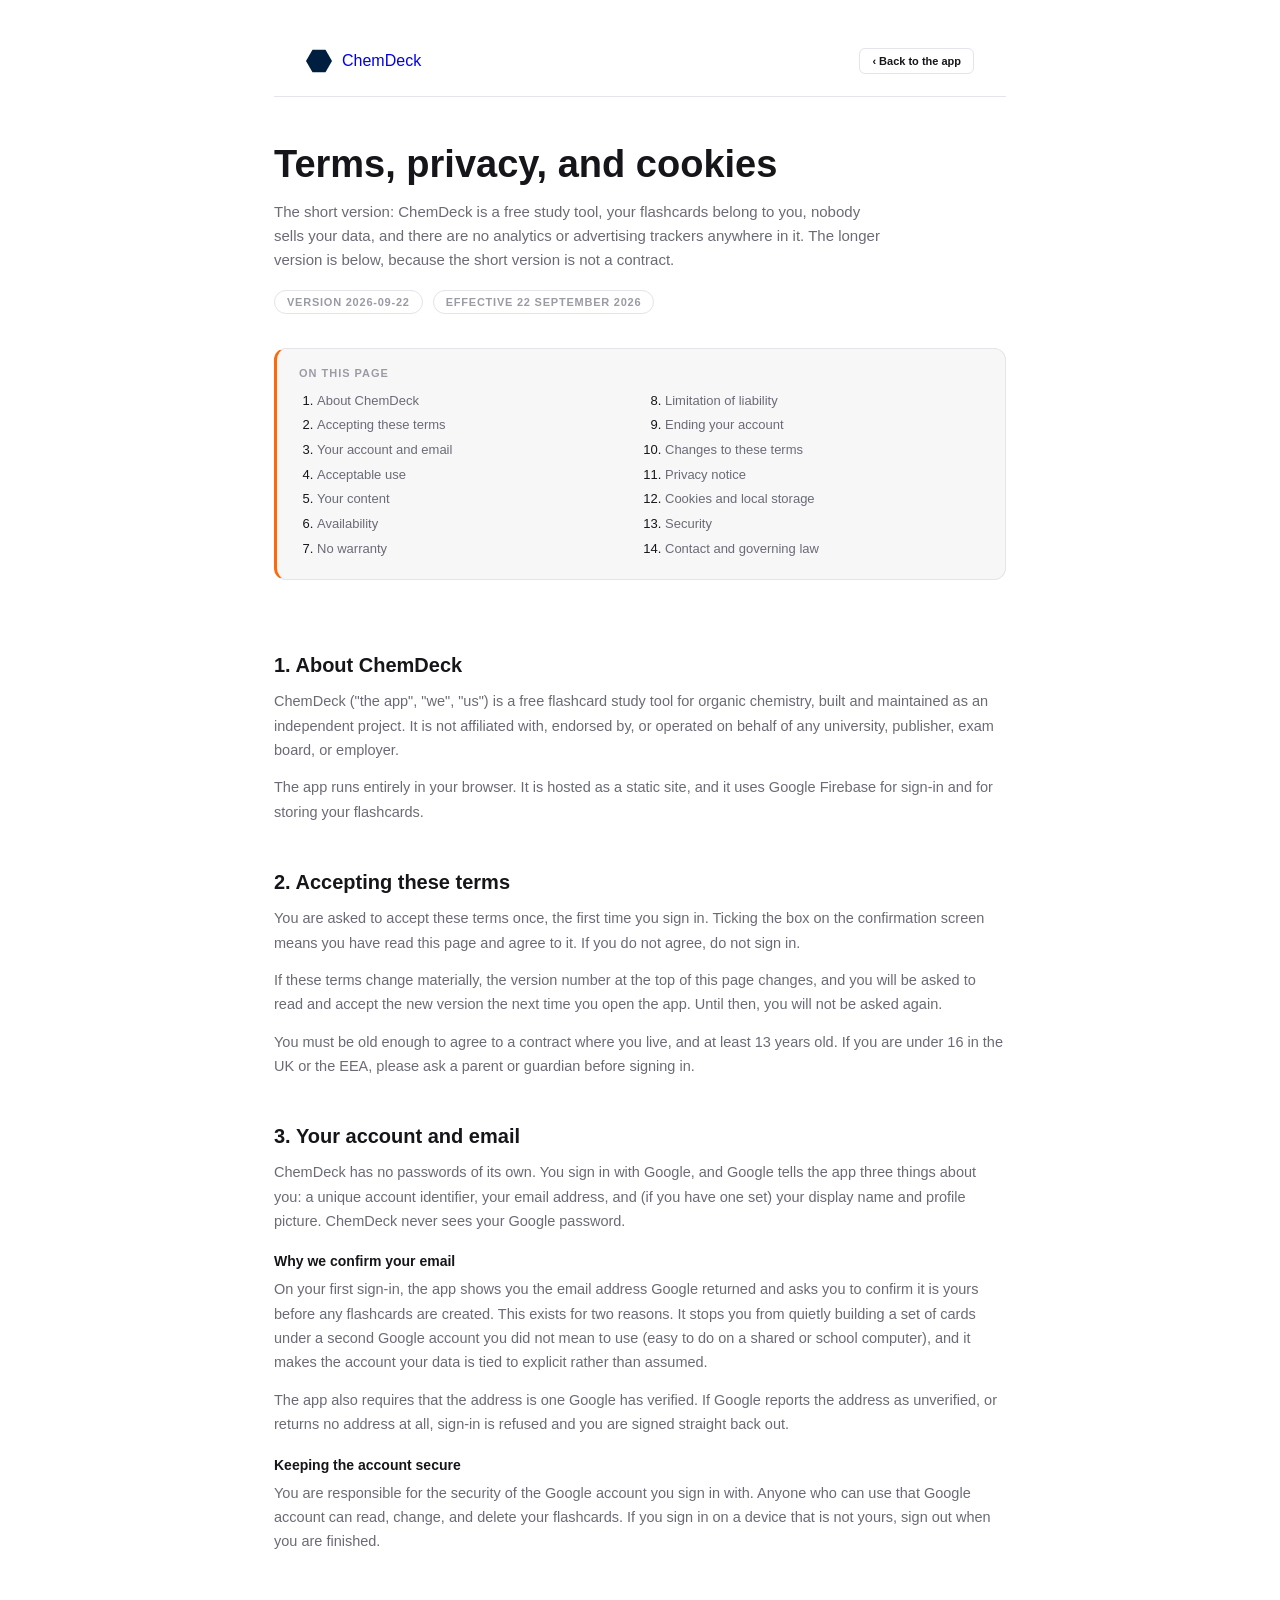
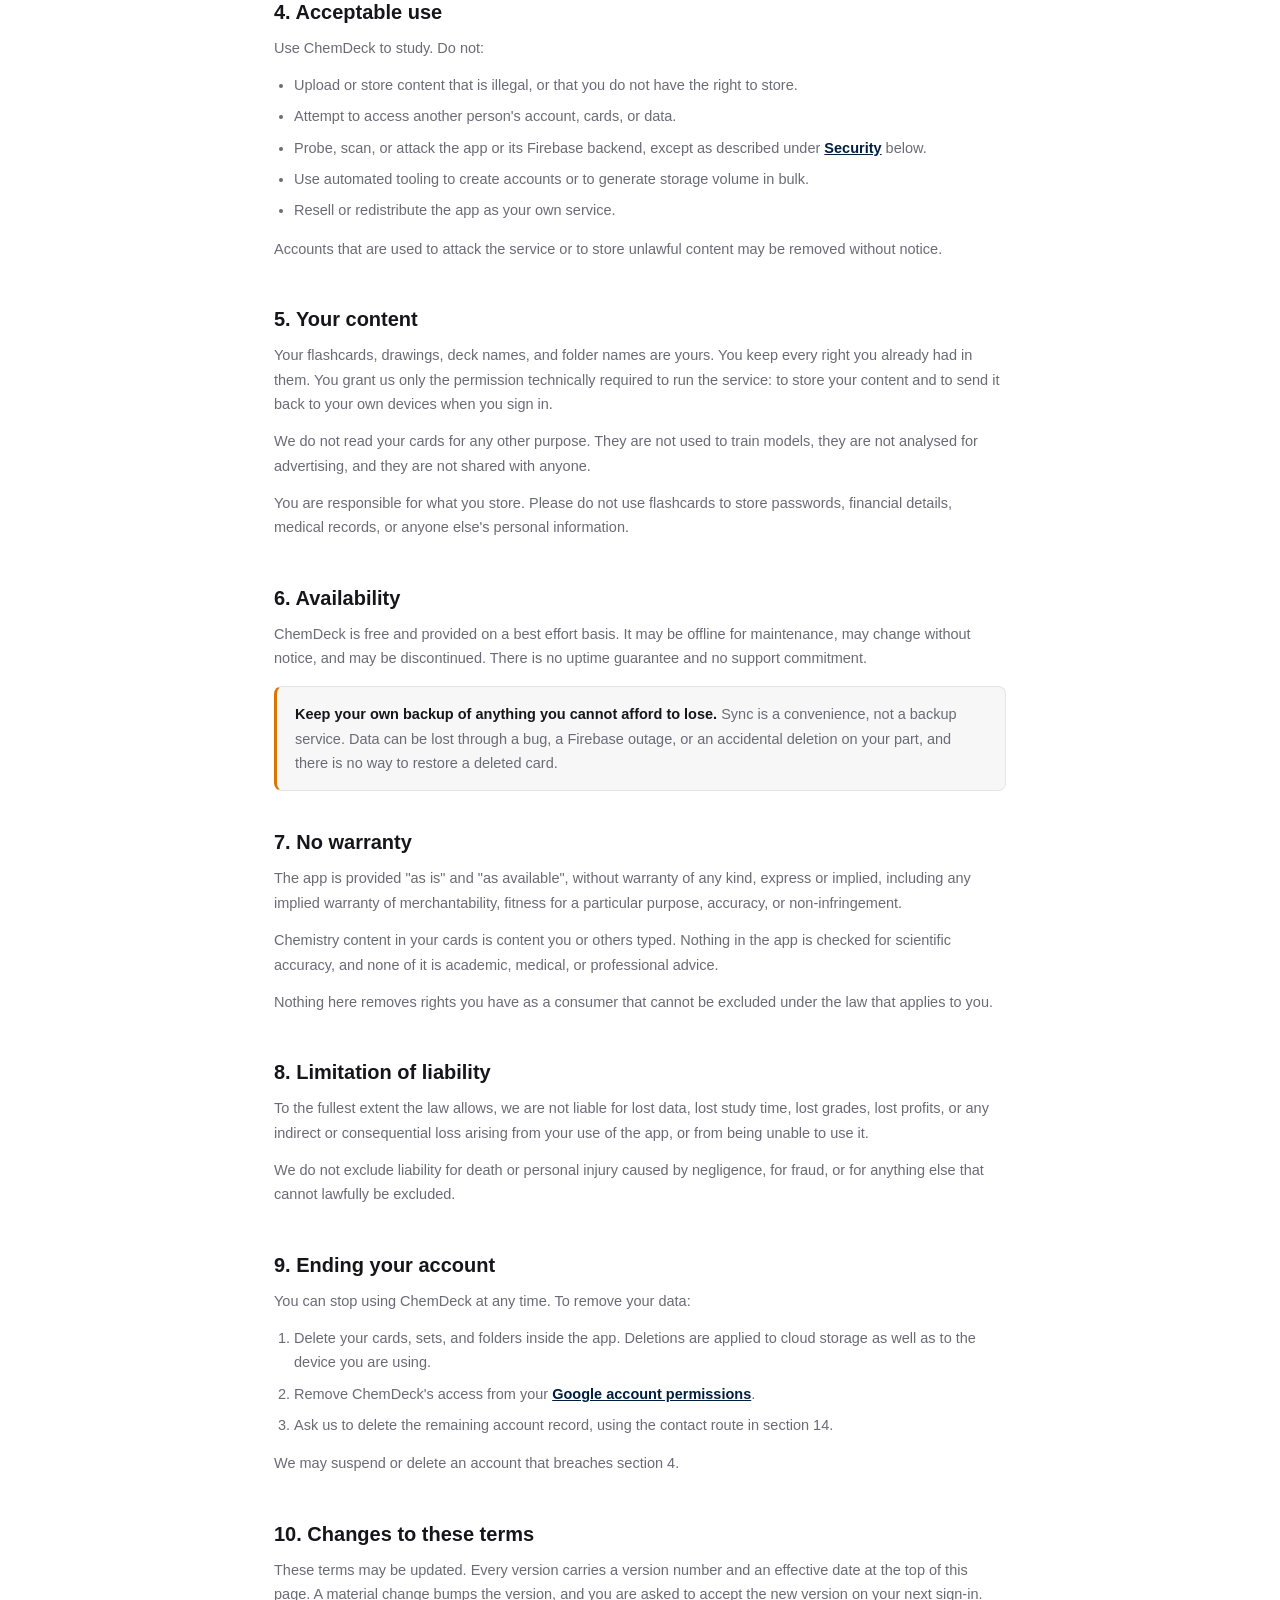
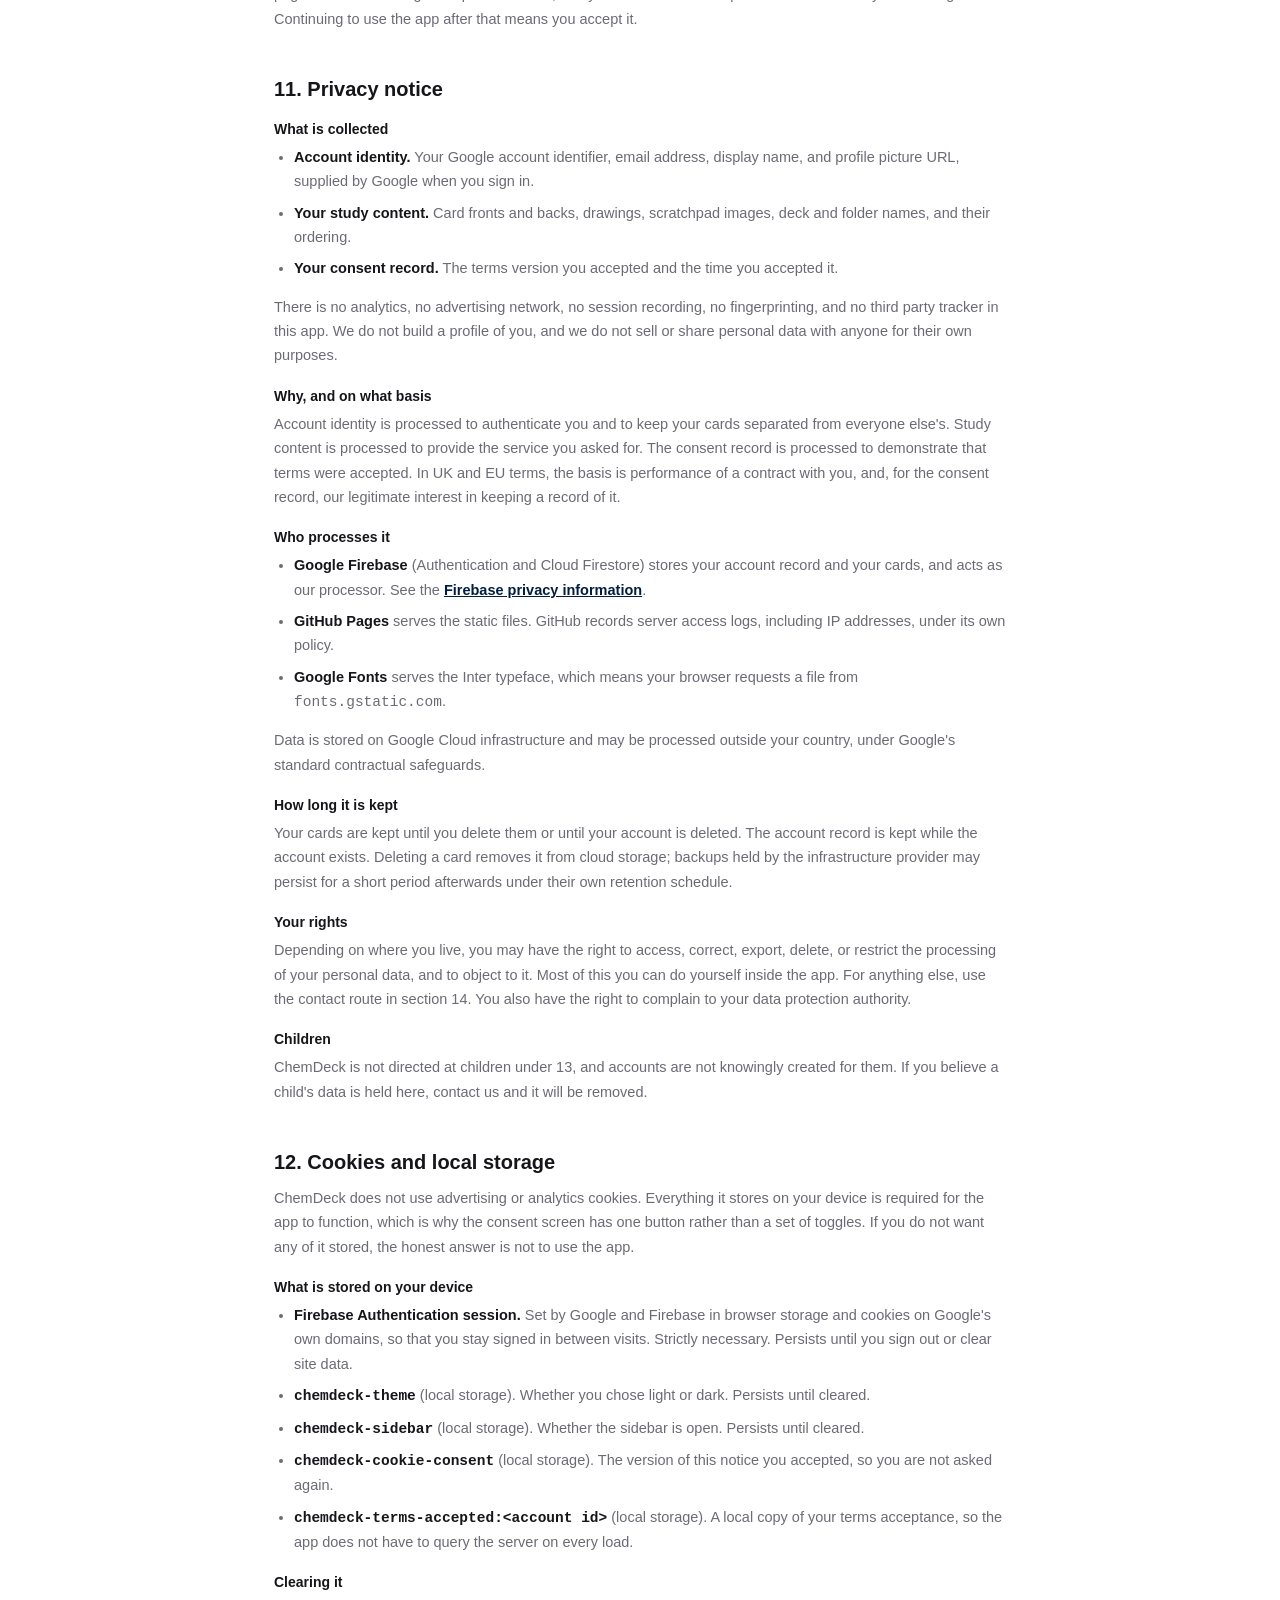
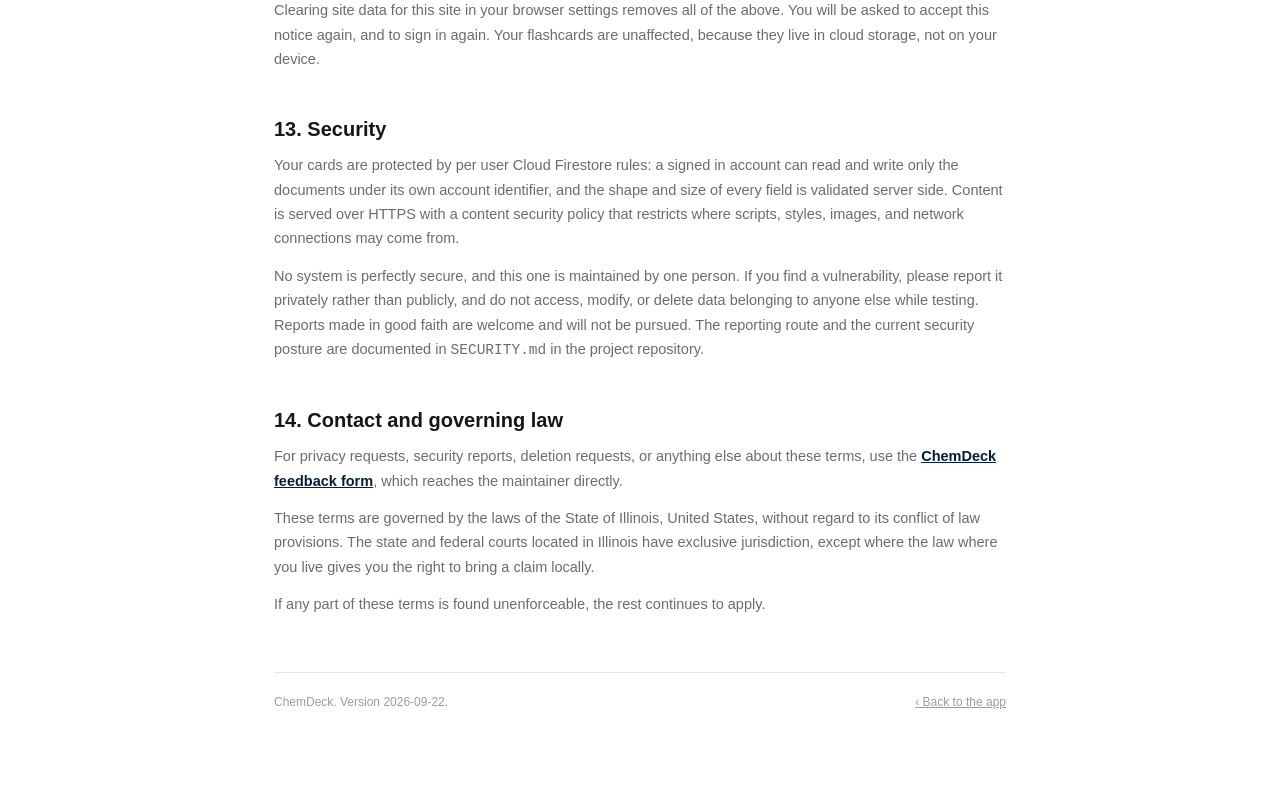
==== terms.html @ baecd073 "Fix security vulnerabilities, add cookie consent, terms page, and account confirmation Security fixe" ====
<!DOCTYPE html>
<html lang="en">

<head>
    <meta charset="UTF-8" />
    <meta name="viewport" content="width=device-width, initial-scale=1.0" />
    <title>Terms and Conditions — ChemDeck</title>
    <meta name="description" content="The terms, privacy notice, and cookie policy for ChemDeck." />
    <meta http-equiv="Content-Security-Policy"
        content="default-src 'none'; script-src 'self'; style-src 'self' 'unsafe-inline' https://fonts.googleapis.com; font-src https://fonts.gstatic.com; img-src 'self' data:; connect-src 'self'; object-src 'none'; base-uri 'none'; form-action 'none'; upgrade-insecure-requests" />
    <meta name="referrer" content="strict-origin-when-cross-origin" />
    <script src="theme-init.js"></script>
    <link rel="preconnect" href="https://fonts.googleapis.com" />
    <link rel="preconnect" href="https://fonts.gstatic.com" crossorigin />
    <link href="https://fonts.googleapis.com/css2?family=Inter:wght@300;400;500;600;700;800&display=swap"
        rel="stylesheet" />
    <link rel="stylesheet" href="style.css" />
</head>

<body>

    <div class="bg-glow">
        <div class="orb"></div>
        <div class="orb"></div>
        <div class="orb"></div>
    </div>

    <div class="legal-page">

        <header class="legal-header">
            <a class="legal-brand" href="index.html">
                <svg class="header-logo" viewBox="0 0 100 100" aria-hidden="true">
                    <polygon points="100,50 75,93.3 25,93.3 0,50 25,6.7 75,6.7" />
                </svg>
                <span class="logo-text">ChemDeck</span>
            </a>
            <a class="btn btn-sm" href="index.html">‹ Back to the app</a>
        </header>

        <div class="legal-hero">
            <h1>Terms, privacy, and cookies</h1>
            <p>The short version: ChemDeck is a free study tool, your flashcards belong to you, nobody sells your data,
                and there are no analytics or advertising trackers anywhere in it. The longer version is below, because
                the short version is not a contract.</p>
            <div class="legal-meta">
                <span>Version 2026-09-22</span>
                <span>Effective 22 September 2026</span>
            </div>
        </div>

        <nav class="legal-toc">
            <h2>On this page</h2>
            <ol>
                <li><a href="#about">About ChemDeck</a></li>
                <li><a href="#acceptance">Accepting these terms</a></li>
                <li><a href="#account">Your account and email</a></li>
                <li><a href="#use">Acceptable use</a></li>
                <li><a href="#content">Your content</a></li>
                <li><a href="#availability">Availability</a></li>
                <li><a href="#warranty">No warranty</a></li>
                <li><a href="#liability">Limitation of liability</a></li>
                <li><a href="#ending">Ending your account</a></li>
                <li><a href="#changes">Changes to these terms</a></li>
                <li><a href="#privacy">Privacy notice</a></li>
                <li><a href="#cookies">Cookies and local storage</a></li>
                <li><a href="#security">Security</a></li>
                <li><a href="#contact">Contact and governing law</a></li>
            </ol>
        </nav>

        <section class="legal-section" id="about">
            <h2>1. About ChemDeck</h2>
            <p>ChemDeck ("the app", "we", "us") is a free flashcard study tool for organic chemistry, built and
                maintained as an independent project. It is not affiliated with, endorsed by, or operated on behalf of
                any university, publisher, exam board, or employer.</p>
            <p>The app runs entirely in your browser. It is hosted as a static site, and it uses Google Firebase for
                sign-in and for storing your flashcards.</p>
        </section>

        <section class="legal-section" id="acceptance">
            <h2>2. Accepting these terms</h2>
            <p>You are asked to accept these terms once, the first time you sign in. Ticking the box on the
                confirmation screen means you have read this page and agree to it. If you do not agree, do not sign
                in.</p>
            <p>If these terms change materially, the version number at the top of this page changes, and you will be
                asked to read and accept the new version the next time you open the app. Until then, you will not be
                asked again.</p>
            <p>You must be old enough to agree to a contract where you live, and at least 13 years old. If you are
                under 16 in the UK or the EEA, please ask a parent or guardian before signing in.</p>
        </section>

        <section class="legal-section" id="account">
            <h2>3. Your account and email</h2>
            <p>ChemDeck has no passwords of its own. You sign in with Google, and Google tells the app three things
                about you: a unique account identifier, your email address, and (if you have one set) your display name
                and profile picture. ChemDeck never sees your Google password.</p>
            <h3>Why we confirm your email</h3>
            <p>On your first sign-in, the app shows you the email address Google returned and asks you to confirm it is
                yours before any flashcards are created. This exists for two reasons. It stops you from quietly building
                a set of cards under a second Google account you did not mean to use (easy to do on a shared or school
                computer), and it makes the account your data is tied to explicit rather than assumed.</p>
            <p>The app also requires that the address is one Google has verified. If Google reports the address as
                unverified, or returns no address at all, sign-in is refused and you are signed straight back out.</p>
            <h3>Keeping the account secure</h3>
            <p>You are responsible for the security of the Google account you sign in with. Anyone who can use that
                Google account can read, change, and delete your flashcards. If you sign in on a device that is not
                yours, sign out when you are finished.</p>
        </section>

        <section class="legal-section" id="use">
            <h2>4. Acceptable use</h2>
            <p>Use ChemDeck to study. Do not:</p>
            <ul>
                <li>Upload or store content that is illegal, or that you do not have the right to store.</li>
                <li>Attempt to access another person's account, cards, or data.</li>
                <li>Probe, scan, or attack the app or its Firebase backend, except as described under
                    <a href="#security">Security</a> below.</li>
                <li>Use automated tooling to create accounts or to generate storage volume in bulk.</li>
                <li>Resell or redistribute the app as your own service.</li>
            </ul>
            <p>Accounts that are used to attack the service or to store unlawful content may be removed without
                notice.</p>
        </section>

        <section class="legal-section" id="content">
            <h2>5. Your content</h2>
            <p>Your flashcards, drawings, deck names, and folder names are yours. You keep every right you already had
                in them. You grant us only the permission technically required to run the service: to store your content
                and to send it back to your own devices when you sign in.</p>
            <p>We do not read your cards for any other purpose. They are not used to train models, they are not analysed
                for advertising, and they are not shared with anyone.</p>
            <p>You are responsible for what you store. Please do not use flashcards to store passwords, financial
                details, medical records, or anyone else's personal information.</p>
        </section>

        <section class="legal-section" id="availability">
            <h2>6. Availability</h2>
            <p>ChemDeck is free and provided on a best effort basis. It may be offline for maintenance, may change
                without notice, and may be discontinued. There is no uptime guarantee and no support commitment.</p>
            <div class="legal-callout">
                <p><strong>Keep your own backup of anything you cannot afford to lose.</strong> Sync is a convenience,
                    not a backup service. Data can be lost through a bug, a Firebase outage, or an accidental
                    deletion on your part, and there is no way to restore a deleted card.</p>
            </div>
        </section>

        <section class="legal-section" id="warranty">
            <h2>7. No warranty</h2>
            <p>The app is provided "as is" and "as available", without warranty of any kind, express or implied,
                including any implied warranty of merchantability, fitness for a particular purpose, accuracy, or
                non-infringement.</p>
            <p>Chemistry content in your cards is content you or others typed. Nothing in the app is checked for
                scientific accuracy, and none of it is academic, medical, or professional advice.</p>
            <p>Nothing here removes rights you have as a consumer that cannot be excluded under the law that applies to
                you.</p>
        </section>

        <section class="legal-section" id="liability">
            <h2>8. Limitation of liability</h2>
            <p>To the fullest extent the law allows, we are not liable for lost data, lost study time, lost grades, lost
                profits, or any indirect or consequential loss arising from your use of the app, or from being unable to
                use it.</p>
            <p>We do not exclude liability for death or personal injury caused by negligence, for fraud, or for anything
                else that cannot lawfully be excluded.</p>
        </section>

        <section class="legal-section" id="ending">
            <h2>9. Ending your account</h2>
            <p>You can stop using ChemDeck at any time. To remove your data:</p>
            <ol>
                <li>Delete your cards, sets, and folders inside the app. Deletions are applied to cloud storage as well
                    as to the device you are using.</li>
                <li>Remove ChemDeck's access from your
                    <a href="https://myaccount.google.com/permissions" target="_blank" rel="noopener noreferrer">Google
                        account permissions</a>.</li>
                <li>Ask us to delete the remaining account record, using the contact route in section 14.</li>
            </ol>
            <p>We may suspend or delete an account that breaches section 4.</p>
        </section>

        <section class="legal-section" id="changes">
            <h2>10. Changes to these terms</h2>
            <p>These terms may be updated. Every version carries a version number and an effective date at the top of
                this page. A material change bumps the version, and you are asked to accept the new version on your
                next sign-in. Continuing to use the app after that means you accept it.</p>
        </section>

        <section class="legal-section" id="privacy">
            <h2>11. Privacy notice</h2>

            <h3>What is collected</h3>
            <ul>
                <li><strong>Account identity.</strong> Your Google account identifier, email address, display name, and
                    profile picture URL, supplied by Google when you sign in.</li>
                <li><strong>Your study content.</strong> Card fronts and backs, drawings, scratchpad images, deck and
                    folder names, and their ordering.</li>
                <li><strong>Your consent record.</strong> The terms version you accepted and the time you accepted it.
                </li>
            </ul>
            <p>There is no analytics, no advertising network, no session recording, no fingerprinting, and no
                third party tracker in this app. We do not build a profile of you, and we do not sell or share personal
                data with anyone for their own purposes.</p>

            <h3>Why, and on what basis</h3>
            <p>Account identity is processed to authenticate you and to keep your cards separated from everyone else's.
                Study content is processed to provide the service you asked for. The consent record is processed to
                demonstrate that terms were accepted. In UK and EU terms, the basis is performance of a contract with
                you, and, for the consent record, our legitimate interest in keeping a record of it.</p>

            <h3>Who processes it</h3>
            <ul>
                <li><strong>Google Firebase</strong> (Authentication and Cloud Firestore) stores your account record and
                    your cards, and acts as our processor. See the
                    <a href="https://firebase.google.com/support/privacy" target="_blank" rel="noopener noreferrer">
                        Firebase privacy information</a>.</li>
                <li><strong>GitHub Pages</strong> serves the static files. GitHub records server access logs, including
                    IP addresses, under its own policy.</li>
                <li><strong>Google Fonts</strong> serves the Inter typeface, which means your browser requests a file
                    from <code>fonts.gstatic.com</code>.</li>
            </ul>
            <p>Data is stored on Google Cloud infrastructure and may be processed outside your country, under Google's
                standard contractual safeguards.</p>

            <h3>How long it is kept</h3>
            <p>Your cards are kept until you delete them or until your account is deleted. The account record is kept
                while the account exists. Deleting a card removes it from cloud storage; backups held by the
                infrastructure provider may persist for a short period afterwards under their own retention schedule.
                </p>

            <h3>Your rights</h3>
            <p>Depending on where you live, you may have the right to access, correct, export, delete, or restrict the
                processing of your personal data, and to object to it. Most of this you can do yourself inside the app.
                For anything else, use the contact route in section 14. You also have the right to complain to your
                data protection authority.</p>

            <h3>Children</h3>
            <p>ChemDeck is not directed at children under 13, and accounts are not knowingly created for them. If you
                believe a child's data is held here, contact us and it will be removed.</p>
        </section>

        <section class="legal-section" id="cookies">
            <h2>12. Cookies and local storage</h2>
            <p>ChemDeck does not use advertising or analytics cookies. Everything it stores on your device is required
                for the app to function, which is why the consent screen has one button rather than a set of toggles.
                If you do not want any of it stored, the honest answer is not to use the app.</p>

            <h3>What is stored on your device</h3>
            <ul>
                <li><strong>Firebase Authentication session.</strong> Set by Google and Firebase in browser storage and
                    cookies on Google's own domains, so that you stay signed in between visits. Strictly necessary.
                    Persists until you sign out or clear site data.</li>
                <li><strong><code>chemdeck-theme</code></strong> (local storage). Whether you chose light or dark.
                    Persists until cleared.</li>
                <li><strong><code>chemdeck-sidebar</code></strong> (local storage). Whether the sidebar is open.
                    Persists until cleared.</li>
                <li><strong><code>chemdeck-cookie-consent</code></strong> (local storage). The version of this notice
                    you accepted, so you are not asked again.</li>
                <li><strong><code>chemdeck-terms-accepted:&lt;account id&gt;</code></strong> (local storage). A local
                    copy of your terms acceptance, so the app does not have to query the server on every load.</li>
            </ul>

            <h3>Clearing it</h3>
            <p>Clearing site data for this site in your browser settings removes all of the above. You will be asked to
                accept this notice again, and to sign in again. Your flashcards are unaffected, because they live in
                cloud storage, not on your device.</p>
        </section>

        <section class="legal-section" id="security">
            <h2>13. Security</h2>
            <p>Your cards are protected by per user Cloud Firestore rules: a signed in account can read and write only
                the documents under its own account identifier, and the shape and size of every field is validated
                server side. Content is served over HTTPS with a content security policy that restricts where scripts,
                styles, images, and network connections may come from.</p>
            <p>No system is perfectly secure, and this one is maintained by one person. If you find a vulnerability,
                please report it privately rather than publicly, and do not access, modify, or delete data belonging to
                anyone else while testing. Reports made in good faith are welcome and will not be pursued. The reporting
                route and the current security posture are documented in <code>SECURITY.md</code> in the project
                repository.</p>
        </section>

        <section class="legal-section" id="contact">
            <h2>14. Contact and governing law</h2>
            <p>For privacy requests, security reports, deletion requests, or anything else about these terms, use the
                <a href="https://docs.google.com/forms/d/e/1FAIpQLScUP8M6NQgWFrLJnILMcgqaDOjJzO_IBMbGm-C5LzXB8sd2Ug/viewform?usp=dialog"
                    target="_blank" rel="noopener noreferrer">ChemDeck feedback form</a>, which reaches the maintainer
                directly.</p>
            <p>These terms are governed by the laws of the State of Illinois, United States, without regard to its
                conflict of law provisions. The state and federal courts located in Illinois have exclusive
                jurisdiction, except where the law where you live gives you the right to bring a claim locally.</p>
            <p>If any part of these terms is found unenforceable, the rest continues to apply.</p>
        </section>

        <footer class="legal-footer">
            <span>ChemDeck. Version 2026-09-22.</span>
            <a href="index.html">‹ Back to the app</a>
        </footer>

    </div>

</body>

</html>
---- style.css ----
*,
        *::before,
        *::after {
            margin: 0;
            padding: 0;
            box-sizing: border-box;
        }

        :root {
            --bg-primary: #ffffff;
            --bg-secondary: #f7f7f8;
            --bg-card: #ffffff;
            --bg-card-hover: #fafafa;
            --glass: #ffffff;
            --glass-border: #e4e4e9;
            --text-primary: #16161a;
            --text-secondary: #6b6b76;
            --text-muted: #9b9ba5;
            --accent: #001e3f;
            --accent-glow: rgba(0, 30, 63, 0.08);
            --accent-light: #143c64;
            --accent-2: #fe6909;
            --accent-2-glow: rgba(254, 105, 9, 0.12);
            --danger: #dc2626;
            --success: #16a34a;
            --warning: #d97706;
            --radius: 12px;
            --radius-sm: 8px;
            --radius-xs: 6px;
            --shadow: 0 1px 2px rgba(16,16,20,0.04), 0 6px 20px rgba(16,16,20,0.06);
            --transition: 0.15s ease;
            color-scheme: light;
        }

        @media (prefers-color-scheme: dark) {
            :root:not([data-theme="light"]) {
                --bg-primary: #0b0f14;
                --bg-secondary: #12171e;
                --bg-card: #12171e;
                --bg-card-hover: #1a212b;
                --glass: #12171e;
                --glass-border: #262d38;
                --text-primary: #f1f3f5;
                --text-secondary: #a3adb8;
                --text-muted: #6b7684;
                --accent: #5b8fd9;
                --accent-glow: rgba(91, 143, 217, 0.15);
                --accent-light: #7fa8e3;
                --accent-2: #ff7a1f;
                --accent-2-glow: rgba(255, 122, 31, 0.18);
                --danger: #ef4444;
                --success: #22c55e;
                --warning: #f59e0b;
                --shadow: 0 1px 2px rgba(0,0,0,0.3), 0 8px 24px rgba(0,0,0,0.5);
                color-scheme: dark;
            }
        }

        :root[data-theme="dark"] {
            --bg-primary: #0b0f14;
            --bg-secondary: #12171e;
            --bg-card: #12171e;
            --bg-card-hover: #1a212b;
            --glass: #12171e;
            --glass-border: #262d38;
            --text-primary: #f1f3f5;
            --text-secondary: #a3adb8;
            --text-muted: #6b7684;
            --accent: #5b8fd9;
            --accent-glow: rgba(91, 143, 217, 0.15);
            --accent-light: #7fa8e3;
            --accent-2: #ff7a1f;
            --accent-2-glow: rgba(255, 122, 31, 0.18);
            --danger: #ef4444;
            --success: #22c55e;
            --warning: #f59e0b;
            --shadow: 0 1px 2px rgba(0,0,0,0.3), 0 8px 24px rgba(0,0,0,0.5);
            color-scheme: dark;
        }

        body {
            font-family: 'Inter', -apple-system, sans-serif;
            background: var(--bg-primary);
            color: var(--text-primary);
            min-height: 100vh;
            overflow-x: hidden;
        }

        /* ── Animated Background ── */
        .bg-glow {
            display: none;
        }

        .bg-glow .orb {
            position: absolute;
            border-radius: 50%;
            filter: blur(120px);
            opacity: 0.3;
            animation: orbFloat 20s ease-in-out infinite alternate;
        }

        .bg-glow .orb:nth-child(1) {
            width: 600px;
            height: 600px;
            background: var(--accent);
            top: -10%;
            left: -10%;
            animation-duration: 25s;
        }

        .bg-glow .orb:nth-child(2) {
            width: 500px;
            height: 500px;
            background: var(--accent-2);
            bottom: -15%;
            right: -10%;
            animation-duration: 30s;
            animation-delay: -5s;
        }

        .bg-glow .orb:nth-child(3) {
            width: 350px;
            height: 350px;
            background: #e879f9;
            top: 50%;
            left: 50%;
            transform: translate(-50%, -50%);
            animation-duration: 22s;
            animation-delay: -10s;
        }

        @keyframes orbFloat {
            0% {
                transform: translate(0, 0) scale(1);
            }

            33% {
                transform: translate(40px, -30px) scale(1.05);
            }

            66% {
                transform: translate(-20px, 40px) scale(0.95);
            }

            100% {
                transform: translate(30px, 20px) scale(1.02);
            }
        }

        /* ── Login Screen ── */
        #login-screen {
            position: fixed;
            inset: 0;
            z-index: 100;
            display: flex;
            align-items: center;
            justify-content: center;
            background: var(--bg-primary);
            transition: opacity 0.4s ease, visibility 0.4s ease;
        }

        #login-screen.hidden {
            opacity: 0;
            visibility: hidden;
            pointer-events: none;
        }

        .login-card {
            background: var(--glass);
            border: 1px solid var(--glass-border);
            border-radius: 16px;
            padding: 48px 40px;
            text-align: center;
            max-width: 420px;
            width: 90%;
            box-shadow: var(--shadow);
            animation: fadeInUp 0.6s ease-out;
        }

        .login-logo {
            width: 220px;
            max-width: 100%;
            height: auto;
            display: block;
            margin: 0 auto 20px;
        }

        .login-card p {
            color: var(--text-secondary);
            font-size: 14px;
            margin-bottom: 32px;
            line-height: 1.5;
        }

        .btn-google {
            display: inline-flex;
            align-items: center;
            gap: 12px;
            background: #fff;
            color: #333;
            border: none;
            padding: 14px 32px;
            border-radius: 12px;
            font-size: 15px;
            font-weight: 600;
            font-family: inherit;
            cursor: pointer;
            transition: var(--transition);
            box-shadow: 0 4px 16px rgba(0, 0, 0, 0.2);
        }

        .btn-google:hover {
            transform: translateY(-2px);
            box-shadow: 0 8px 24px rgba(0, 0, 0, 0.3);
        }

        .btn-google:active {
            transform: translateY(0);
        }

        .btn-google svg {
            width: 20px;
            height: 20px;
            flex-shrink: 0;
        }

        .btn-google:disabled {
            opacity: 0.6;
            cursor: wait;
        }

        .theme-toggle-login {
            position: absolute;
            top: 20px;
            right: 20px;
            width: 36px;
            height: 36px;
            border-radius: 50%;
            border: 1px solid var(--glass-border);
            background: var(--glass);
            color: var(--text-primary);
            font-size: 15px;
            cursor: pointer;
            display: flex;
            align-items: center;
            justify-content: center;
            transition: var(--transition);
        }

        .theme-toggle-login:hover {
            background: var(--bg-card-hover);
        }

        .feedback-link {
            display: inline-block;
            margin-top: 18px;
            font-size: 12px;
            color: var(--text-muted);
            text-decoration: underline;
        }

        .feedback-link:hover {
            color: var(--accent);
        }

        /* ── Maintenance Screen ── */
        .maintenance-screen {
            display: none;
            position: fixed;
            inset: 0;
            z-index: 1000;
            flex-direction: column;
            background: var(--bg-primary);
            overflow: hidden;
            padding: 28px 40px 64px;
        }

        .maintenance-screen.visible {
            display: flex;
        }

        .maintenance-watermark {
            position: absolute;
            width: 620px;
            height: 620px;
            right: -140px;
            bottom: -160px;
            color: var(--accent);
            opacity: 0.06;
            pointer-events: none;
        }

        .maintenance-watermark polygon {
            fill: currentColor;
        }

        .maintenance-header {
            display: flex;
            align-items: center;
            gap: 10px;
            position: relative;
            z-index: 1;
        }

        .maintenance-content {
            position: relative;
            z-index: 1;
            max-width: 480px;
            margin-top: auto;
            animation: fadeInUp 0.6s ease-out;
        }

        .maintenance-content h1 {
            font-size: 40px;
            font-weight: 800;
            line-height: 1.15;
            color: var(--text-primary);
            margin-bottom: 16px;
        }

        .maintenance-content p {
            color: var(--text-secondary);
            font-size: 15px;
            line-height: 1.6;
            margin-bottom: 28px;
        }

        /* ── App Shell ── */
        #app {
            display: none;
            position: relative;
            z-index: 1;
        }

        #app.visible {
            display: block;
            animation: fadeInUp 0.5s ease-out;
        }

        @keyframes fadeInUp {
            from {
                opacity: 0;
                transform: translateY(20px);
            }

            to {
                opacity: 1;
                transform: translateY(0);
            }
        }

        /* ── Header ── */
        header {
            display: flex;
            align-items: center;
            justify-content: space-between;
            padding: 20px 32px;
            background: var(--bg-primary);
            border-bottom: 1px solid var(--glass-border);
            position: sticky;
            top: 0;
            z-index: 95;
        }

        .header-left {
            display: flex;
            align-items: center;
            gap: 10px;
        }

        .header-logo {
            height: 26px;
            width: 26px;
            display: block;
            color: var(--accent);
            flex-shrink: 0;
        }

        .header-logo polygon {
            fill: currentColor;
        }

        .header-left .logo-text {
            font-size: 20px;
            font-weight: 800;
            color: var(--accent);
        }

        .header-right {
            display: flex;
            align-items: center;
            gap: 10px;
        }

        .user-avatar {
            width: 32px;
            height: 32px;
            border-radius: 50%;
            border: 2px solid var(--accent);
            object-fit: cover;
        }

        .user-name {
            font-size: 13px;
            font-weight: 500;
            color: var(--text-secondary);
            max-width: 120px;
            overflow: hidden;
            text-overflow: ellipsis;
            white-space: nowrap;
        }

        /* ── Buttons ── */
        .btn {
            display: inline-flex;
            align-items: center;
            gap: 6px;
            padding: 10px 16px;
            border-radius: var(--radius-sm);
            font-size: 12px;
            font-weight: 600;
            font-family: inherit;
            border: 1px solid var(--glass-border);
            background: var(--glass);
            color: var(--text-primary);
            cursor: pointer;
            transition: var(--transition);
            white-space: nowrap;
            user-select: none;
            flex-shrink: 0;
            text-decoration: none;
        }

        .btn:hover {
            background: var(--bg-card-hover);
            border-color: rgba(255, 255, 255, 0.18);
            transform: translateY(-1px);
        }

        .btn:active {
            transform: translateY(0);
        }

        .btn-accent {
            background: var(--accent);
            border-color: transparent;
            color: #fff;
        }

        .btn-accent:hover {
            background: var(--accent-light);
            border-color: transparent;
        }

        .btn-danger {
            border-color: rgba(244, 63, 94, 0.3);
            color: var(--danger);
        }

        .btn-danger:hover {
            background: rgba(244, 63, 94, 0.1);
            border-color: rgba(244, 63, 94, 0.4);
        }

        .btn-sm {
            padding: 6px 12px;
            font-size: 11px;
            border-radius: var(--radius-xs);
        }

        .btn-active {
            border-color: var(--accent) !important;
            background: var(--accent-glow) !important;
            color: var(--accent) !important;
        }

        /* ── Toolbar — FIX: wrap nicely, all buttons same row, scroll on overflow ── */
        .toolbar {
            display: flex;
            align-items: center;
            gap: 8px;
            padding: 14px 32px;
            flex-wrap: nowrap;
            overflow-x: auto;
            scrollbar-width: none;
            border-bottom: 1px solid var(--glass-border);
            background: var(--bg-primary);
        }

        .toolbar::-webkit-scrollbar {
            display: none;
        }

        .toolbar .spacer {
            flex: 1;
            min-width: 8px;
        }

        .card-counter {
            font-size: 12px;
            color: var(--text-secondary);
            font-weight: 500;
            background: var(--glass);
            padding: 5px 12px;
            border-radius: 20px;
            border: 1px solid var(--glass-border);
            white-space: nowrap;
            flex-shrink: 0;
        }

        /* ── Card Stage ── */
        .card-stage {
            display: flex;
            align-items: center;
            justify-content: center;
            padding: 32px 40px 52px;
            min-height: 480px;
            perspective: 1200px;
            background: var(--bg-primary);
        }

        .card-nav-btn {
            width: 44px;
            height: 44px;
            border-radius: 50%;
            border: 1px solid var(--glass-border);
            background: var(--glass);
            color: var(--text-primary);
            display: flex;
            align-items: center;
            justify-content: center;
            cursor: pointer;
            transition: var(--transition);
            flex-shrink: 0;
            font-size: 20px;
        }

        .card-nav-btn:hover {
            background: var(--bg-card-hover);
            transform: scale(1.08);
        }

        .card-nav-btn:disabled {
            opacity: 0.3;
            cursor: not-allowed;
            transform: none;
        }

        /* ── Mobile Controls ── */
        .mobile-controls {
            display: none;
            width: 100%;
            max-width: 400px;
            margin: 16px auto 0;
            gap: 12px;
            justify-content: center;
            align-items: center;
        }

        .mobile-btn {
            background: var(--glass);
            border: 1px solid var(--glass-border);
            color: var(--text-primary);
            border-radius: 8px;
            padding: 12px 18px;
            font-size: 14px;
            font-weight: 600;
            display: flex;
            align-items: center;
            justify-content: center;
            gap: 6px;
            cursor: pointer;
            transition: var(--transition);
        }

        .mobile-btn:hover {
            background: var(--bg-card-hover);
            transform: translateY(-2px);
        }

        .mobile-btn:active {
            transform: translateY(0);
        }

        .mobile-btn:disabled {
            opacity: 0.3;
            cursor: not-allowed;
            transform: none;
        }

        .mobile-btn.flip-btn {
            flex: 1;
            background: var(--accent-glow);
            border-color: var(--accent);
            color: var(--text-primary);
        }

        .mobile-btn.flip-btn:hover {
            background: rgba(0, 30, 63, 0.16);
        }

        /* ── Flashcard ── */
        .card-container {
            width: 580px;
            max-width: calc(100vw - 160px);
            height: 360px;
            margin: 0 20px;
            position: relative;
            /* FIX: disable long-press text selection */
            -webkit-user-select: none;
            user-select: none;
            -webkit-touch-callout: none;
        }

        .card-inner {
            width: 100%;
            height: 100%;
            position: relative;
            transform-style: preserve-3d;
            transition: transform 0.7s cubic-bezier(0.4, 0, 0.2, 1);
        }

        .card-container.flipped .card-inner {
            transform: rotateY(180deg);
        }

        .card-face {
            position: absolute;
            inset: 0;
            backface-visibility: hidden;
            border-radius: 16px;
            border: 1px solid var(--glass-border);
            background: var(--bg-card);
            box-shadow: var(--shadow);
            display: flex;
            flex-direction: column;
            overflow: hidden;
        }

        .card-face.back {
            transform: rotateY(180deg);
            pointer-events: none;
        }

        /* Let the draw toolbar be dragged past the card's own edge */
        body.draw-mode .card-face {
            overflow: visible;
        }

        .card-container.flipped .card-face.front {
            pointer-events: none;
        }

        .card-container.flipped .card-face.back {
            pointer-events: auto;
        }

        .card-face-label {
            font-size: 10px;
            font-weight: 700;
            text-transform: uppercase;
            letter-spacing: 2px;
            color: var(--text-muted);
            padding: 14px 20px 0;
            display: flex;
            align-items: center;
            justify-content: space-between;
            flex-shrink: 0;
            /* FIX: no text selection on labels */
            -webkit-user-select: none;
            user-select: none;
        }

        .card-face-label .side-badge {
            background: var(--accent);
            color: #fff;
            padding: 3px 10px;
            border-radius: 20px;
            font-size: 9px;
            letter-spacing: 1.5px;
        }

        .card-face.back .card-face-label .side-badge {
            background: var(--accent-2);
        }

        .card-text {
            flex: 1;
            padding: 12px 24px 16px;
            font-size: 18px;
            line-height: 1.6;
            font-weight: 400;
            color: var(--text-primary);
            overflow-y: auto;
            outline: none;
            display: flex;
            align-items: center;
            justify-content: center;
            text-align: center;
            word-break: break-word;
            cursor: text;
            position: relative;
            z-index: 2;
            /* Allow text selection only when contenteditable */
            -webkit-user-select: text;
            user-select: text;
        }

        .card-text:empty::before {
            content: attr(data-placeholder);
            color: var(--text-muted);
            font-style: italic;
            pointer-events: none;
        }

        body.draw-mode .card-text:empty::before,
        .card-text.has-drawing:empty:not(:focus)::before {
            display: none;
        }

        body.draw-mode .card-flip-hint {
            opacity: 0.3;
        }

        body.draw-mode .card-face-label {
            opacity: 0.3;
        }

        .card-text:focus {
            background: var(--accent-glow);
            border-radius: 8px;
        }

        .card-flip-hint {
            font-size: 10px;
            color: var(--text-muted);
            text-align: center;
            padding: 0 20px 10px;
            flex-shrink: 0;
            letter-spacing: 0.5px;
            /* FIX: no selection */
            -webkit-user-select: none;
            user-select: none;
            pointer-events: none;
        }

        .flip-zone {
            position: absolute;
            inset: 0;
            z-index: 1;
            cursor: pointer;
            /* FIX: prevent long-press callout */
            -webkit-user-select: none;
            user-select: none;
            -webkit-touch-callout: none;
        }

        /* ── Drawing Canvas ── */
        .canvas-layer {
            position: absolute;
            inset: 0;
            border-radius: 20px;
            z-index: 10;
            pointer-events: none;
            cursor: crosshair;
            touch-action: none;
            /* FIX: overflow visible for zoom */
            transform-origin: 0 0;
        }

        .canvas-layer.active {
            pointer-events: auto;
        }

        /* ── Draw Toolbar — FIX: compact, draggable, small ── */
        .draw-toolbar {
            position: absolute;
            z-index: 20;
            display: none;
            background: var(--bg-card);
            border: 1px solid var(--glass-border);
            border-radius: 12px;
            padding: 6px 10px;
            gap: 6px;
            align-items: center;
            flex-wrap: nowrap;
            overflow-x: auto;
            scrollbar-width: none;
            max-width: calc(100% - 16px);
            box-shadow: var(--shadow);
            /* Start at top-right so it doesn't block the card center */
            bottom: auto;
            top: 12px;
            left: 50%;
            transform: translateX(-50%);
            cursor: grab;
            /* Compact height */
            min-height: 36px;
        }

        .draw-toolbar::-webkit-scrollbar {
            display: none;
        }

        /* Reflows to a vertical strip when dragged somewhere too narrow
           to fit the toolbar horizontally, or when manually locked. */
        .draw-toolbar.vertical {
            flex-direction: column;
            flex-wrap: nowrap;
            width: auto;
            max-width: none;
            max-height: calc(100vh - 24px);
            overflow-x: visible;
            overflow-y: auto;
        }

        .draw-toolbar.vertical .drag-handle {
            padding: 0 0 4px 0;
        }

        .draw-toolbar.vertical .sep {
            width: 14px;
            height: 1px;
            margin: 2px 0;
        }

        .draw-toolbar .orient-lock-btn {
            font-size: 12px;
        }

        .draw-toolbar.dragging {
            cursor: grabbing;
        }

        .draw-toolbar.active {
            display: flex;
        }

        .draw-toolbar .drag-handle {
            font-size: 11px;
            color: var(--text-muted);
            cursor: grab;
            padding: 0 4px 0 0;
            flex-shrink: 0;
            letter-spacing: 1px;
        }

        .color-swatch {
            width: 18px;
            height: 18px;
            border-radius: 50%;
            border: 2px solid transparent;
            cursor: pointer;
            transition: var(--transition);
            flex-shrink: 0;
        }

        .color-swatch:hover,
        .color-swatch.active {
            border-color: #fff;
            transform: scale(1.15);
        }

        .eraser-btn {
            display: flex;
            align-items: center;
            gap: 3px;
            padding: 3px 6px;
            border-radius: 6px;
            border: 2px solid transparent;
            background: rgba(255, 255, 255, 0.08);
            color: var(--text-secondary);
            cursor: pointer;
            transition: var(--transition);
            font-size: 10px;
            font-weight: 600;
            font-family: inherit;
            flex-shrink: 0;
            white-space: nowrap;
        }

        .eraser-btn:hover {
            background: rgba(255, 255, 255, 0.14);
            color: var(--text-primary);
        }

        .eraser-btn.active {
            border-color: var(--danger);
            background: rgba(244, 63, 94, 0.15);
            color: #fff;
        }

        .eraser-btn svg {
            width: 11px;
            height: 11px;
            fill: currentColor;
        }

        .draw-size {
            width: 40px;
            accent-color: var(--accent);
        }

        .draw-toolbar .sep {
            width: 1px;
            height: 14px;
            background: var(--glass-border);
            margin: 0 2px;
            flex-shrink: 0;
        }

        .undo-redo-btn {
            display: flex;
            align-items: center;
            justify-content: center;
            width: 22px;
            height: 22px;
            border-radius: 5px;
            border: 1px solid rgba(255, 255, 255, 0.12);
            background: rgba(255, 255, 255, 0.06);
            color: var(--text-secondary);
            cursor: pointer;
            transition: var(--transition);
            font-size: 11px;
            flex-shrink: 0;
            padding: 0;
            font-family: inherit;
        }

        .undo-redo-btn:hover:not(:disabled) {
            background: rgba(255, 255, 255, 0.14);
            color: var(--text-primary);
        }

        .undo-redo-btn:disabled {
            opacity: 0.25;
            cursor: not-allowed;
        }

        /* ── Highlighter button ── */
        .highlighter-btn {
            display: flex;
            align-items: center;
            gap: 3px;
            padding: 3px 6px;
            border-radius: 6px;
            border: 2px solid transparent;
            background: rgba(255, 255, 255, 0.08);
            color: var(--text-secondary);
            cursor: pointer;
            transition: var(--transition);
            font-size: 10px;
            font-weight: 600;
            font-family: inherit;
            flex-shrink: 0;
            white-space: nowrap;
        }

        .highlighter-btn:hover {
            background: rgba(255, 255, 255, 0.14);
            color: var(--text-primary);
        }

        .highlighter-btn.active {
            border-color: var(--warning);
            background: rgba(245, 158, 11, 0.15);
            color: #fff;
        }

        .highlighter-btn svg {
            width: 12px;
            height: 12px;
            fill: currentColor;
        }

        /* ── Scratchpad ── */
        .scratchpad-container {
            display: none;
            flex-direction: column;
            width: 340px;
            height: 380px;
            background: var(--bg-card);
            border: 1px solid var(--glass-border);
            border-radius: 16px;
            box-shadow: var(--shadow);
            position: relative;
            flex-shrink: 0;
            margin-left: 24px;
        }

        body.scratchpad-open .scratchpad-container {
            display: flex;
            animation: fadeInRight 0.3s ease-out;
        }

        @keyframes fadeInRight {
            from {
                opacity: 0;
                transform: translateX(20px);
            }

            to {
                opacity: 1;
                transform: translateX(0);
            }
        }

        .scratchpad-header {
            display: flex;
            align-items: center;
            justify-content: space-between;
            padding: 14px 18px;
            border-bottom: 1px solid var(--glass-border);
            background: var(--bg-secondary);
            border-radius: 16px 16px 0 0;
        }

        .scratchpad-header span {
            font-size: 13px;
            font-weight: 700;
            color: var(--text-secondary);
            text-transform: uppercase;
            letter-spacing: 1px;
            display: flex;
            align-items: center;
            gap: 6px;
        }

        .scratchpad-body {
            flex: 1;
            position: relative;
            border-radius: 0 0 16px 16px;
            overflow: hidden;
            background: var(--bg-primary);
        }

        /* Let the scratchpad's draw toolbar be dragged past its own edge */
        body.scratchpad-open .scratchpad-body {
            overflow: visible;
        }

        .scratchpad-canvas {
            position: absolute;
            inset: 0;
            width: 100%;
            height: 100%;
            border-radius: 0 0 16px 16px;
            cursor: crosshair;
            touch-action: none;
            z-index: 10;
        }

        /* ── Card Grid ── */
        .card-grid-section {
            padding: 0 32px 60px;
            background: var(--bg-primary);
        }

        .section-header {
            font-size: 13px;
            font-weight: 700;
            color: var(--text-secondary);
            text-transform: uppercase;
            letter-spacing: 1.5px;
            margin-bottom: 14px;
            padding-left: 4px;
        }

        .card-grid {
            display: grid;
            grid-template-columns: repeat(auto-fill, minmax(200px, 1fr));
            gap: 16px;
        }

        .grid-card {
            background: var(--bg-card);
            border: 1px solid var(--glass-border);
            border-radius: var(--radius-sm);
            padding: 20px;
            cursor: pointer;
            transition: var(--transition);
            position: relative;
            min-height: 110px;
            display: flex;
            flex-direction: column;
            justify-content: center;
        }

        .grid-card:hover {
            background: var(--bg-card-hover);
            box-shadow: var(--shadow);
            border-color: var(--accent);
        }

        .grid-card.active {
            border-color: var(--accent);
            background: var(--accent-glow);
        }

        .grid-card-drawing-preview {
            width: 100%;
            height: auto;
            max-height: 60px;
            object-fit: contain;
            margin-bottom: 8px;
            border-radius: 6px;
            pointer-events: none;
            background: var(--bg-secondary);
        }

        .grid-card .gc-front {
            font-size: 13px;
            font-weight: 600;
            color: var(--text-primary);
            margin-bottom: 4px;
            overflow: hidden;
            text-overflow: ellipsis;
            display: -webkit-box;
            -webkit-line-clamp: 2;
            line-clamp: 2;
            -webkit-box-orient: vertical;
        }

        .grid-card .gc-back {
            font-size: 11px;
            color: var(--text-muted);
            overflow: hidden;
            text-overflow: ellipsis;
            display: -webkit-box;
            -webkit-line-clamp: 1;
            line-clamp: 1;
            -webkit-box-orient: vertical;
        }

        .grid-card .gc-num {
            position: absolute;
            top: 8px;
            right: 10px;
            font-size: 10px;
            font-weight: 700;
            color: var(--text-muted);
        }

        .grid-card .gc-delete {
            position: absolute;
            bottom: 8px;
            right: 8px;
            width: 24px;
            height: 24px;
            border-radius: 6px;
            border: none;
            background: transparent;
            color: var(--text-muted);
            cursor: pointer;
            display: flex;
            align-items: center;
            justify-content: center;
            font-size: 14px;
            transition: var(--transition);
            opacity: 0;
        }

        .grid-card:hover .gc-delete {
            opacity: 1;
        }

        .grid-card .gc-delete:hover {
            color: var(--danger);
            background: rgba(244, 63, 94, 0.1);
        }

        .grid-card.add-card {
            border-style: dashed;
            border-color: var(--glass-border);
            align-items: center;
            color: var(--text-secondary);
            font-size: 13px;
            font-weight: 600;
            gap: 4px;
            flex-direction: column;
            background: var(--bg-primary);
        }

        .grid-card.add-card:hover {
            border-color: var(--accent);
            color: var(--accent);
            background: var(--accent-glow);
        }

        .grid-card.add-card .plus {
            font-size: 28px;
            line-height: 1;
        }

        /* ── Empty State ── */
        .empty-state {
            display: flex;
            flex-direction: column;
            align-items: center;
            justify-content: center;
            padding: 60px 20px;
            text-align: center;
            animation: fadeInUp 0.6s ease-out;
        }

        .empty-state h2 {
            font-size: 22px;
            font-weight: 700;
            margin-bottom: 8px;
        }

        .empty-state p {
            color: var(--text-secondary);
            font-size: 14px;
            margin-bottom: 24px;
            max-width: 360px;
            line-height: 1.5;
        }

        /* ── Confirm Modal ── */
        .modal-overlay {
            position: fixed;
            inset: 0;
            z-index: 200;
            background: rgba(0, 0, 0, 0.4);
            display: flex;
            align-items: center;
            justify-content: center;
            animation: modalFadeIn 0.2s ease;
        }

        .modal-box {
            background: var(--bg-card);
            border: 1px solid var(--glass-border);
            border-radius: var(--radius);
            padding: 32px 36px;
            max-width: 400px;
            width: 90%;
            box-shadow: var(--shadow);
            animation: fadeInUp 0.25s ease-out;
        }

        .modal-box h3 {
            font-size: 16px;
            font-weight: 700;
            margin-bottom: 8px;
        }

        .modal-box p {
            font-size: 13px;
            color: var(--text-secondary);
            margin-bottom: 20px;
            line-height: 1.5;
        }

        .modal-actions {
            display: flex;
            gap: 10px;
            justify-content: flex-end;
        }

        @keyframes modalFadeIn {
            from {
                opacity: 0;
            }

            to {
                opacity: 1;
            }
        }

        /* ── Toast ── */
        .toast-container {
            position: fixed;
            bottom: 28px;
            right: 28px;
            z-index: 9999;
            display: flex;
            flex-direction: column;
            gap: 10px;
        }

        .toast {
            background: var(--bg-secondary);
            border: 1px solid var(--glass-border);
            border-radius: var(--radius-sm);
            padding: 14px 22px;
            font-size: 13px;
            font-weight: 500;
            color: var(--text-primary);
            box-shadow: var(--shadow);
            animation: toastIn 0.3s ease-out;
            display: flex;
            align-items: center;
            gap: 10px;
        }

        .toast.success {
            border-left: 3px solid var(--success);
        }

        .toast.error {
            border-left: 3px solid var(--danger);
        }

        .toast.info {
            border-left: 3px solid var(--accent-2);
        }

        @keyframes toastIn {
            from {
                opacity: 0;
                transform: translateX(40px);
            }

            to {
                opacity: 1;
                transform: translateX(0);
            }
        }

        /* ── Sync indicator ── */
        .sync-indicator {
            display: flex;
            align-items: center;
            gap: 6px;
            font-size: 11px;
            color: var(--text-muted);
        }

        .sync-dot {
            width: 6px;
            height: 6px;
            border-radius: 50%;
            background: var(--success);
            flex-shrink: 0;
        }

        .sync-dot.syncing {
            background: var(--warning);
            animation: pulse 1s ease infinite;
        }

        @keyframes pulse {

            0%,
            100% {
                opacity: 1;
            }

            50% {
                opacity: 0.4;
            }
        }

        /* ── Loading spinner ── */
        .spinner {
            width: 18px;
            height: 18px;
            border: 2px solid rgba(255, 255, 255, 0.2);
            border-top-color: #fff;
            border-radius: 50%;
            animation: spin 0.6s linear infinite;
            display: inline-block;
        }

        @keyframes spin {
            to {
                transform: rotate(360deg);
            }
        }

        /* ── Deck Bar ── */
        /* ── Sidebar toggle (header) ── */
        .sidebar-toggle-btn {
            display: flex;
            align-items: center;
            justify-content: center;
            padding: 7px 8px;
        }

        .sidebar-toggle-btn svg {
            width: 16px;
            height: 16px;
            fill: none;
            stroke: currentColor;
            stroke-width: 1.8;
            stroke-linecap: round;
        }

        /* ── App body / Sidebar ── */
        .app-body {
            display: flex;
            align-items: stretch;
        }

        .sidebar {
            width: 260px;
            flex-shrink: 0;
            display: flex;
            flex-direction: column;
            background: var(--bg-secondary);
            border-right: 1px solid var(--glass-border);
            overflow: hidden;
            transition: width 0.2s ease, opacity 0.2s ease;
        }

        body:not(.sidebar-open) .sidebar {
            width: 0;
            opacity: 0;
            border-right-color: transparent;
        }

        .main-content {
            flex: 1;
            min-width: 0;
            display: flex;
            flex-direction: column;
        }

        .sidebar-header {
            padding: 18px 18px 8px;
            font-size: 11px;
            font-weight: 700;
            text-transform: uppercase;
            letter-spacing: 1.5px;
            color: var(--text-muted);
            flex-shrink: 0;
            white-space: nowrap;
        }

        .sidebar-actions {
            display: flex;
            flex-direction: column;
            gap: 6px;
            padding: 4px 12px 12px;
            flex-shrink: 0;
        }

        .sidebar-action-btn {
            display: flex;
            align-items: center;
            gap: 8px;
            padding: 8px 10px;
            border-radius: 8px;
            border: 1px dashed var(--glass-border);
            background: var(--bg-primary);
            color: var(--text-secondary);
            font-size: 13px;
            font-weight: 600;
            font-family: inherit;
            cursor: pointer;
            transition: var(--transition);
            white-space: nowrap;
        }

        .sidebar-action-btn:hover {
            border-color: var(--accent);
            color: var(--accent);
            background: var(--accent-glow);
        }

        .sidebar-list {
            flex: 1;
            overflow-y: auto;
            padding: 4px 10px 16px;
        }

        .sidebar-row {
            display: flex;
            align-items: center;
            gap: 7px;
            padding: 7px 8px;
            border-radius: 8px;
            cursor: pointer;
            color: var(--text-secondary);
            font-size: 13px;
            font-weight: 600;
            white-space: nowrap;
            transition: var(--transition);
        }

        .sidebar-row:hover {
            background: var(--bg-card-hover);
        }

        .sidebar-row.active {
            background: var(--accent-glow);
            color: var(--accent);
        }

        .sidebar-row.nested {
            padding-left: 28px;
        }

        .sidebar-row.dragging {
            opacity: 0.4;
        }

        .sidebar-row.drop-target {
            background: var(--accent-2-glow);
            outline: 1.5px dashed var(--accent-2);
            outline-offset: -1.5px;
        }

        .node-icon {
            width: 15px;
            height: 15px;
            flex-shrink: 0;
            fill: none;
            stroke: currentColor;
            stroke-width: 1.6;
            stroke-linejoin: round;
            color: var(--text-muted);
        }

        .sidebar-row.active .node-icon {
            color: var(--accent);
        }

        .node-name {
            flex: 1;
            overflow: hidden;
            text-overflow: ellipsis;
        }

        .node-actions {
            display: none;
            gap: 2px;
            flex-shrink: 0;
        }

        .sidebar-row:hover .node-actions {
            display: flex;
        }

        .node-action-btn {
            background: none;
            border: none;
            color: inherit;
            cursor: pointer;
            font-size: 11px;
            padding: 2px 3px;
            opacity: 0.6;
            border-radius: 4px;
            font-family: inherit;
        }

        .node-action-btn:hover {
            opacity: 1;
            background: rgba(255, 255, 255, 0.08);
        }

        .folder-caret {
            width: 10px;
            flex-shrink: 0;
            font-size: 11px;
            color: var(--text-muted);
            display: inline-block;
            transition: transform 0.15s ease;
        }

        .sidebar-folder.expanded .folder-caret {
            transform: rotate(90deg);
        }

        .sidebar-folder-decks {
            display: none;
        }

        .sidebar-folder.expanded .sidebar-folder-decks {
            display: block;
        }

        .sidebar-top-decks {
            margin-top: 4px;
        }

        /* ── Deck Modal ── */
        .deck-modal-overlay {
            position: fixed;
            inset: 0;
            z-index: 200;
            background: rgba(0, 0, 0, 0.4);
            display: flex;
            align-items: center;
            justify-content: center;
            animation: modalFadeIn 0.2s ease;
        }

        .deck-modal {
            background: var(--bg-card);
            border: 1px solid var(--glass-border);
            border-radius: var(--radius);
            padding: 32px 36px;
            max-width: 420px;
            width: 90%;
            box-shadow: var(--shadow);
            animation: fadeInUp 0.25s ease-out;
        }

        .deck-modal h3 {
            font-size: 16px;
            font-weight: 700;
            margin-bottom: 16px;
        }

        .deck-modal input {
            width: 100%;
            padding: 10px 14px;
            border-radius: var(--radius-xs);
            border: 1px solid var(--glass-border);
            background: var(--bg-primary);
            color: var(--text-primary);
            font-size: 14px;
            font-family: inherit;
            outline: none;
            margin-bottom: 16px;
        }

        .deck-modal input:focus {
            border-color: var(--accent);
        }

        .deck-modal .modal-actions {
            display: flex;
            gap: 10px;
            justify-content: flex-end;
        }

        /* ── Responsive ── */
        @media (max-width: 768px) {
            .maintenance-screen {
                padding: 20px 24px 48px;
            }

            .maintenance-watermark {
                width: 420px;
                height: 420px;
                right: -110px;
                bottom: -110px;
            }

            .maintenance-content h1 {
                font-size: 30px;
            }

            header {
                padding: 14px 20px;
            }

            .toolbar {
                padding: 10px 16px;
                gap: 6px;
            }

            .card-stage {
                padding: 24px 12px 40px;
                min-height: 400px;
                flex-wrap: wrap;
                gap: 16px;
            }

            .card-container {
                width: 100%;
                max-width: calc(100vw - 32px);
                height: 320px;
                margin: 0;
            }

            .card-nav-btn {
                display: none;
            }

            .mobile-controls {
                display: flex;
            }

            .scratchpad-container {
                margin-left: 0;
                width: 100%;
                max-width: calc(100vw - 100px);
            }

            .card-text {
                font-size: 16px;
                padding: 10px 18px 14px;
            }

            .card-grid-section {
                padding: 0 20px 44px;
            }

            .card-grid {
                grid-template-columns: repeat(auto-fill, minmax(170px, 1fr));
                gap: 12px;
            }

            .user-name {
                display: none;
            }

            .app-body {
                position: relative;
            }

            .sidebar {
                position: fixed;
                top: 0;
                left: 0;
                height: 100vh;
                padding-top: 60px;
                z-index: 90;
                width: 260px !important;
                opacity: 1 !important;
                border-right-color: var(--glass-border) !important;
                box-shadow: var(--shadow);
                transform: translateX(-100%);
                transition: transform 0.25s ease;
            }

            body.sidebar-open .sidebar {
                transform: translateX(0);
            }

            .login-card {
                padding: 36px 28px;
            }
        }

        @media (max-width: 480px) {
            header {
                padding: 12px 14px;
                gap: 8px;
            }

            .header-left .logo-text {
                font-size: 18px;
            }

            .header-logo {
                height: 22px;
                width: 22px;
            }

            .header-right {
                gap: 6px;
            }

            .sync-indicator {
                display: none;
            }

            .user-avatar {
                width: 32px;
                height: 32px;
            }

            .toolbar {
                padding: 8px 12px;
                gap: 5px;
            }

            .btn {
                padding: 8px 12px;
                font-size: 12px;
                gap: 4px;
                border-radius: 8px;
            }

            .card-counter {
                font-size: 12px;
                padding: 6px 12px;
            }

            .card-stage {
                padding: 16px 8px 32px;
                min-height: 340px;
            }

            .card-container {
                height: 260px;
                margin: 0;
                max-width: calc(100vw - 24px);
            }

            .card-face-label {
                padding: 10px 14px 0;
                font-size: 9px;
            }

            .card-face-label .side-badge {
                font-size: 8px;
                padding: 2px 8px;
            }

            .card-text {
                font-size: 14px;
                padding: 8px 14px 10px;
                line-height: 1.5;
            }

            .card-flip-hint {
                font-size: 9px;
                padding: 0 14px 6px;
            }

            .card-face {
                border-radius: 14px;
            }

            .canvas-layer {
                border-radius: 14px;
            }

            .card-grid-section {
                padding: 0 14px 40px;
            }

            .section-header {
                font-size: 12px;
                margin-bottom: 12px;
            }

            .card-grid {
                grid-template-columns: repeat(auto-fill, minmax(140px, 1fr));
                gap: 10px;
            }

            .grid-card {
                padding: 14px;
                min-height: 90px;
                border-radius: 8px;
            }

            .grid-card .gc-front {
                font-size: 12px;
            }

            .grid-card .gc-back {
                font-size: 10px;
            }

            .login-card {
                padding: 36px 28px;
                border-radius: 14px;
            }

            .login-logo {
                width: 180px;
            }

            .login-card p {
                font-size: 14px;
                margin-bottom: 28px;
            }

            .btn-google {
                padding: 12px 28px;
                font-size: 14px;
            }

            .toast-container {
                bottom: 14px;
                right: 14px;
                left: 14px;
            }

            .toast {
                font-size: 13px;
                padding: 12px 16px;
            }

            .empty-state {
                padding: 48px 18px;
            }

            .empty-state h2 {
                font-size: 20px;
            }

            .empty-state p {
                font-size: 14px;
            }

            .modal-box {
                padding: 26px 28px;
            }

            .bg-glow .orb {
                opacity: 0.15;
            }
        }

        @media (pointer: coarse) {
            .card-nav-btn {
                width: 44px;
                height: 44px;
            }

            .btn {
                min-height: 38px;
            }

            .gc-delete {
                width: 32px;
                height: 32px;
                opacity: 1 !important;
            }

            .color-swatch {
                width: 24px;
                height: 24px;
            }

            .eraser-btn {
                min-height: 26px;
            }
        }

        ::-webkit-scrollbar {
            width: 8px;
        }

        ::-webkit-scrollbar-track {
            background: transparent;
        }

        ::-webkit-scrollbar-thumb {
            background: rgba(107, 107, 118, 0.2);
            border-radius: 4px;
        }

        ::-webkit-scrollbar-thumb:hover {
            background: rgba(107, 107, 118, 0.35);
        }

        ::selection {
            background: var(--accent-glow);
            color: var(--text-primary);
        }

        /* ── Consent screens (cookies, terms, account confirmation) ── */
        .consent-overlay {
            display: none;
            position: fixed;
            inset: 0;
            z-index: 900;
            background: var(--bg-primary);
            padding: 32px 24px;
            overflow-y: auto;
            align-items: center;
        }

        .consent-overlay.visible {
            display: flex;
        }

        .consent-card {
            background: var(--glass);
            border: 1px solid var(--glass-border);
            border-left: 3px solid var(--accent-2);
            border-radius: 16px;
            box-shadow: var(--shadow);
            padding: 36px 36px 32px;
            width: 100%;
            max-width: 520px;
            margin: auto auto auto 8vw;
            animation: fadeInUp 0.45s ease-out;
        }

        .consent-eyebrow {
            display: block;
            font-size: 11px;
            font-weight: 700;
            letter-spacing: 0.09em;
            text-transform: uppercase;
            color: var(--accent-2);
            margin-bottom: 10px;
        }

        .consent-card h2 {
            font-size: 27px;
            font-weight: 800;
            line-height: 1.2;
            color: var(--text-primary);
            margin-bottom: 14px;
        }

        .consent-card p {
            color: var(--text-secondary);
            font-size: 14px;
            line-height: 1.6;
            margin-bottom: 18px;
        }

        .consent-card a {
            color: var(--accent);
            font-weight: 600;
        }

        .consent-list {
            list-style: none;
            margin: 0 0 20px;
            padding: 0;
            border-top: 1px solid var(--glass-border);
        }

        .consent-list li {
            position: relative;
            padding: 11px 0 11px 22px;
            border-bottom: 1px solid var(--glass-border);
            font-size: 13px;
            line-height: 1.55;
            color: var(--text-secondary);
        }

        .consent-list li::before {
            content: '›';
            position: absolute;
            left: 2px;
            top: 10px;
            color: var(--accent-2);
            font-weight: 700;
        }

        .consent-list strong {
            color: var(--text-primary);
            font-weight: 600;
        }

        .consent-fineprint {
            font-size: 12.5px;
            color: var(--text-muted);
        }

        .consent-actions {
            display: flex;
            flex-wrap: wrap;
            gap: 10px;
            align-items: center;
            margin-top: 4px;
        }

        .consent-actions .btn {
            padding: 12px 20px;
            font-size: 13px;
        }

        .consent-actions .btn:disabled {
            opacity: 0.45;
            cursor: not-allowed;
            transform: none;
        }

        /* Account confirmation */
        .gate-identity {
            display: flex;
            align-items: center;
            gap: 14px;
            padding: 16px 18px;
            margin-bottom: 20px;
            background: var(--bg-secondary);
            border: 1px solid var(--glass-border);
            border-radius: var(--radius);
        }

        .gate-avatar {
            width: 44px;
            height: 44px;
            border-radius: 50%;
            flex-shrink: 0;
            object-fit: cover;
            border: 1px solid var(--glass-border);
        }

        .gate-identity-text {
            display: flex;
            flex-direction: column;
            gap: 3px;
            min-width: 0;
        }

        .gate-name {
            font-size: 13px;
            font-weight: 600;
            color: var(--text-secondary);
        }

        .gate-email {
            font-size: 16px;
            font-weight: 700;
            color: var(--text-primary);
            word-break: break-all;
            line-height: 1.3;
        }

        .gate-terms {
            margin-bottom: 22px;
        }

        .gate-terms-label {
            display: flex;
            align-items: flex-start;
            gap: 11px;
            font-size: 13px;
            line-height: 1.55;
            color: var(--text-secondary);
            cursor: pointer;
        }

        .gate-terms-label input[type="checkbox"] {
            margin-top: 2px;
            width: 17px;
            height: 17px;
            flex-shrink: 0;
            accent-color: var(--accent);
            cursor: pointer;
        }

        .login-legal {
            font-size: 11.5px;
            color: var(--text-muted);
            line-height: 1.5;
            margin: 14px 0 0;
        }

        .login-legal a {
            color: var(--text-muted);
            text-decoration: underline;
        }

        .login-legal a:hover {
            color: var(--accent);
        }

        @media (max-width: 720px) {
            .consent-card {
                margin: auto;
                padding: 28px 22px 26px;
            }

            .consent-card h2 {
                font-size: 22px;
            }

            .consent-actions .btn {
                width: 100%;
                justify-content: center;
            }
        }

        /* ── Terms and Conditions page ── */
        .legal-page {
            position: relative;
            z-index: 1;
            max-width: 780px;
            margin: 0 auto;
            padding: 28px 24px 90px;
        }

        .legal-header {
            display: flex;
            align-items: center;
            justify-content: space-between;
            gap: 16px;
            flex-wrap: wrap;
            padding-bottom: 22px;
            border-bottom: 1px solid var(--glass-border);
        }

        .legal-brand {
            display: flex;
            align-items: center;
            gap: 10px;
            text-decoration: none;
        }

        .legal-hero {
            padding: 46px 0 34px;
            max-width: 620px;
        }

        .legal-hero h1 {
            font-size: 38px;
            font-weight: 800;
            line-height: 1.12;
            color: var(--text-primary);
            margin-bottom: 14px;
        }

        .legal-hero p {
            color: var(--text-secondary);
            font-size: 15px;
            line-height: 1.6;
        }

        .legal-meta {
            display: flex;
            gap: 10px;
            flex-wrap: wrap;
            margin-top: 18px;
            font-size: 11px;
            font-weight: 700;
            letter-spacing: 0.07em;
            text-transform: uppercase;
            color: var(--text-muted);
        }

        .legal-meta span {
            border: 1px solid var(--glass-border);
            border-radius: 999px;
            padding: 5px 12px;
        }

        .legal-toc {
            border: 1px solid var(--glass-border);
            border-left: 3px solid var(--accent-2);
            border-radius: var(--radius);
            background: var(--bg-secondary);
            padding: 18px 22px;
            margin-bottom: 40px;
        }

        .legal-toc h2 {
            font-size: 11px;
            font-weight: 700;
            letter-spacing: 0.09em;
            text-transform: uppercase;
            color: var(--text-muted);
            margin-bottom: 10px;
        }

        .legal-toc ol {
            columns: 2;
            column-gap: 30px;
            margin: 0;
            padding-left: 18px;
        }

        .legal-toc li {
            font-size: 13px;
            line-height: 1.9;
            break-inside: avoid;
        }

        .legal-toc a {
            color: var(--text-secondary);
            text-decoration: none;
        }

        .legal-toc a:hover {
            color: var(--accent);
            text-decoration: underline;
        }

        .legal-section {
            padding-top: 34px;
            scroll-margin-top: 20px;
        }

        .legal-section h2 {
            font-size: 20px;
            font-weight: 700;
            color: var(--text-primary);
            margin-bottom: 12px;
        }

        .legal-section h3 {
            font-size: 14px;
            font-weight: 700;
            color: var(--text-primary);
            margin: 20px 0 8px;
        }

        .legal-section p,
        .legal-section li {
            color: var(--text-secondary);
            font-size: 14.5px;
            line-height: 1.68;
        }

        .legal-section p {
            margin-bottom: 13px;
        }

        .legal-section ul,
        .legal-section ol {
            margin: 0 0 14px;
            padding-left: 20px;
        }

        .legal-section li {
            margin-bottom: 7px;
        }

        .legal-section a {
            color: var(--accent);
            font-weight: 600;
        }

        .legal-section strong {
            color: var(--text-primary);
            font-weight: 600;
        }

        .legal-callout {
            border: 1px solid var(--glass-border);
            border-left: 3px solid var(--warning);
            border-radius: var(--radius-sm);
            background: var(--bg-secondary);
            padding: 15px 18px;
            margin: 16px 0 6px;
        }

        .legal-callout p:last-child {
            margin-bottom: 0;
        }

        .legal-footer {
            margin-top: 56px;
            padding-top: 22px;
            border-top: 1px solid var(--glass-border);
            display: flex;
            justify-content: space-between;
            align-items: center;
            gap: 16px;
            flex-wrap: wrap;
            font-size: 12px;
            color: var(--text-muted);
        }

        .legal-footer a {
            color: var(--text-muted);
            text-decoration: underline;
        }

        .legal-footer a:hover {
            color: var(--accent);
        }

        @media (max-width: 720px) {
            .legal-hero h1 {
                font-size: 28px;
            }

            .legal-toc ol {
                columns: 1;
            }

            .legal-page {
                padding: 22px 18px 70px;
            }
        }
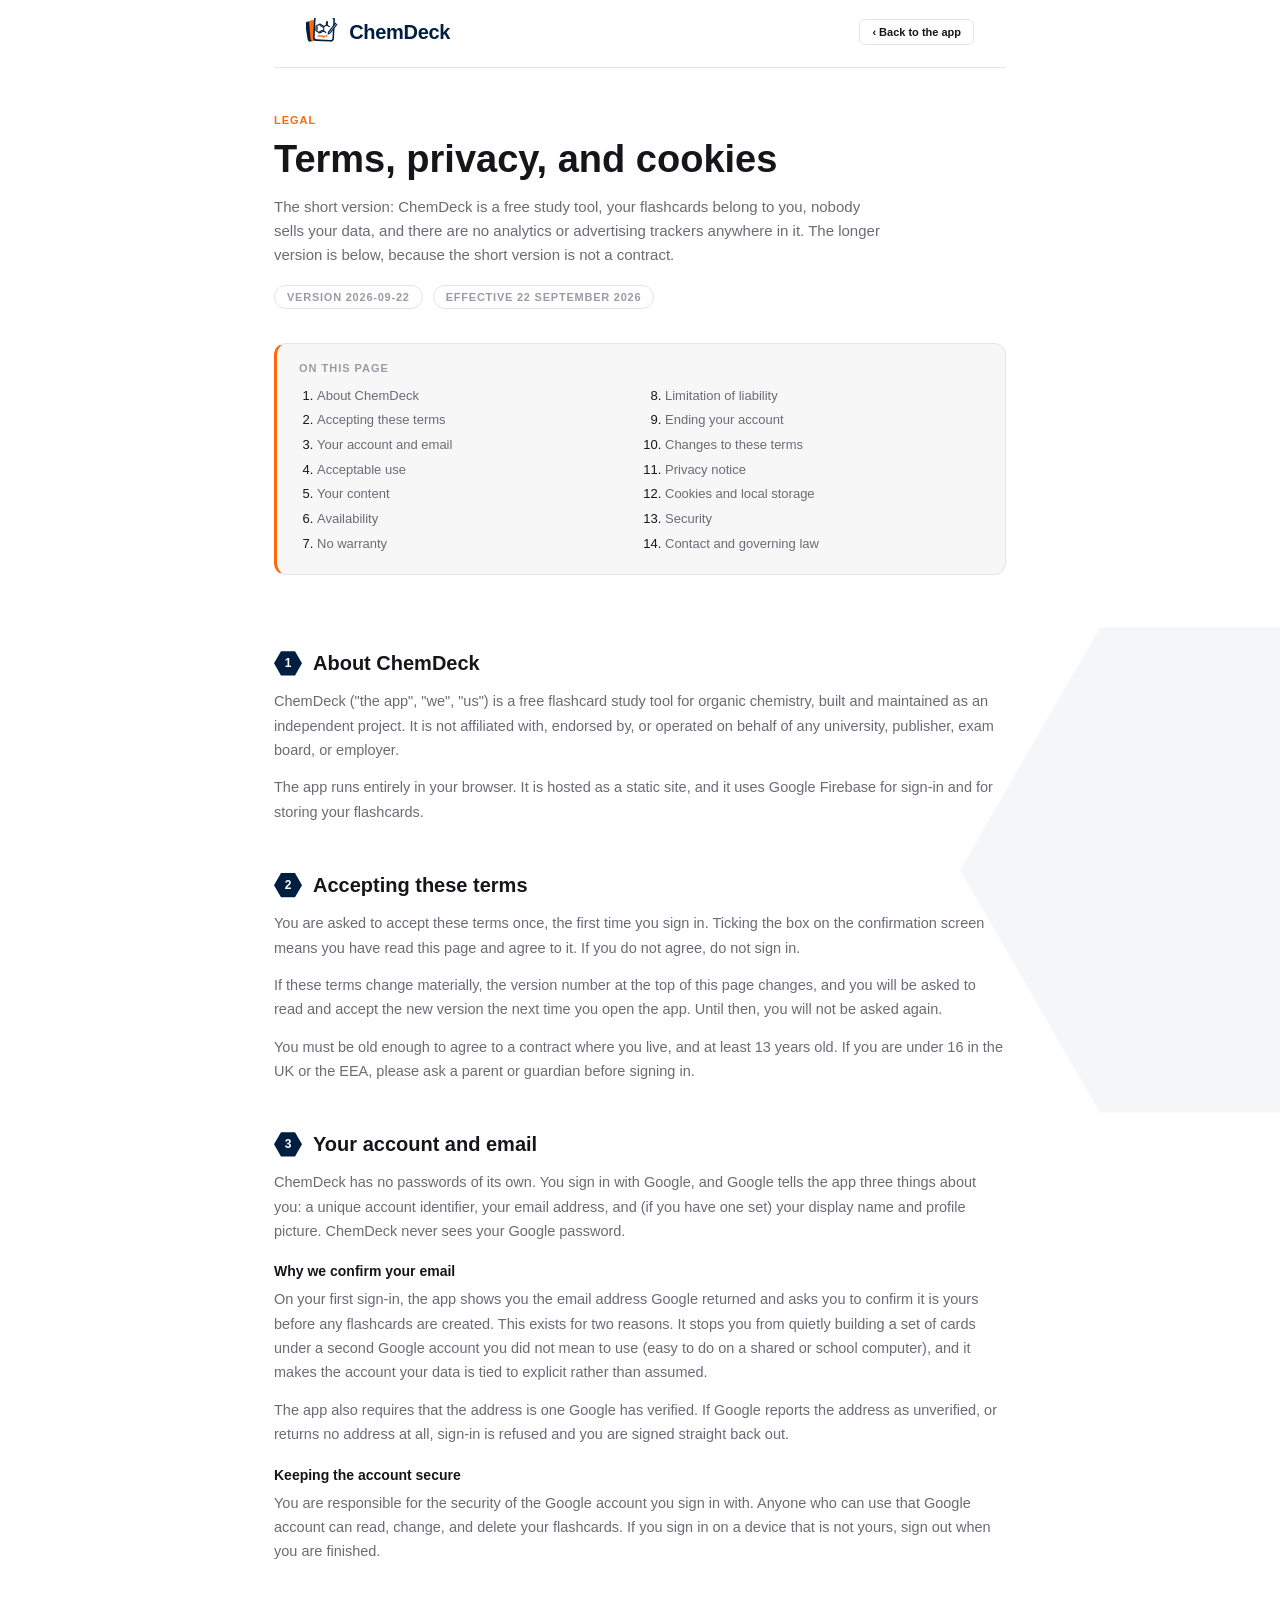
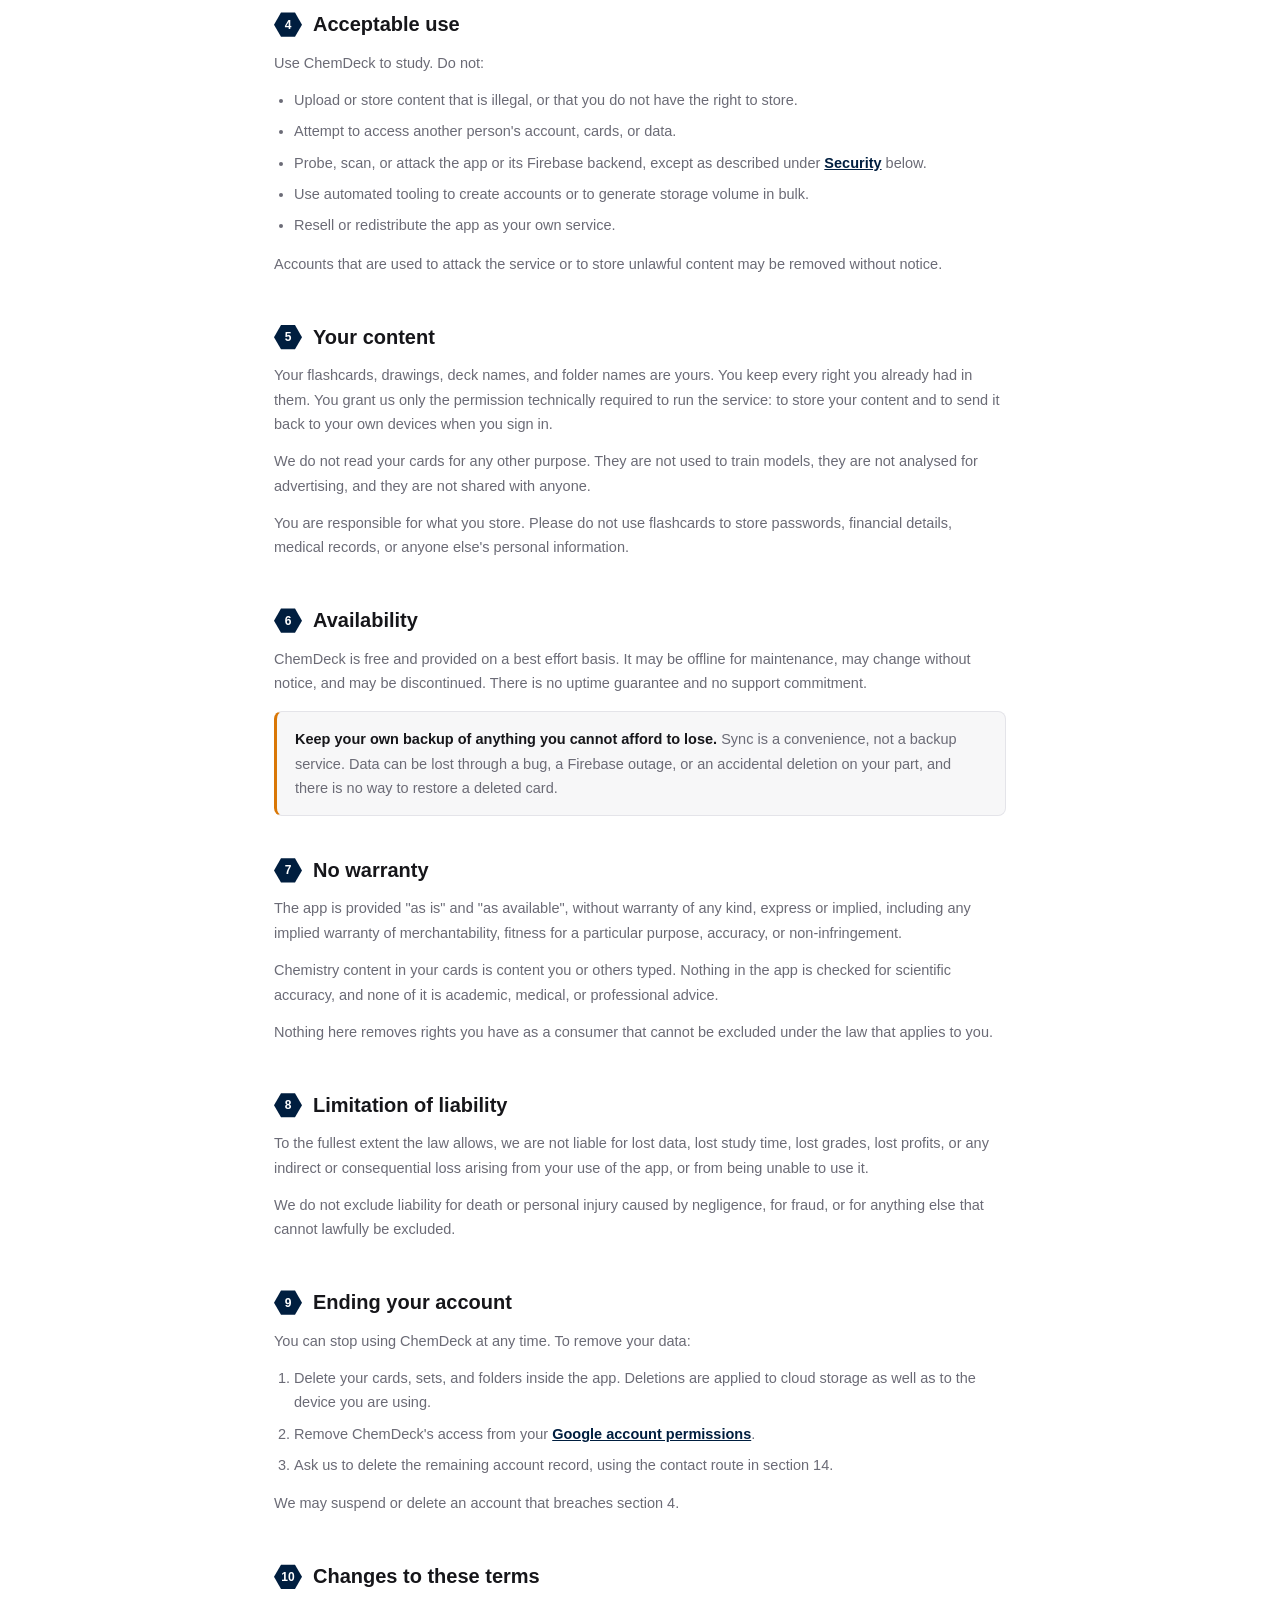
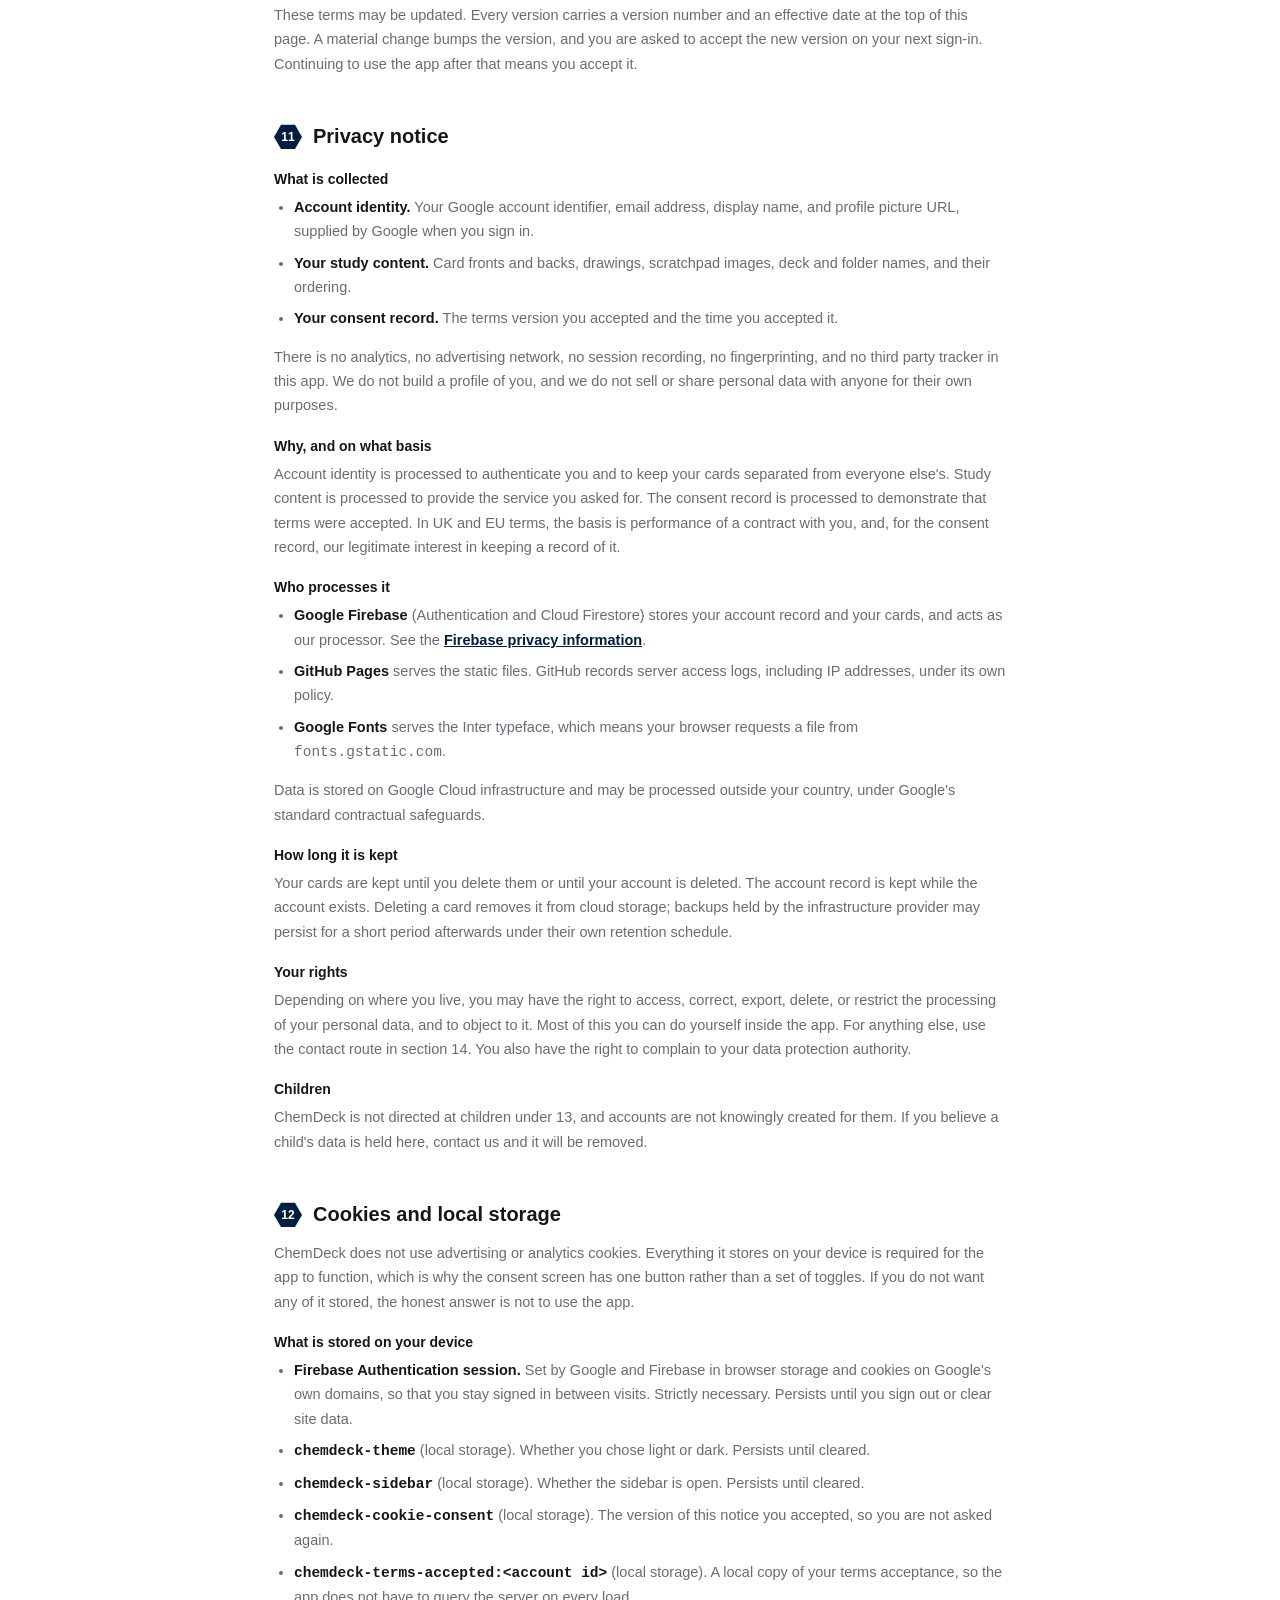
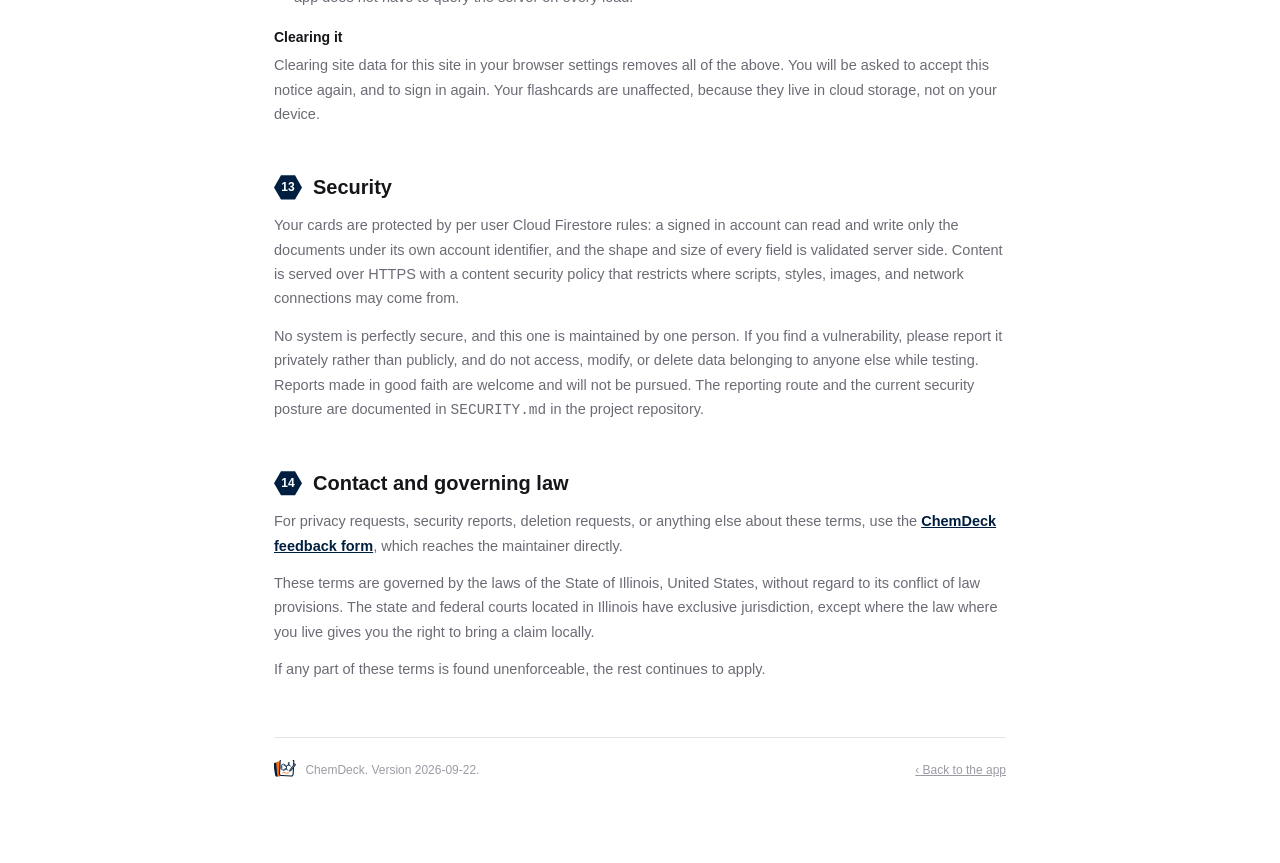
==== commit 098db71f: "Replace hexagon mark with the ChemDeck card-stack logo The wordmark was styled as `.header-left .log" ====
--- a/terms.html
+++ b/terms.html
@@ -9,6 +9,9 @@
     <meta http-equiv="Content-Security-Policy"
         content="default-src 'none'; script-src 'self'; style-src 'self' 'unsafe-inline' https://fonts.googleapis.com; font-src https://fonts.gstatic.com; img-src 'self' data:; connect-src 'self'; object-src 'none'; base-uri 'none'; form-action 'none'; upgrade-insecure-requests" />
     <meta name="referrer" content="strict-origin-when-cross-origin" />
+    <link rel="icon" href="data:image/svg+xml,%3Csvg%20xmlns%3D%22http%3A%2F%2Fwww.w3.org%2F2000%2Fsvg%22%20viewBox%3D%224%207.5%2096%2078%22%3E%3Crect%20x%3D%229%22%20y%3D%2223%22%20width%3D%2247%22%20height%3D%2258%22%20rx%3D%227%22%20fill%3D%22%23001e3f%22%20transform%3D%22rotate%28-9%2032%2052%29%22%2F%3E%3Crect%20x%3D%2219%22%20y%3D%2220%22%20width%3D%2249%22%20height%3D%2260%22%20rx%3D%227%22%20fill%3D%22%23fe6909%22%20transform%3D%22rotate%28-4.5%2044%2050%29%22%2F%3E%3Cg%20transform%3D%22rotate%283%2060%2046%29%22%3E%3Crect%20x%3D%2232%22%20y%3D%2212%22%20width%3D%2256%22%20height%3D%2268%22%20rx%3D%228%22%20fill%3D%22%23ffffff%22%20stroke%3D%22%23001e3f%22%20stroke-width%3D%224.5%22%2F%3E%3Cg%20fill%3D%22none%22%20stroke%3D%22%23001e3f%22%20stroke-width%3D%223.1%22%20stroke-linecap%3D%22round%22%20stroke-linejoin%3D%22round%22%3E%3Cpolygon%20points%3D%2248%2C33%2059.26%2C39.5%2059.26%2C52.5%2048%2C59%2036.74%2C52.5%2036.74%2C39.5%22%2F%3E%3Cpath%20d%3D%22M40.14%2041.5V50.5%22%2F%3E%3Cpath%20d%3D%22M47.86%2036.84%2056%2041.54%22%2F%3E%3Cpath%20d%3D%22M56%2050.46%2047.86%2055.16%22%2F%3E%3Cpath%20d%3D%22M59.26%2052.5%2066%2056.4%22%2F%3E%3Cpath%20d%3D%22M59.26%2039.5%2067.5%2034.7%22%2F%3E%3Cpath%20d%3D%22M66.1%2034.7V25.5%22%2F%3E%3Cpath%20d%3D%22M68.9%2033.7V24.5%22%2F%3E%3Cpath%20d%3D%22M67.5%2034.7%2075.5%2039.3%22%2F%3E%3C%2Fg%3E%3Cpath%20d%3D%22M44%2069c4-6%207%202%2011-3l5%205c2-4%206-5%2010-4%22%20fill%3D%22none%22%20stroke%3D%22%23fe6909%22%20stroke-width%3D%223.4%22%20stroke-linecap%3D%22round%22%20stroke-linejoin%3D%22round%22%2F%3E%3Cpolygon%20points%3D%2271%2C63%2079.03%2C58.92%2098.43%2C31.42%2091.57%2C26.58%2072.17%2C54.08%22%20fill%3D%22%23001e3f%22%2F%3E%3Cpath%20d%3D%22M75.8%2056.6%2094.5%2030.1%22%20fill%3D%22none%22%20stroke%3D%22%23ffffff%22%20stroke-width%3D%221.8%22%20stroke-linecap%3D%22round%22%2F%3E%3C%2Fg%3E%3C%2Fsvg%3E" />
+    <link rel="icon" href="data:image/svg+xml,%3Csvg%20xmlns%3D%22http%3A%2F%2Fwww.w3.org%2F2000%2Fsvg%22%20viewBox%3D%224%207.5%2096%2078%22%3E%3Crect%20x%3D%229%22%20y%3D%2223%22%20width%3D%2247%22%20height%3D%2258%22%20rx%3D%227%22%20fill%3D%22%232a3f5c%22%20transform%3D%22rotate%28-9%2032%2052%29%22%2F%3E%3Crect%20x%3D%2219%22%20y%3D%2220%22%20width%3D%2249%22%20height%3D%2260%22%20rx%3D%227%22%20fill%3D%22%23ff7a1f%22%20transform%3D%22rotate%28-4.5%2044%2050%29%22%2F%3E%3Cg%20transform%3D%22rotate%283%2060%2046%29%22%3E%3Crect%20x%3D%2232%22%20y%3D%2212%22%20width%3D%2256%22%20height%3D%2268%22%20rx%3D%228%22%20fill%3D%22%2312171e%22%20stroke%3D%22%23e8eef6%22%20stroke-width%3D%224.5%22%2F%3E%3Cg%20fill%3D%22none%22%20stroke%3D%22%23e8eef6%22%20stroke-width%3D%223.1%22%20stroke-linecap%3D%22round%22%20stroke-linejoin%3D%22round%22%3E%3Cpolygon%20points%3D%2248%2C33%2059.26%2C39.5%2059.26%2C52.5%2048%2C59%2036.74%2C52.5%2036.74%2C39.5%22%2F%3E%3Cpath%20d%3D%22M40.14%2041.5V50.5%22%2F%3E%3Cpath%20d%3D%22M47.86%2036.84%2056%2041.54%22%2F%3E%3Cpath%20d%3D%22M56%2050.46%2047.86%2055.16%22%2F%3E%3Cpath%20d%3D%22M59.26%2052.5%2066%2056.4%22%2F%3E%3Cpath%20d%3D%22M59.26%2039.5%2067.5%2034.7%22%2F%3E%3Cpath%20d%3D%22M66.1%2034.7V25.5%22%2F%3E%3Cpath%20d%3D%22M68.9%2033.7V24.5%22%2F%3E%3Cpath%20d%3D%22M67.5%2034.7%2075.5%2039.3%22%2F%3E%3C%2Fg%3E%3Cpath%20d%3D%22M44%2069c4-6%207%202%2011-3l5%205c2-4%206-5%2010-4%22%20fill%3D%22none%22%20stroke%3D%22%23ff7a1f%22%20stroke-width%3D%223.4%22%20stroke-linecap%3D%22round%22%20stroke-linejoin%3D%22round%22%2F%3E%3Cpolygon%20points%3D%2271%2C63%2079.03%2C58.92%2098.43%2C31.42%2091.57%2C26.58%2072.17%2C54.08%22%20fill%3D%22%23e8eef6%22%2F%3E%3Cpath%20d%3D%22M75.8%2056.6%2094.5%2030.1%22%20fill%3D%22none%22%20stroke%3D%22%2312171e%22%20stroke-width%3D%221.8%22%20stroke-linecap%3D%22round%22%2F%3E%3C%2Fg%3E%3C%2Fsvg%3E" media="(prefers-color-scheme: dark)" />
+    <link rel="apple-touch-icon" href="data:image/svg+xml,%3Csvg%20xmlns%3D%22http%3A%2F%2Fwww.w3.org%2F2000%2Fsvg%22%20viewBox%3D%224%207.5%2096%2078%22%3E%3Crect%20x%3D%229%22%20y%3D%2223%22%20width%3D%2247%22%20height%3D%2258%22%20rx%3D%227%22%20fill%3D%22%23001e3f%22%20transform%3D%22rotate%28-9%2032%2052%29%22%2F%3E%3Crect%20x%3D%2219%22%20y%3D%2220%22%20width%3D%2249%22%20height%3D%2260%22%20rx%3D%227%22%20fill%3D%22%23fe6909%22%20transform%3D%22rotate%28-4.5%2044%2050%29%22%2F%3E%3Cg%20transform%3D%22rotate%283%2060%2046%29%22%3E%3Crect%20x%3D%2232%22%20y%3D%2212%22%20width%3D%2256%22%20height%3D%2268%22%20rx%3D%228%22%20fill%3D%22%23ffffff%22%20stroke%3D%22%23001e3f%22%20stroke-width%3D%224.5%22%2F%3E%3Cg%20fill%3D%22none%22%20stroke%3D%22%23001e3f%22%20stroke-width%3D%223.1%22%20stroke-linecap%3D%22round%22%20stroke-linejoin%3D%22round%22%3E%3Cpolygon%20points%3D%2248%2C33%2059.26%2C39.5%2059.26%2C52.5%2048%2C59%2036.74%2C52.5%2036.74%2C39.5%22%2F%3E%3Cpath%20d%3D%22M40.14%2041.5V50.5%22%2F%3E%3Cpath%20d%3D%22M47.86%2036.84%2056%2041.54%22%2F%3E%3Cpath%20d%3D%22M56%2050.46%2047.86%2055.16%22%2F%3E%3Cpath%20d%3D%22M59.26%2052.5%2066%2056.4%22%2F%3E%3Cpath%20d%3D%22M59.26%2039.5%2067.5%2034.7%22%2F%3E%3Cpath%20d%3D%22M66.1%2034.7V25.5%22%2F%3E%3Cpath%20d%3D%22M68.9%2033.7V24.5%22%2F%3E%3Cpath%20d%3D%22M67.5%2034.7%2075.5%2039.3%22%2F%3E%3C%2Fg%3E%3Cpath%20d%3D%22M44%2069c4-6%207%202%2011-3l5%205c2-4%206-5%2010-4%22%20fill%3D%22none%22%20stroke%3D%22%23fe6909%22%20stroke-width%3D%223.4%22%20stroke-linecap%3D%22round%22%20stroke-linejoin%3D%22round%22%2F%3E%3Cpolygon%20points%3D%2271%2C63%2079.03%2C58.92%2098.43%2C31.42%2091.57%2C26.58%2072.17%2C54.08%22%20fill%3D%22%23001e3f%22%2F%3E%3Cpath%20d%3D%22M75.8%2056.6%2094.5%2030.1%22%20fill%3D%22none%22%20stroke%3D%22%23ffffff%22%20stroke-width%3D%221.8%22%20stroke-linecap%3D%22round%22%2F%3E%3C%2Fg%3E%3C%2Fsvg%3E" />
     <script src="theme-init.js"></script>
     <link rel="preconnect" href="https://fonts.googleapis.com" />
     <link rel="preconnect" href="https://fonts.gstatic.com" crossorigin />
@@ -19,25 +22,32 @@
 
 <body>
 
+    <svg class="brand-sprite" width="0" height="0" aria-hidden="true" focusable="false">
+        <symbol id="cd-mark" viewBox="4 7.5 96 78"><rect x="9" y="23" width="47" height="58" rx="7" fill="var(--mark-back)" transform="rotate(-9 32 52)"/><rect x="19" y="20" width="49" height="60" rx="7" fill="var(--accent-2)" transform="rotate(-4.5 44 50)"/><g transform="rotate(3 60 46)"><rect x="32" y="12" width="56" height="68" rx="8" fill="var(--mark-card)" stroke="var(--mark-ink)" stroke-width="4.5"/><g fill="none" stroke="var(--mark-ink)" stroke-width="3.1" stroke-linecap="round" stroke-linejoin="round"><polygon points="48,33 59.26,39.5 59.26,52.5 48,59 36.74,52.5 36.74,39.5"/><path d="M40.14 41.5V50.5"/><path d="M47.86 36.84 56 41.54"/><path d="M56 50.46 47.86 55.16"/><path d="M59.26 52.5 66 56.4"/><path d="M59.26 39.5 67.5 34.7"/><path d="M66.1 34.7V25.5"/><path d="M68.9 33.7V24.5"/><path d="M67.5 34.7 75.5 39.3"/></g><path d="M44 69c4-6 7 2 11-3l5 5c2-4 6-5 10-4" fill="none" stroke="var(--accent-2)" stroke-width="3.4" stroke-linecap="round" stroke-linejoin="round"/><polygon points="71,63 79.03,58.92 98.43,31.42 91.57,26.58 72.17,54.08" fill="var(--mark-ink)"/><path d="M75.8 56.6 94.5 30.1" fill="none" stroke="var(--mark-card)" stroke-width="1.8" stroke-linecap="round"/></g></symbol>
+    </svg>
+
     <div class="bg-glow">
         <div class="orb"></div>
         <div class="orb"></div>
         <div class="orb"></div>
     </div>
 
+    <svg class="legal-watermark" viewBox="0 0 100 100" aria-hidden="true">
+        <polygon points="100,50 75,93.3 25,93.3 0,50 25,6.7 75,6.7" />
+    </svg>
+
     <div class="legal-page">
 
         <header class="legal-header">
-            <a class="legal-brand" href="index.html">
-                <svg class="header-logo" viewBox="0 0 100 100" aria-hidden="true">
-                    <polygon points="100,50 75,93.3 25,93.3 0,50 25,6.7 75,6.7" />
-                </svg>
+            <a class="brand-lockup legal-brand" href="index.html">
+                <svg class="header-logo" viewBox="4 7.5 96 78" aria-hidden="true"><use href="#cd-mark" /></svg>
                 <span class="logo-text">ChemDeck</span>
             </a>
             <a class="btn btn-sm" href="index.html">‹ Back to the app</a>
         </header>
 
         <div class="legal-hero">
+            <span class="legal-eyebrow">Legal</span>
             <h1>Terms, privacy, and cookies</h1>
             <p>The short version: ChemDeck is a free study tool, your flashcards belong to you, nobody sells your data,
                 and there are no analytics or advertising trackers anywhere in it. The longer version is below, because
@@ -69,7 +79,7 @@
         </nav>
 
         <section class="legal-section" id="about">
-            <h2>1. About ChemDeck</h2>
+            <h2><span class="legal-num">1</span>About ChemDeck</h2>
             <p>ChemDeck ("the app", "we", "us") is a free flashcard study tool for organic chemistry, built and
                 maintained as an independent project. It is not affiliated with, endorsed by, or operated on behalf of
                 any university, publisher, exam board, or employer.</p>
@@ -78,7 +88,7 @@
         </section>
 
         <section class="legal-section" id="acceptance">
-            <h2>2. Accepting these terms</h2>
+            <h2><span class="legal-num">2</span>Accepting these terms</h2>
             <p>You are asked to accept these terms once, the first time you sign in. Ticking the box on the
                 confirmation screen means you have read this page and agree to it. If you do not agree, do not sign
                 in.</p>
@@ -90,7 +100,7 @@
         </section>
 
         <section class="legal-section" id="account">
-            <h2>3. Your account and email</h2>
+            <h2><span class="legal-num">3</span>Your account and email</h2>
             <p>ChemDeck has no passwords of its own. You sign in with Google, and Google tells the app three things
                 about you: a unique account identifier, your email address, and (if you have one set) your display name
                 and profile picture. ChemDeck never sees your Google password.</p>
@@ -108,7 +118,7 @@
         </section>
 
         <section class="legal-section" id="use">
-            <h2>4. Acceptable use</h2>
+            <h2><span class="legal-num">4</span>Acceptable use</h2>
             <p>Use ChemDeck to study. Do not:</p>
             <ul>
                 <li>Upload or store content that is illegal, or that you do not have the right to store.</li>
@@ -123,7 +133,7 @@
         </section>
 
         <section class="legal-section" id="content">
-            <h2>5. Your content</h2>
+            <h2><span class="legal-num">5</span>Your content</h2>
             <p>Your flashcards, drawings, deck names, and folder names are yours. You keep every right you already had
                 in them. You grant us only the permission technically required to run the service: to store your content
                 and to send it back to your own devices when you sign in.</p>
@@ -134,7 +144,7 @@
         </section>
 
         <section class="legal-section" id="availability">
-            <h2>6. Availability</h2>
+            <h2><span class="legal-num">6</span>Availability</h2>
             <p>ChemDeck is free and provided on a best effort basis. It may be offline for maintenance, may change
                 without notice, and may be discontinued. There is no uptime guarantee and no support commitment.</p>
             <div class="legal-callout">
@@ -145,7 +155,7 @@
         </section>
 
         <section class="legal-section" id="warranty">
-            <h2>7. No warranty</h2>
+            <h2><span class="legal-num">7</span>No warranty</h2>
             <p>The app is provided "as is" and "as available", without warranty of any kind, express or implied,
                 including any implied warranty of merchantability, fitness for a particular purpose, accuracy, or
                 non-infringement.</p>
@@ -156,7 +166,7 @@
         </section>
 
         <section class="legal-section" id="liability">
-            <h2>8. Limitation of liability</h2>
+            <h2><span class="legal-num">8</span>Limitation of liability</h2>
             <p>To the fullest extent the law allows, we are not liable for lost data, lost study time, lost grades, lost
                 profits, or any indirect or consequential loss arising from your use of the app, or from being unable to
                 use it.</p>
@@ -165,7 +175,7 @@
         </section>
 
         <section class="legal-section" id="ending">
-            <h2>9. Ending your account</h2>
+            <h2><span class="legal-num">9</span>Ending your account</h2>
             <p>You can stop using ChemDeck at any time. To remove your data:</p>
             <ol>
                 <li>Delete your cards, sets, and folders inside the app. Deletions are applied to cloud storage as well
@@ -179,14 +189,14 @@
         </section>
 
         <section class="legal-section" id="changes">
-            <h2>10. Changes to these terms</h2>
+            <h2><span class="legal-num">10</span>Changes to these terms</h2>
             <p>These terms may be updated. Every version carries a version number and an effective date at the top of
                 this page. A material change bumps the version, and you are asked to accept the new version on your
                 next sign-in. Continuing to use the app after that means you accept it.</p>
         </section>
 
         <section class="legal-section" id="privacy">
-            <h2>11. Privacy notice</h2>
+            <h2><span class="legal-num">11</span>Privacy notice</h2>
 
             <h3>What is collected</h3>
             <ul>
@@ -239,7 +249,7 @@
         </section>
 
         <section class="legal-section" id="cookies">
-            <h2>12. Cookies and local storage</h2>
+            <h2><span class="legal-num">12</span>Cookies and local storage</h2>
             <p>ChemDeck does not use advertising or analytics cookies. Everything it stores on your device is required
                 for the app to function, which is why the consent screen has one button rather than a set of toggles.
                 If you do not want any of it stored, the honest answer is not to use the app.</p>
@@ -266,7 +276,7 @@
         </section>
 
         <section class="legal-section" id="security">
-            <h2>13. Security</h2>
+            <h2><span class="legal-num">13</span>Security</h2>
             <p>Your cards are protected by per user Cloud Firestore rules: a signed in account can read and write only
                 the documents under its own account identifier, and the shape and size of every field is validated
                 server side. Content is served over HTTPS with a content security policy that restricts where scripts,
@@ -279,7 +289,7 @@
         </section>
 
         <section class="legal-section" id="contact">
-            <h2>14. Contact and governing law</h2>
+            <h2><span class="legal-num">14</span>Contact and governing law</h2>
             <p>For privacy requests, security reports, deletion requests, or anything else about these terms, use the
                 <a href="https://docs.google.com/forms/d/e/1FAIpQLScUP8M6NQgWFrLJnILMcgqaDOjJzO_IBMbGm-C5LzXB8sd2Ug/viewform?usp=dialog"
                     target="_blank" rel="noopener noreferrer">ChemDeck feedback form</a>, which reaches the maintainer
@@ -291,7 +301,10 @@
         </section>
 
         <footer class="legal-footer">
-            <span>ChemDeck. Version 2026-09-22.</span>
+            <span class="legal-footer-brand">
+                <svg class="header-logo" viewBox="4 7.5 96 78" aria-hidden="true"><use href="#cd-mark" /></svg>
+                ChemDeck. Version 2026-09-22.
+            </span>
             <a href="index.html">‹ Back to the app</a>
         </footer>
 
--- a/style.css
+++ b/style.css
@@ -24,6 +24,9 @@
             --danger: #dc2626;
             --success: #16a34a;
             --warning: #d97706;
+            --mark-ink: #001e3f;
+            --mark-back: #001e3f;
+            --mark-card: #ffffff;
             --radius: 12px;
             --radius-sm: 8px;
             --radius-xs: 6px;
@@ -51,6 +54,9 @@
                 --danger: #ef4444;
                 --success: #22c55e;
                 --warning: #f59e0b;
+                --mark-ink: #e8eef6;
+                --mark-back: #2a3f5c;
+                --mark-card: #12171e;
                 --shadow: 0 1px 2px rgba(0,0,0,0.3), 0 8px 24px rgba(0,0,0,0.5);
                 color-scheme: dark;
             }
@@ -74,6 +80,9 @@
             --danger: #ef4444;
             --success: #22c55e;
             --warning: #f59e0b;
+            --mark-ink: #e8eef6;
+            --mark-back: #2a3f5c;
+            --mark-card: #12171e;
             --shadow: 0 1px 2px rgba(0,0,0,0.3), 0 8px 24px rgba(0,0,0,0.5);
             color-scheme: dark;
         }
@@ -177,12 +186,29 @@
             animation: fadeInUp 0.6s ease-out;
         }
 
-        .login-logo {
-            width: 220px;
-            max-width: 100%;
-            height: auto;
-            display: block;
-            margin: 0 auto 20px;
+        .login-brand {
+            justify-content: center;
+            gap: 14px;
+            margin-bottom: 14px;
+        }
+
+        .login-brand .header-logo {
+            height: 46px;
+            width: auto;
+        }
+
+        .login-brand .logo-text {
+            font-size: 36px;
+        }
+
+        .login-card .login-tagline {
+            font-size: 11px;
+            font-weight: 700;
+            letter-spacing: 0.13em;
+            line-height: 1.5;
+            text-transform: uppercase;
+            color: var(--accent-2);
+            margin-bottom: 22px;
         }
 
         .login-card p {
@@ -369,20 +395,33 @@
         }
 
         .header-logo {
-            height: 26px;
-            width: 26px;
+            height: 27px;
+            width: auto;
             display: block;
             color: var(--accent);
             flex-shrink: 0;
         }
 
-        .header-logo polygon {
-            fill: currentColor;
-        }
-
-        .header-left .logo-text {
+        .brand-sprite {
+            position: absolute;
+            width: 0;
+            height: 0;
+            overflow: hidden;
+        }
+
+        /* -- Brand lockup (hexagon mark + wordmark) -- */
+        .brand-lockup {
+            display: inline-flex;
+            align-items: center;
+            gap: 10px;
+            text-decoration: none;
+        }
+
+        .logo-text {
             font-size: 20px;
             font-weight: 800;
+            letter-spacing: -0.015em;
+            line-height: 1;
             color: var(--accent);
         }
 
@@ -1734,13 +1773,13 @@
                 gap: 8px;
             }
 
-            .header-left .logo-text {
+            header .logo-text {
                 font-size: 18px;
             }
 
             .header-logo {
-                height: 22px;
-                width: 22px;
+                height: 23px;
+                width: auto;
             }
 
             .header-right {
@@ -1846,8 +1885,13 @@
                 border-radius: 14px;
             }
 
-            .login-logo {
-                width: 180px;
+            .login-brand .header-logo {
+                height: 37px;
+                width: auto;
+            }
+
+            .login-brand .logo-text {
+                font-size: 29px;
             }
 
             .login-card p {
@@ -1969,6 +2013,19 @@
             animation: fadeInUp 0.45s ease-out;
         }
 
+        .consent-brand {
+            margin-bottom: 22px;
+        }
+
+        .consent-brand .header-logo {
+            height: 24px;
+            width: auto;
+        }
+
+        .consent-brand .logo-text {
+            font-size: 17px;
+        }
+
         .consent-eyebrow {
             display: block;
             font-size: 11px;
@@ -2160,6 +2217,12 @@
         }
 
         .legal-header {
+            position: sticky;
+            top: 0;
+            z-index: 5;
+            background: var(--bg-primary);
+            padding-top: 18px;
+            margin-top: -28px;
             display: flex;
             align-items: center;
             justify-content: space-between;
@@ -2169,11 +2232,40 @@
             border-bottom: 1px solid var(--glass-border);
         }
 
-        .legal-brand {
-            display: flex;
-            align-items: center;
-            gap: 10px;
-            text-decoration: none;
+        .legal-watermark {
+            position: fixed;
+            width: 560px;
+            height: 560px;
+            right: -240px;
+            bottom: -250px;
+            color: var(--accent);
+            opacity: 0.04;
+            pointer-events: none;
+            z-index: 0;
+        }
+
+        .legal-watermark polygon {
+            fill: currentColor;
+        }
+
+        .legal-brand .header-logo,
+        .legal-brand .logo-text {
+            transition: color var(--transition);
+        }
+
+        .legal-brand:hover .header-logo,
+        .legal-brand:hover .logo-text {
+            color: var(--accent-2);
+        }
+
+        .legal-eyebrow {
+            display: block;
+            font-size: 11px;
+            font-weight: 700;
+            letter-spacing: 0.09em;
+            text-transform: uppercase;
+            color: var(--accent-2);
+            margin-bottom: 12px;
         }
 
         .legal-hero {
@@ -2259,7 +2351,24 @@
             scroll-margin-top: 20px;
         }
 
+        .legal-num {
+            display: inline-flex;
+            align-items: center;
+            justify-content: center;
+            width: 28px;
+            height: 28px;
+            margin-right: 11px;
+            flex-shrink: 0;
+            font-size: 12px;
+            font-weight: 800;
+            color: var(--bg-primary);
+            background: var(--accent);
+            clip-path: polygon(100% 50%, 75% 93.3%, 25% 93.3%, 0 50%, 25% 6.7%, 75% 6.7%);
+        }
+
         .legal-section h2 {
+            display: flex;
+            align-items: center;
             font-size: 20px;
             font-weight: 700;
             color: var(--text-primary);
@@ -2317,6 +2426,18 @@
             margin-bottom: 0;
         }
 
+        .legal-footer .header-logo {
+            height: 19px;
+            width: auto;
+            color: var(--text-muted);
+            margin-right: 8px;
+        }
+
+        .legal-footer-brand {
+            display: flex;
+            align-items: center;
+        }
+
         .legal-footer {
             margin-top: 56px;
             padding-top: 22px;
@@ -2351,4 +2472,15 @@
             .legal-page {
                 padding: 22px 18px 70px;
             }
-        }
+
+            .legal-header {
+                margin-top: -22px;
+            }
+
+            .legal-watermark {
+                width: 360px;
+                height: 360px;
+                right: -120px;
+                bottom: -130px;
+            }
+        }
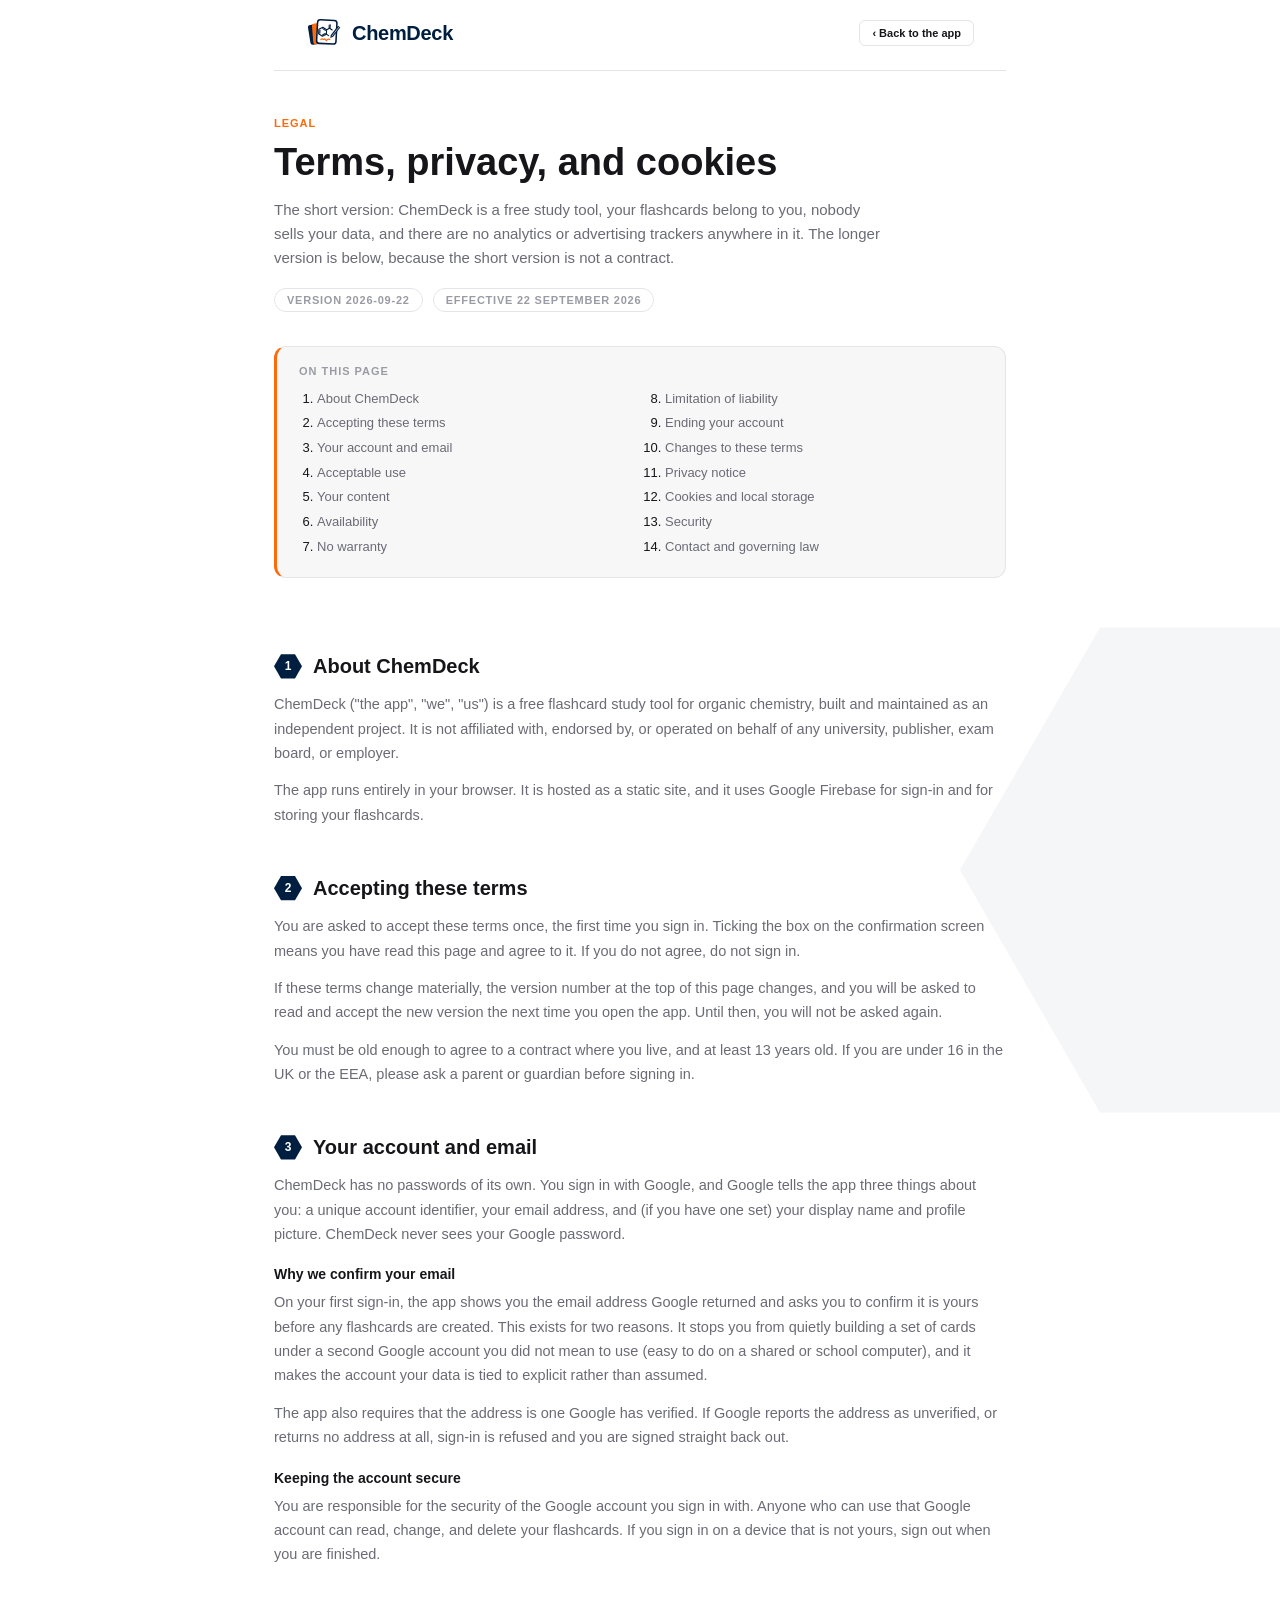
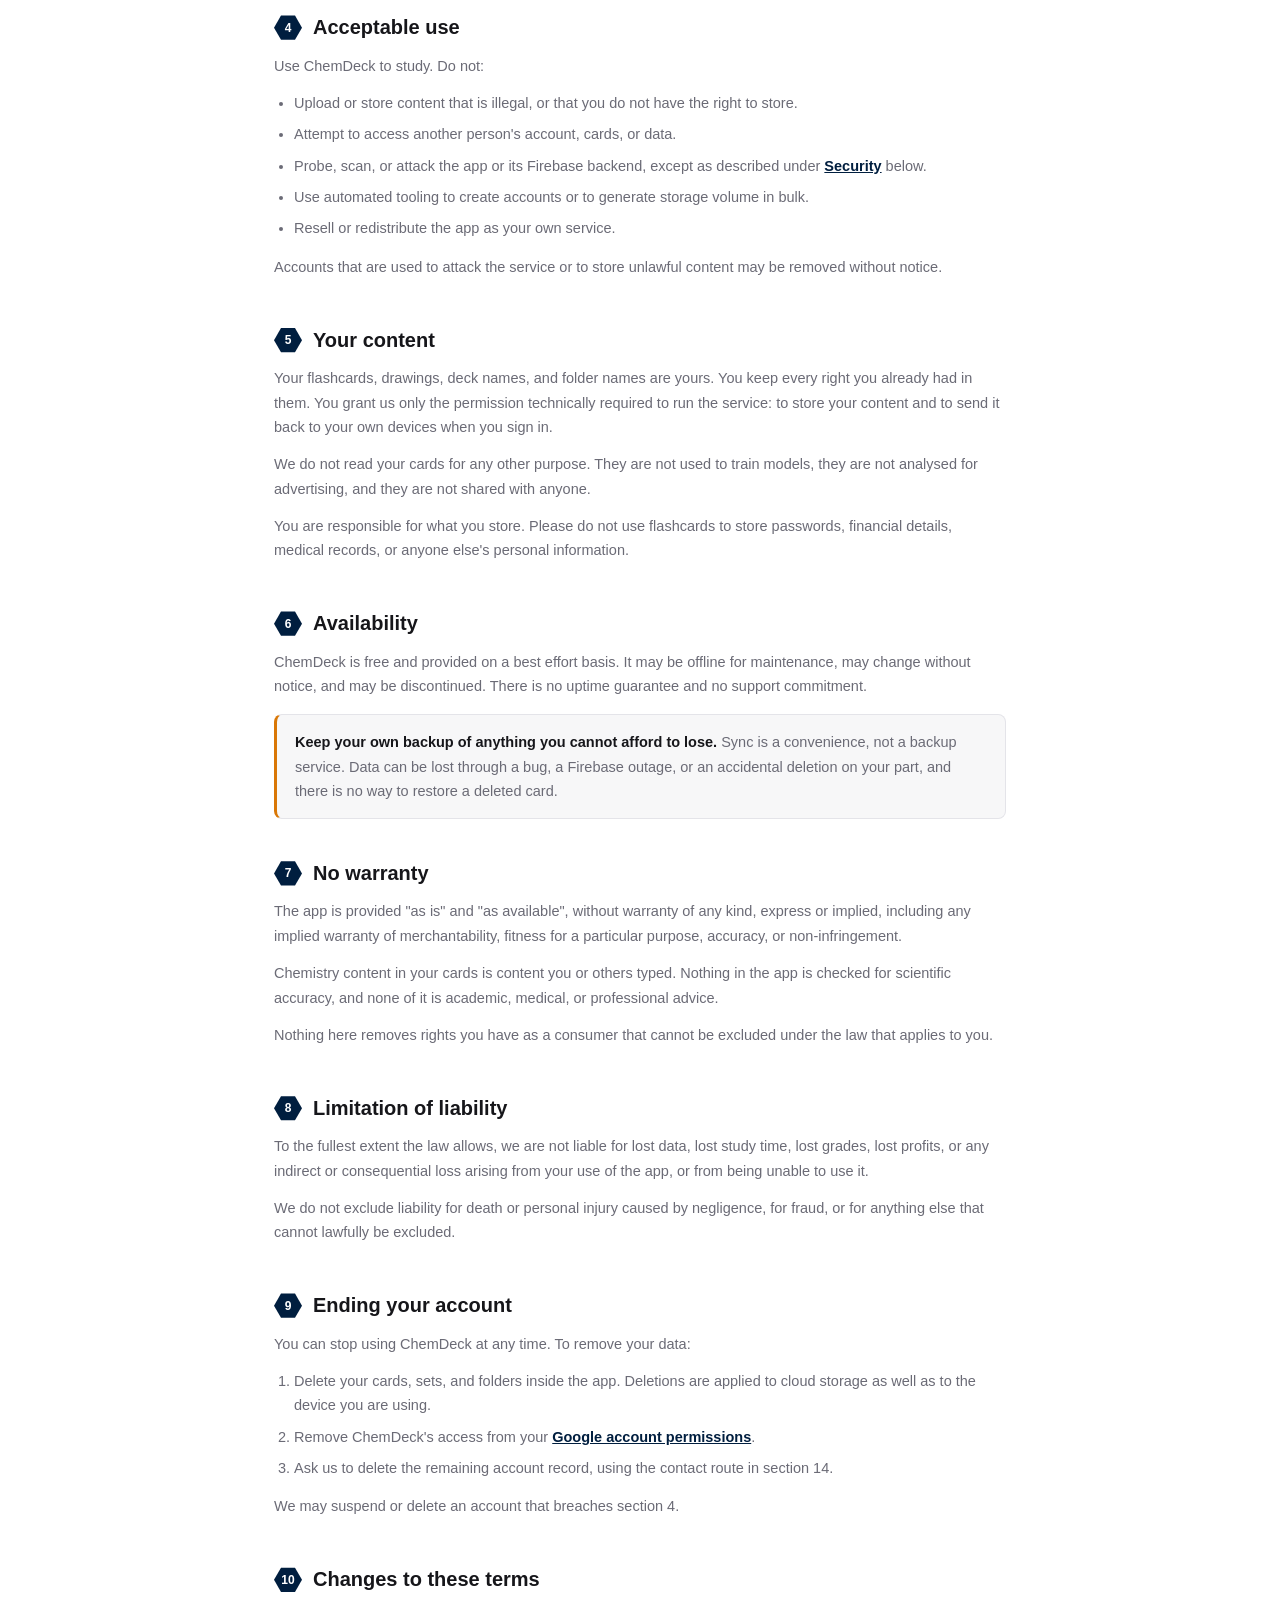
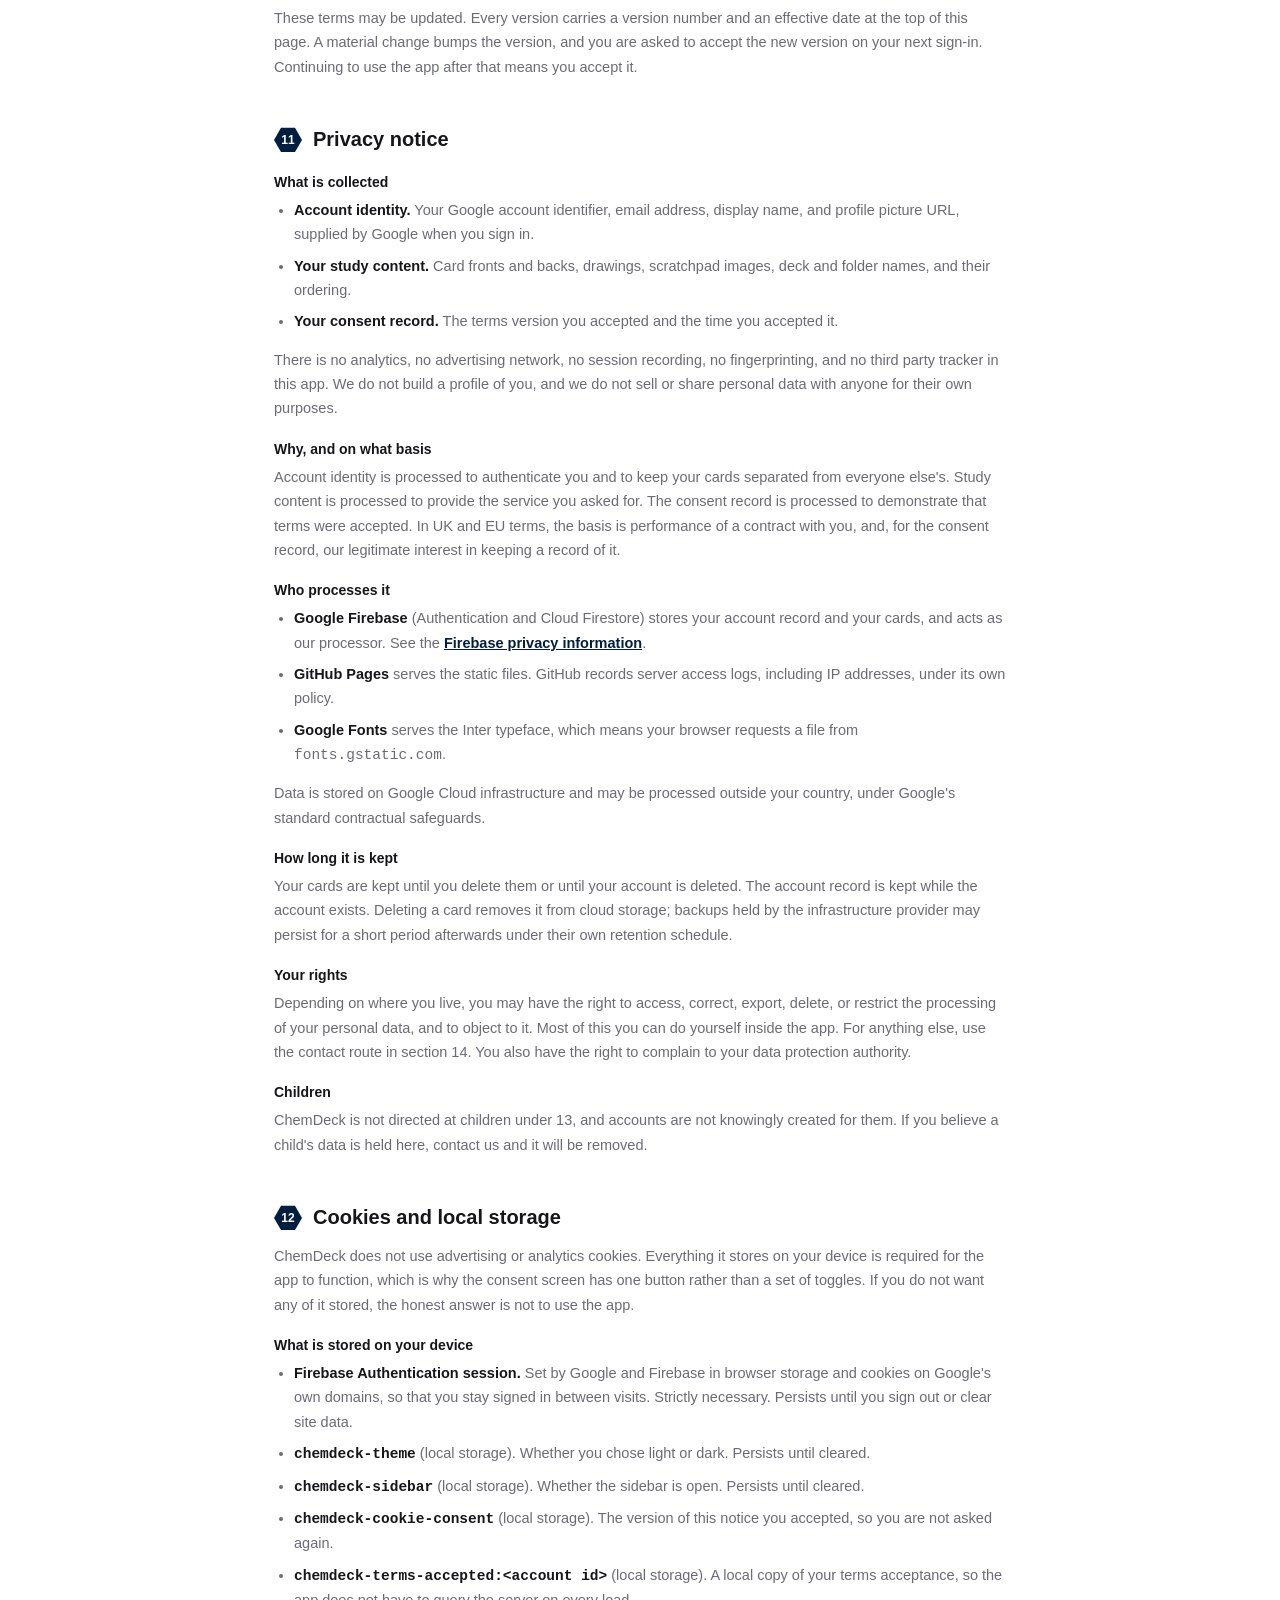
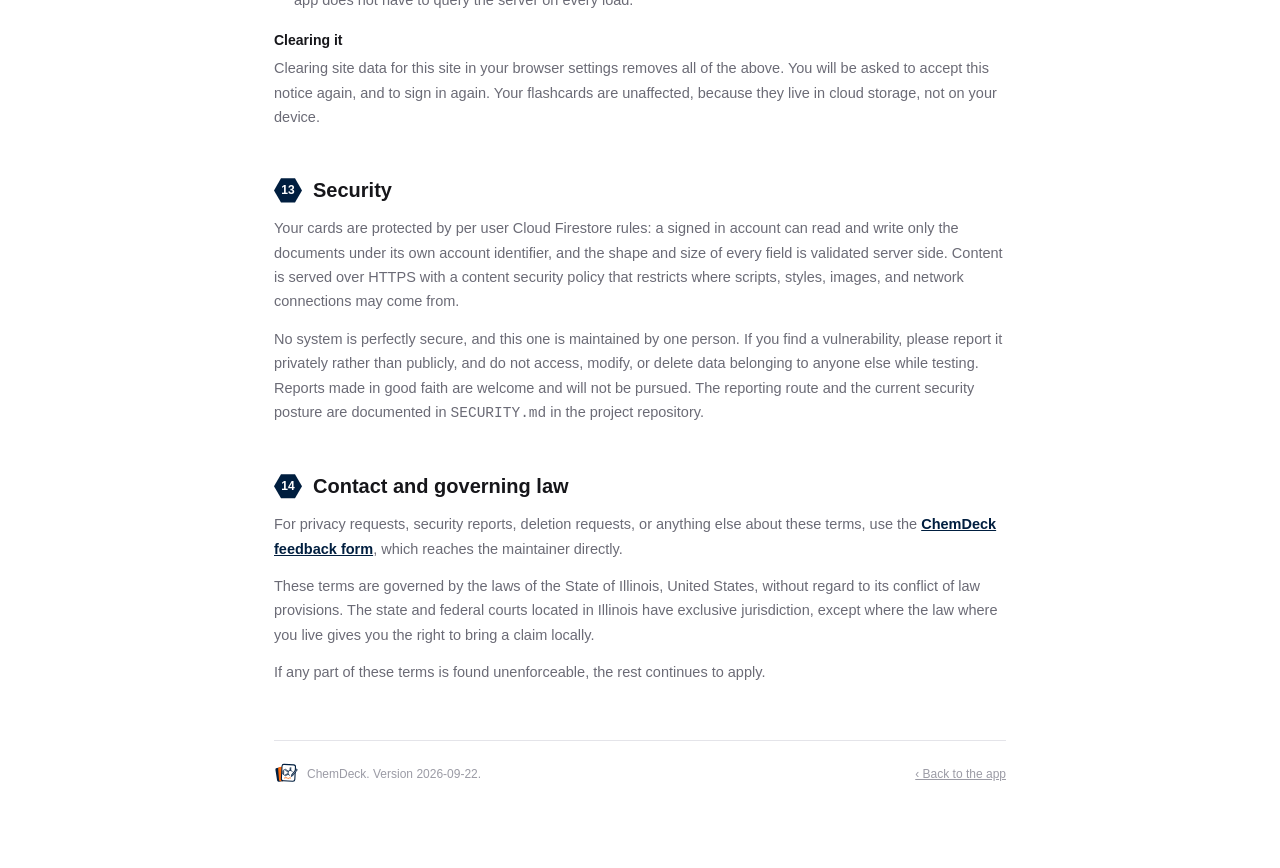
==== commit 288800a1: "Stop the logo mark reading as cut off Two problems. The viewBox was cropped to within 0.9 units of t" ====
--- a/terms.html
+++ b/terms.html
@@ -9,9 +9,9 @@
     <meta http-equiv="Content-Security-Policy"
         content="default-src 'none'; script-src 'self'; style-src 'self' 'unsafe-inline' https://fonts.googleapis.com; font-src https://fonts.gstatic.com; img-src 'self' data:; connect-src 'self'; object-src 'none'; base-uri 'none'; form-action 'none'; upgrade-insecure-requests" />
     <meta name="referrer" content="strict-origin-when-cross-origin" />
-    <link rel="icon" href="data:image/svg+xml,%3Csvg%20xmlns%3D%22http%3A%2F%2Fwww.w3.org%2F2000%2Fsvg%22%20viewBox%3D%224%207.5%2096%2078%22%3E%3Crect%20x%3D%229%22%20y%3D%2223%22%20width%3D%2247%22%20height%3D%2258%22%20rx%3D%227%22%20fill%3D%22%23001e3f%22%20transform%3D%22rotate%28-9%2032%2052%29%22%2F%3E%3Crect%20x%3D%2219%22%20y%3D%2220%22%20width%3D%2249%22%20height%3D%2260%22%20rx%3D%227%22%20fill%3D%22%23fe6909%22%20transform%3D%22rotate%28-4.5%2044%2050%29%22%2F%3E%3Cg%20transform%3D%22rotate%283%2060%2046%29%22%3E%3Crect%20x%3D%2232%22%20y%3D%2212%22%20width%3D%2256%22%20height%3D%2268%22%20rx%3D%228%22%20fill%3D%22%23ffffff%22%20stroke%3D%22%23001e3f%22%20stroke-width%3D%224.5%22%2F%3E%3Cg%20fill%3D%22none%22%20stroke%3D%22%23001e3f%22%20stroke-width%3D%223.1%22%20stroke-linecap%3D%22round%22%20stroke-linejoin%3D%22round%22%3E%3Cpolygon%20points%3D%2248%2C33%2059.26%2C39.5%2059.26%2C52.5%2048%2C59%2036.74%2C52.5%2036.74%2C39.5%22%2F%3E%3Cpath%20d%3D%22M40.14%2041.5V50.5%22%2F%3E%3Cpath%20d%3D%22M47.86%2036.84%2056%2041.54%22%2F%3E%3Cpath%20d%3D%22M56%2050.46%2047.86%2055.16%22%2F%3E%3Cpath%20d%3D%22M59.26%2052.5%2066%2056.4%22%2F%3E%3Cpath%20d%3D%22M59.26%2039.5%2067.5%2034.7%22%2F%3E%3Cpath%20d%3D%22M66.1%2034.7V25.5%22%2F%3E%3Cpath%20d%3D%22M68.9%2033.7V24.5%22%2F%3E%3Cpath%20d%3D%22M67.5%2034.7%2075.5%2039.3%22%2F%3E%3C%2Fg%3E%3Cpath%20d%3D%22M44%2069c4-6%207%202%2011-3l5%205c2-4%206-5%2010-4%22%20fill%3D%22none%22%20stroke%3D%22%23fe6909%22%20stroke-width%3D%223.4%22%20stroke-linecap%3D%22round%22%20stroke-linejoin%3D%22round%22%2F%3E%3Cpolygon%20points%3D%2271%2C63%2079.03%2C58.92%2098.43%2C31.42%2091.57%2C26.58%2072.17%2C54.08%22%20fill%3D%22%23001e3f%22%2F%3E%3Cpath%20d%3D%22M75.8%2056.6%2094.5%2030.1%22%20fill%3D%22none%22%20stroke%3D%22%23ffffff%22%20stroke-width%3D%221.8%22%20stroke-linecap%3D%22round%22%2F%3E%3C%2Fg%3E%3C%2Fsvg%3E" />
-    <link rel="icon" href="data:image/svg+xml,%3Csvg%20xmlns%3D%22http%3A%2F%2Fwww.w3.org%2F2000%2Fsvg%22%20viewBox%3D%224%207.5%2096%2078%22%3E%3Crect%20x%3D%229%22%20y%3D%2223%22%20width%3D%2247%22%20height%3D%2258%22%20rx%3D%227%22%20fill%3D%22%232a3f5c%22%20transform%3D%22rotate%28-9%2032%2052%29%22%2F%3E%3Crect%20x%3D%2219%22%20y%3D%2220%22%20width%3D%2249%22%20height%3D%2260%22%20rx%3D%227%22%20fill%3D%22%23ff7a1f%22%20transform%3D%22rotate%28-4.5%2044%2050%29%22%2F%3E%3Cg%20transform%3D%22rotate%283%2060%2046%29%22%3E%3Crect%20x%3D%2232%22%20y%3D%2212%22%20width%3D%2256%22%20height%3D%2268%22%20rx%3D%228%22%20fill%3D%22%2312171e%22%20stroke%3D%22%23e8eef6%22%20stroke-width%3D%224.5%22%2F%3E%3Cg%20fill%3D%22none%22%20stroke%3D%22%23e8eef6%22%20stroke-width%3D%223.1%22%20stroke-linecap%3D%22round%22%20stroke-linejoin%3D%22round%22%3E%3Cpolygon%20points%3D%2248%2C33%2059.26%2C39.5%2059.26%2C52.5%2048%2C59%2036.74%2C52.5%2036.74%2C39.5%22%2F%3E%3Cpath%20d%3D%22M40.14%2041.5V50.5%22%2F%3E%3Cpath%20d%3D%22M47.86%2036.84%2056%2041.54%22%2F%3E%3Cpath%20d%3D%22M56%2050.46%2047.86%2055.16%22%2F%3E%3Cpath%20d%3D%22M59.26%2052.5%2066%2056.4%22%2F%3E%3Cpath%20d%3D%22M59.26%2039.5%2067.5%2034.7%22%2F%3E%3Cpath%20d%3D%22M66.1%2034.7V25.5%22%2F%3E%3Cpath%20d%3D%22M68.9%2033.7V24.5%22%2F%3E%3Cpath%20d%3D%22M67.5%2034.7%2075.5%2039.3%22%2F%3E%3C%2Fg%3E%3Cpath%20d%3D%22M44%2069c4-6%207%202%2011-3l5%205c2-4%206-5%2010-4%22%20fill%3D%22none%22%20stroke%3D%22%23ff7a1f%22%20stroke-width%3D%223.4%22%20stroke-linecap%3D%22round%22%20stroke-linejoin%3D%22round%22%2F%3E%3Cpolygon%20points%3D%2271%2C63%2079.03%2C58.92%2098.43%2C31.42%2091.57%2C26.58%2072.17%2C54.08%22%20fill%3D%22%23e8eef6%22%2F%3E%3Cpath%20d%3D%22M75.8%2056.6%2094.5%2030.1%22%20fill%3D%22none%22%20stroke%3D%22%2312171e%22%20stroke-width%3D%221.8%22%20stroke-linecap%3D%22round%22%2F%3E%3C%2Fg%3E%3C%2Fsvg%3E" media="(prefers-color-scheme: dark)" />
-    <link rel="apple-touch-icon" href="data:image/svg+xml,%3Csvg%20xmlns%3D%22http%3A%2F%2Fwww.w3.org%2F2000%2Fsvg%22%20viewBox%3D%224%207.5%2096%2078%22%3E%3Crect%20x%3D%229%22%20y%3D%2223%22%20width%3D%2247%22%20height%3D%2258%22%20rx%3D%227%22%20fill%3D%22%23001e3f%22%20transform%3D%22rotate%28-9%2032%2052%29%22%2F%3E%3Crect%20x%3D%2219%22%20y%3D%2220%22%20width%3D%2249%22%20height%3D%2260%22%20rx%3D%227%22%20fill%3D%22%23fe6909%22%20transform%3D%22rotate%28-4.5%2044%2050%29%22%2F%3E%3Cg%20transform%3D%22rotate%283%2060%2046%29%22%3E%3Crect%20x%3D%2232%22%20y%3D%2212%22%20width%3D%2256%22%20height%3D%2268%22%20rx%3D%228%22%20fill%3D%22%23ffffff%22%20stroke%3D%22%23001e3f%22%20stroke-width%3D%224.5%22%2F%3E%3Cg%20fill%3D%22none%22%20stroke%3D%22%23001e3f%22%20stroke-width%3D%223.1%22%20stroke-linecap%3D%22round%22%20stroke-linejoin%3D%22round%22%3E%3Cpolygon%20points%3D%2248%2C33%2059.26%2C39.5%2059.26%2C52.5%2048%2C59%2036.74%2C52.5%2036.74%2C39.5%22%2F%3E%3Cpath%20d%3D%22M40.14%2041.5V50.5%22%2F%3E%3Cpath%20d%3D%22M47.86%2036.84%2056%2041.54%22%2F%3E%3Cpath%20d%3D%22M56%2050.46%2047.86%2055.16%22%2F%3E%3Cpath%20d%3D%22M59.26%2052.5%2066%2056.4%22%2F%3E%3Cpath%20d%3D%22M59.26%2039.5%2067.5%2034.7%22%2F%3E%3Cpath%20d%3D%22M66.1%2034.7V25.5%22%2F%3E%3Cpath%20d%3D%22M68.9%2033.7V24.5%22%2F%3E%3Cpath%20d%3D%22M67.5%2034.7%2075.5%2039.3%22%2F%3E%3C%2Fg%3E%3Cpath%20d%3D%22M44%2069c4-6%207%202%2011-3l5%205c2-4%206-5%2010-4%22%20fill%3D%22none%22%20stroke%3D%22%23fe6909%22%20stroke-width%3D%223.4%22%20stroke-linecap%3D%22round%22%20stroke-linejoin%3D%22round%22%2F%3E%3Cpolygon%20points%3D%2271%2C63%2079.03%2C58.92%2098.43%2C31.42%2091.57%2C26.58%2072.17%2C54.08%22%20fill%3D%22%23001e3f%22%2F%3E%3Cpath%20d%3D%22M75.8%2056.6%2094.5%2030.1%22%20fill%3D%22none%22%20stroke%3D%22%23ffffff%22%20stroke-width%3D%221.8%22%20stroke-linecap%3D%22round%22%2F%3E%3C%2Fg%3E%3C%2Fsvg%3E" />
+    <link rel="icon" href="data:image/svg+xml,%3Csvg%20xmlns%3D%22http%3A%2F%2Fwww.w3.org%2F2000%2Fsvg%22%20viewBox%3D%220%203%20104%2086%22%3E%3Crect%20x%3D%229%22%20y%3D%2223%22%20width%3D%2247%22%20height%3D%2258%22%20rx%3D%227%22%20fill%3D%22%23001e3f%22%20transform%3D%22rotate%28-9%2032%2052%29%22%2F%3E%3Crect%20x%3D%2219%22%20y%3D%2220%22%20width%3D%2249%22%20height%3D%2260%22%20rx%3D%227%22%20fill%3D%22%23fe6909%22%20transform%3D%22rotate%28-4.5%2044%2050%29%22%2F%3E%3Cg%20transform%3D%22rotate%283%2060%2046%29%22%3E%3Crect%20x%3D%2232%22%20y%3D%2212%22%20width%3D%2256%22%20height%3D%2268%22%20rx%3D%228%22%20fill%3D%22%23ffffff%22%20stroke%3D%22%23001e3f%22%20stroke-width%3D%224.5%22%2F%3E%3Cg%20fill%3D%22none%22%20stroke%3D%22%23001e3f%22%20stroke-width%3D%223.1%22%20stroke-linecap%3D%22round%22%20stroke-linejoin%3D%22round%22%3E%3Cpolygon%20points%3D%2248%2C33%2059.26%2C39.5%2059.26%2C52.5%2048%2C59%2036.74%2C52.5%2036.74%2C39.5%22%2F%3E%3Cpath%20d%3D%22M40.14%2041.5V50.5%22%2F%3E%3Cpath%20d%3D%22M47.86%2036.84%2056%2041.54%22%2F%3E%3Cpath%20d%3D%22M56%2050.46%2047.86%2055.16%22%2F%3E%3Cpath%20d%3D%22M59.26%2052.5%2066%2056.4%22%2F%3E%3Cpath%20d%3D%22M59.26%2039.5%2067.5%2034.7%22%2F%3E%3Cpath%20d%3D%22M66.1%2034.7V25.5%22%2F%3E%3Cpath%20d%3D%22M68.9%2033.7V24.5%22%2F%3E%3Cpath%20d%3D%22M67.5%2034.7%2075.5%2039.3%22%2F%3E%3C%2Fg%3E%3Cpath%20d%3D%22M44%2069c4-6%207%202%2011-3l5%205c2-4%206-5%2010-4%22%20fill%3D%22none%22%20stroke%3D%22%23fe6909%22%20stroke-width%3D%223.4%22%20stroke-linecap%3D%22round%22%20stroke-linejoin%3D%22round%22%2F%3E%3Cpolygon%20points%3D%2271%2C63%2079.03%2C58.92%2098.43%2C31.42%2091.57%2C26.58%2072.17%2C54.08%22%20fill%3D%22%23001e3f%22%2F%3E%3Cpath%20d%3D%22M75.8%2056.6%2094.5%2030.1%22%20fill%3D%22none%22%20stroke%3D%22%23ffffff%22%20stroke-width%3D%221.8%22%20stroke-linecap%3D%22round%22%2F%3E%3C%2Fg%3E%3C%2Fsvg%3E" />
+    <link rel="icon" href="data:image/svg+xml,%3Csvg%20xmlns%3D%22http%3A%2F%2Fwww.w3.org%2F2000%2Fsvg%22%20viewBox%3D%220%203%20104%2086%22%3E%3Crect%20x%3D%229%22%20y%3D%2223%22%20width%3D%2247%22%20height%3D%2258%22%20rx%3D%227%22%20fill%3D%22%232a3f5c%22%20transform%3D%22rotate%28-9%2032%2052%29%22%2F%3E%3Crect%20x%3D%2219%22%20y%3D%2220%22%20width%3D%2249%22%20height%3D%2260%22%20rx%3D%227%22%20fill%3D%22%23ff7a1f%22%20transform%3D%22rotate%28-4.5%2044%2050%29%22%2F%3E%3Cg%20transform%3D%22rotate%283%2060%2046%29%22%3E%3Crect%20x%3D%2232%22%20y%3D%2212%22%20width%3D%2256%22%20height%3D%2268%22%20rx%3D%228%22%20fill%3D%22%2312171e%22%20stroke%3D%22%23e8eef6%22%20stroke-width%3D%224.5%22%2F%3E%3Cg%20fill%3D%22none%22%20stroke%3D%22%23e8eef6%22%20stroke-width%3D%223.1%22%20stroke-linecap%3D%22round%22%20stroke-linejoin%3D%22round%22%3E%3Cpolygon%20points%3D%2248%2C33%2059.26%2C39.5%2059.26%2C52.5%2048%2C59%2036.74%2C52.5%2036.74%2C39.5%22%2F%3E%3Cpath%20d%3D%22M40.14%2041.5V50.5%22%2F%3E%3Cpath%20d%3D%22M47.86%2036.84%2056%2041.54%22%2F%3E%3Cpath%20d%3D%22M56%2050.46%2047.86%2055.16%22%2F%3E%3Cpath%20d%3D%22M59.26%2052.5%2066%2056.4%22%2F%3E%3Cpath%20d%3D%22M59.26%2039.5%2067.5%2034.7%22%2F%3E%3Cpath%20d%3D%22M66.1%2034.7V25.5%22%2F%3E%3Cpath%20d%3D%22M68.9%2033.7V24.5%22%2F%3E%3Cpath%20d%3D%22M67.5%2034.7%2075.5%2039.3%22%2F%3E%3C%2Fg%3E%3Cpath%20d%3D%22M44%2069c4-6%207%202%2011-3l5%205c2-4%206-5%2010-4%22%20fill%3D%22none%22%20stroke%3D%22%23ff7a1f%22%20stroke-width%3D%223.4%22%20stroke-linecap%3D%22round%22%20stroke-linejoin%3D%22round%22%2F%3E%3Cpolygon%20points%3D%2271%2C63%2079.03%2C58.92%2098.43%2C31.42%2091.57%2C26.58%2072.17%2C54.08%22%20fill%3D%22%23e8eef6%22%2F%3E%3Cpath%20d%3D%22M75.8%2056.6%2094.5%2030.1%22%20fill%3D%22none%22%20stroke%3D%22%2312171e%22%20stroke-width%3D%221.8%22%20stroke-linecap%3D%22round%22%2F%3E%3C%2Fg%3E%3C%2Fsvg%3E" media="(prefers-color-scheme: dark)" />
+    <link rel="apple-touch-icon" href="data:image/svg+xml,%3Csvg%20xmlns%3D%22http%3A%2F%2Fwww.w3.org%2F2000%2Fsvg%22%20viewBox%3D%220%203%20104%2086%22%3E%3Crect%20x%3D%229%22%20y%3D%2223%22%20width%3D%2247%22%20height%3D%2258%22%20rx%3D%227%22%20fill%3D%22%23001e3f%22%20transform%3D%22rotate%28-9%2032%2052%29%22%2F%3E%3Crect%20x%3D%2219%22%20y%3D%2220%22%20width%3D%2249%22%20height%3D%2260%22%20rx%3D%227%22%20fill%3D%22%23fe6909%22%20transform%3D%22rotate%28-4.5%2044%2050%29%22%2F%3E%3Cg%20transform%3D%22rotate%283%2060%2046%29%22%3E%3Crect%20x%3D%2232%22%20y%3D%2212%22%20width%3D%2256%22%20height%3D%2268%22%20rx%3D%228%22%20fill%3D%22%23ffffff%22%20stroke%3D%22%23001e3f%22%20stroke-width%3D%224.5%22%2F%3E%3Cg%20fill%3D%22none%22%20stroke%3D%22%23001e3f%22%20stroke-width%3D%223.1%22%20stroke-linecap%3D%22round%22%20stroke-linejoin%3D%22round%22%3E%3Cpolygon%20points%3D%2248%2C33%2059.26%2C39.5%2059.26%2C52.5%2048%2C59%2036.74%2C52.5%2036.74%2C39.5%22%2F%3E%3Cpath%20d%3D%22M40.14%2041.5V50.5%22%2F%3E%3Cpath%20d%3D%22M47.86%2036.84%2056%2041.54%22%2F%3E%3Cpath%20d%3D%22M56%2050.46%2047.86%2055.16%22%2F%3E%3Cpath%20d%3D%22M59.26%2052.5%2066%2056.4%22%2F%3E%3Cpath%20d%3D%22M59.26%2039.5%2067.5%2034.7%22%2F%3E%3Cpath%20d%3D%22M66.1%2034.7V25.5%22%2F%3E%3Cpath%20d%3D%22M68.9%2033.7V24.5%22%2F%3E%3Cpath%20d%3D%22M67.5%2034.7%2075.5%2039.3%22%2F%3E%3C%2Fg%3E%3Cpath%20d%3D%22M44%2069c4-6%207%202%2011-3l5%205c2-4%206-5%2010-4%22%20fill%3D%22none%22%20stroke%3D%22%23fe6909%22%20stroke-width%3D%223.4%22%20stroke-linecap%3D%22round%22%20stroke-linejoin%3D%22round%22%2F%3E%3Cpolygon%20points%3D%2271%2C63%2079.03%2C58.92%2098.43%2C31.42%2091.57%2C26.58%2072.17%2C54.08%22%20fill%3D%22%23001e3f%22%2F%3E%3Cpath%20d%3D%22M75.8%2056.6%2094.5%2030.1%22%20fill%3D%22none%22%20stroke%3D%22%23ffffff%22%20stroke-width%3D%221.8%22%20stroke-linecap%3D%22round%22%2F%3E%3C%2Fg%3E%3C%2Fsvg%3E" />
     <script src="theme-init.js"></script>
     <link rel="preconnect" href="https://fonts.googleapis.com" />
     <link rel="preconnect" href="https://fonts.gstatic.com" crossorigin />
@@ -23,7 +23,7 @@
 <body>
 
     <svg class="brand-sprite" width="0" height="0" aria-hidden="true" focusable="false">
-        <symbol id="cd-mark" viewBox="4 7.5 96 78"><rect x="9" y="23" width="47" height="58" rx="7" fill="var(--mark-back)" transform="rotate(-9 32 52)"/><rect x="19" y="20" width="49" height="60" rx="7" fill="var(--accent-2)" transform="rotate(-4.5 44 50)"/><g transform="rotate(3 60 46)"><rect x="32" y="12" width="56" height="68" rx="8" fill="var(--mark-card)" stroke="var(--mark-ink)" stroke-width="4.5"/><g fill="none" stroke="var(--mark-ink)" stroke-width="3.1" stroke-linecap="round" stroke-linejoin="round"><polygon points="48,33 59.26,39.5 59.26,52.5 48,59 36.74,52.5 36.74,39.5"/><path d="M40.14 41.5V50.5"/><path d="M47.86 36.84 56 41.54"/><path d="M56 50.46 47.86 55.16"/><path d="M59.26 52.5 66 56.4"/><path d="M59.26 39.5 67.5 34.7"/><path d="M66.1 34.7V25.5"/><path d="M68.9 33.7V24.5"/><path d="M67.5 34.7 75.5 39.3"/></g><path d="M44 69c4-6 7 2 11-3l5 5c2-4 6-5 10-4" fill="none" stroke="var(--accent-2)" stroke-width="3.4" stroke-linecap="round" stroke-linejoin="round"/><polygon points="71,63 79.03,58.92 98.43,31.42 91.57,26.58 72.17,54.08" fill="var(--mark-ink)"/><path d="M75.8 56.6 94.5 30.1" fill="none" stroke="var(--mark-card)" stroke-width="1.8" stroke-linecap="round"/></g></symbol>
+        <symbol id="cd-mark" viewBox="0 3 104 86"><rect x="9" y="23" width="47" height="58" rx="7" fill="var(--mark-back)" transform="rotate(-9 32 52)"/><rect x="19" y="20" width="49" height="60" rx="7" fill="var(--accent-2)" transform="rotate(-4.5 44 50)"/><g transform="rotate(3 60 46)"><rect x="32" y="12" width="56" height="68" rx="8" fill="var(--mark-card)" stroke="var(--mark-ink)" stroke-width="4.5"/><g fill="none" stroke="var(--mark-ink)" stroke-width="3.1" stroke-linecap="round" stroke-linejoin="round"><polygon points="48,33 59.26,39.5 59.26,52.5 48,59 36.74,52.5 36.74,39.5"/><path d="M40.14 41.5V50.5"/><path d="M47.86 36.84 56 41.54"/><path d="M56 50.46 47.86 55.16"/><path d="M59.26 52.5 66 56.4"/><path d="M59.26 39.5 67.5 34.7"/><path d="M66.1 34.7V25.5"/><path d="M68.9 33.7V24.5"/><path d="M67.5 34.7 75.5 39.3"/></g><path d="M44 69c4-6 7 2 11-3l5 5c2-4 6-5 10-4" fill="none" stroke="var(--accent-2)" stroke-width="3.4" stroke-linecap="round" stroke-linejoin="round"/><polygon points="71,63 79.03,58.92 98.43,31.42 91.57,26.58 72.17,54.08" fill="var(--mark-ink)"/><path d="M75.8 56.6 94.5 30.1" fill="none" stroke="var(--mark-card)" stroke-width="1.8" stroke-linecap="round"/></g></symbol>
     </svg>
 
     <div class="bg-glow">
@@ -40,7 +40,7 @@
 
         <header class="legal-header">
             <a class="brand-lockup legal-brand" href="index.html">
-                <svg class="header-logo" viewBox="4 7.5 96 78" aria-hidden="true"><use href="#cd-mark" /></svg>
+                <svg class="header-logo" viewBox="0 3 104 86" aria-hidden="true"><use href="#cd-mark" /></svg>
                 <span class="logo-text">ChemDeck</span>
             </a>
             <a class="btn btn-sm" href="index.html">‹ Back to the app</a>
@@ -302,7 +302,7 @@
 
         <footer class="legal-footer">
             <span class="legal-footer-brand">
-                <svg class="header-logo" viewBox="4 7.5 96 78" aria-hidden="true"><use href="#cd-mark" /></svg>
+                <svg class="header-logo" viewBox="0 3 104 86" aria-hidden="true"><use href="#cd-mark" /></svg>
                 ChemDeck. Version 2026-09-22.
             </span>
             <a href="index.html">‹ Back to the app</a>
--- a/style.css
+++ b/style.css
@@ -193,8 +193,8 @@
         }
 
         .login-brand .header-logo {
-            height: 46px;
-            width: auto;
+            height: 51px;
+            width: 62px;
         }
 
         .login-brand .logo-text {
@@ -395,8 +395,8 @@
         }
 
         .header-logo {
-            height: 27px;
-            width: auto;
+            height: 30px;
+            width: 36px;
             display: block;
             color: var(--accent);
             flex-shrink: 0;
@@ -1778,8 +1778,8 @@
             }
 
             .header-logo {
-                height: 23px;
-                width: auto;
+                height: 25px;
+                width: 30px;
             }
 
             .header-right {
@@ -1886,8 +1886,8 @@
             }
 
             .login-brand .header-logo {
-                height: 37px;
-                width: auto;
+                height: 41px;
+                width: 50px;
             }
 
             .login-brand .logo-text {
@@ -2018,8 +2018,8 @@
         }
 
         .consent-brand .header-logo {
-            height: 24px;
-            width: auto;
+            height: 26px;
+            width: 31px;
         }
 
         .consent-brand .logo-text {
@@ -2427,8 +2427,8 @@
         }
 
         .legal-footer .header-logo {
-            height: 19px;
-            width: auto;
+            height: 21px;
+            width: 25px;
             color: var(--text-muted);
             margin-right: 8px;
         }
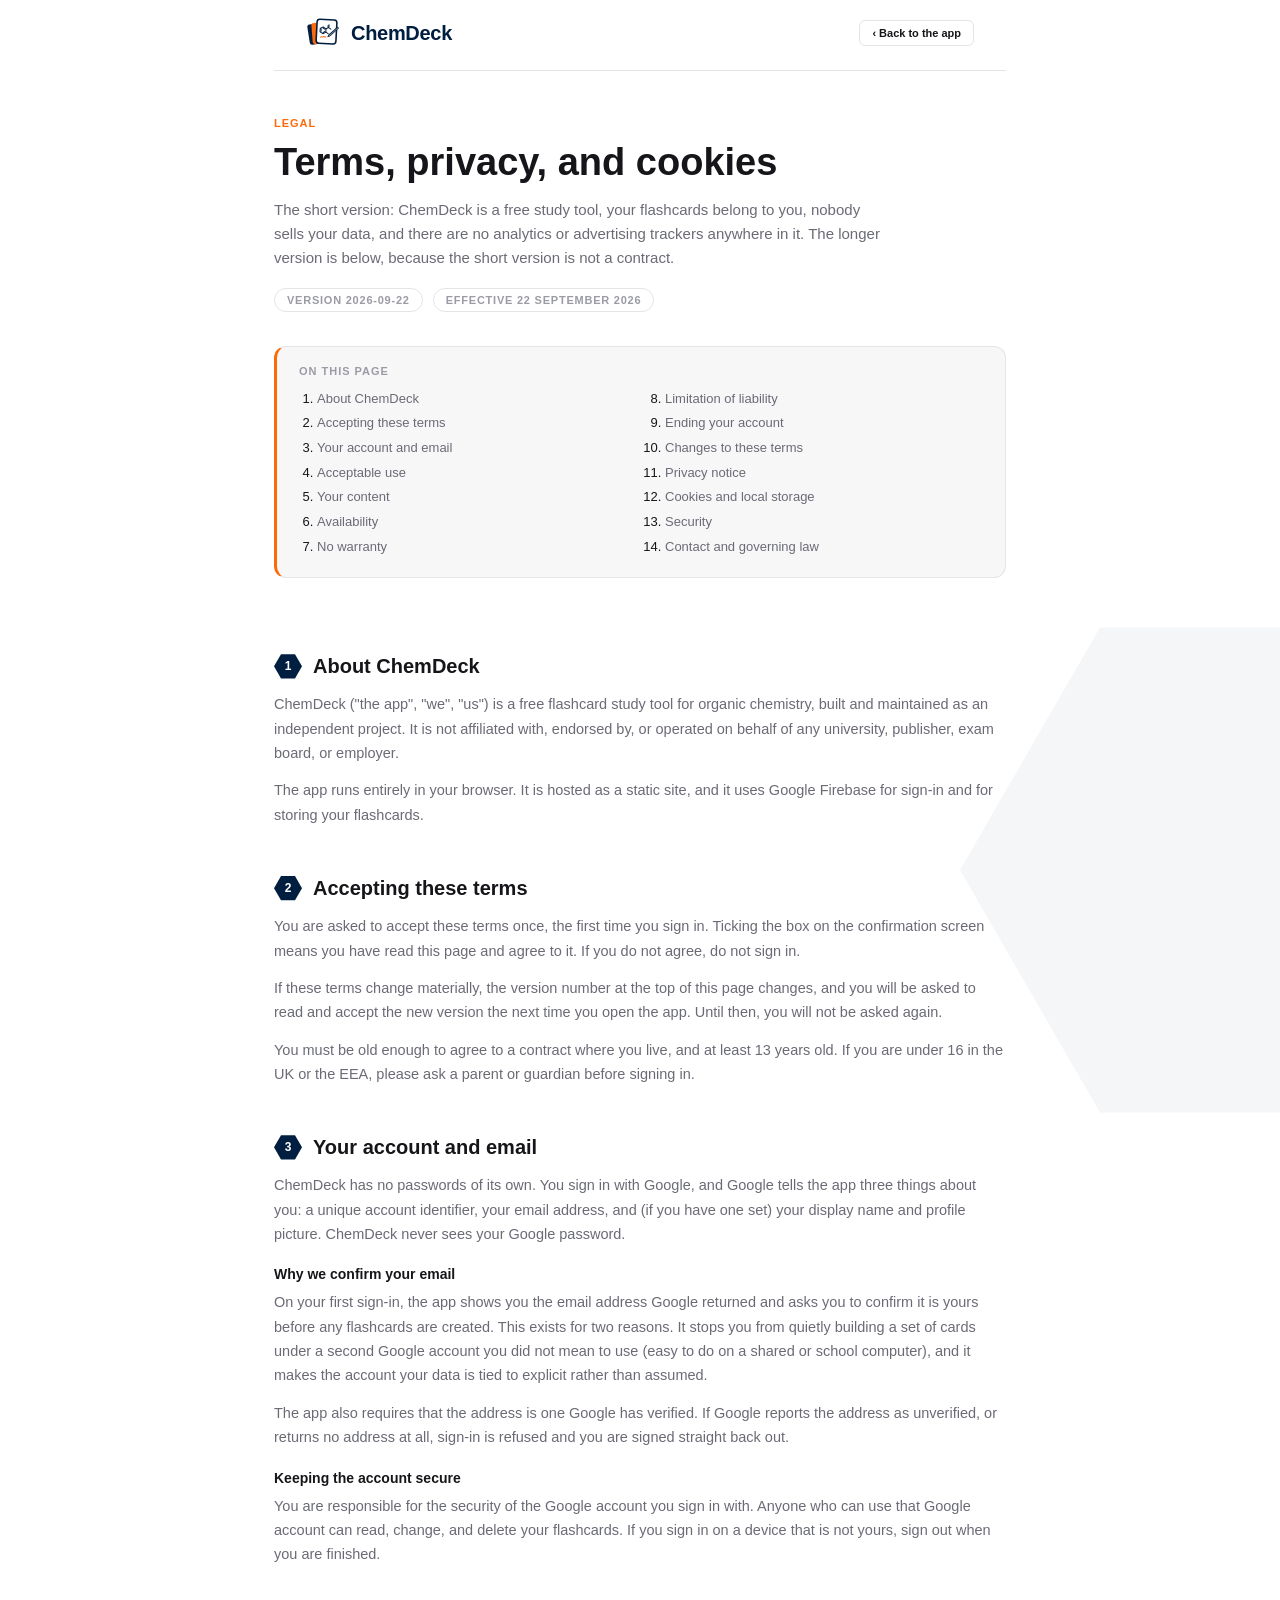
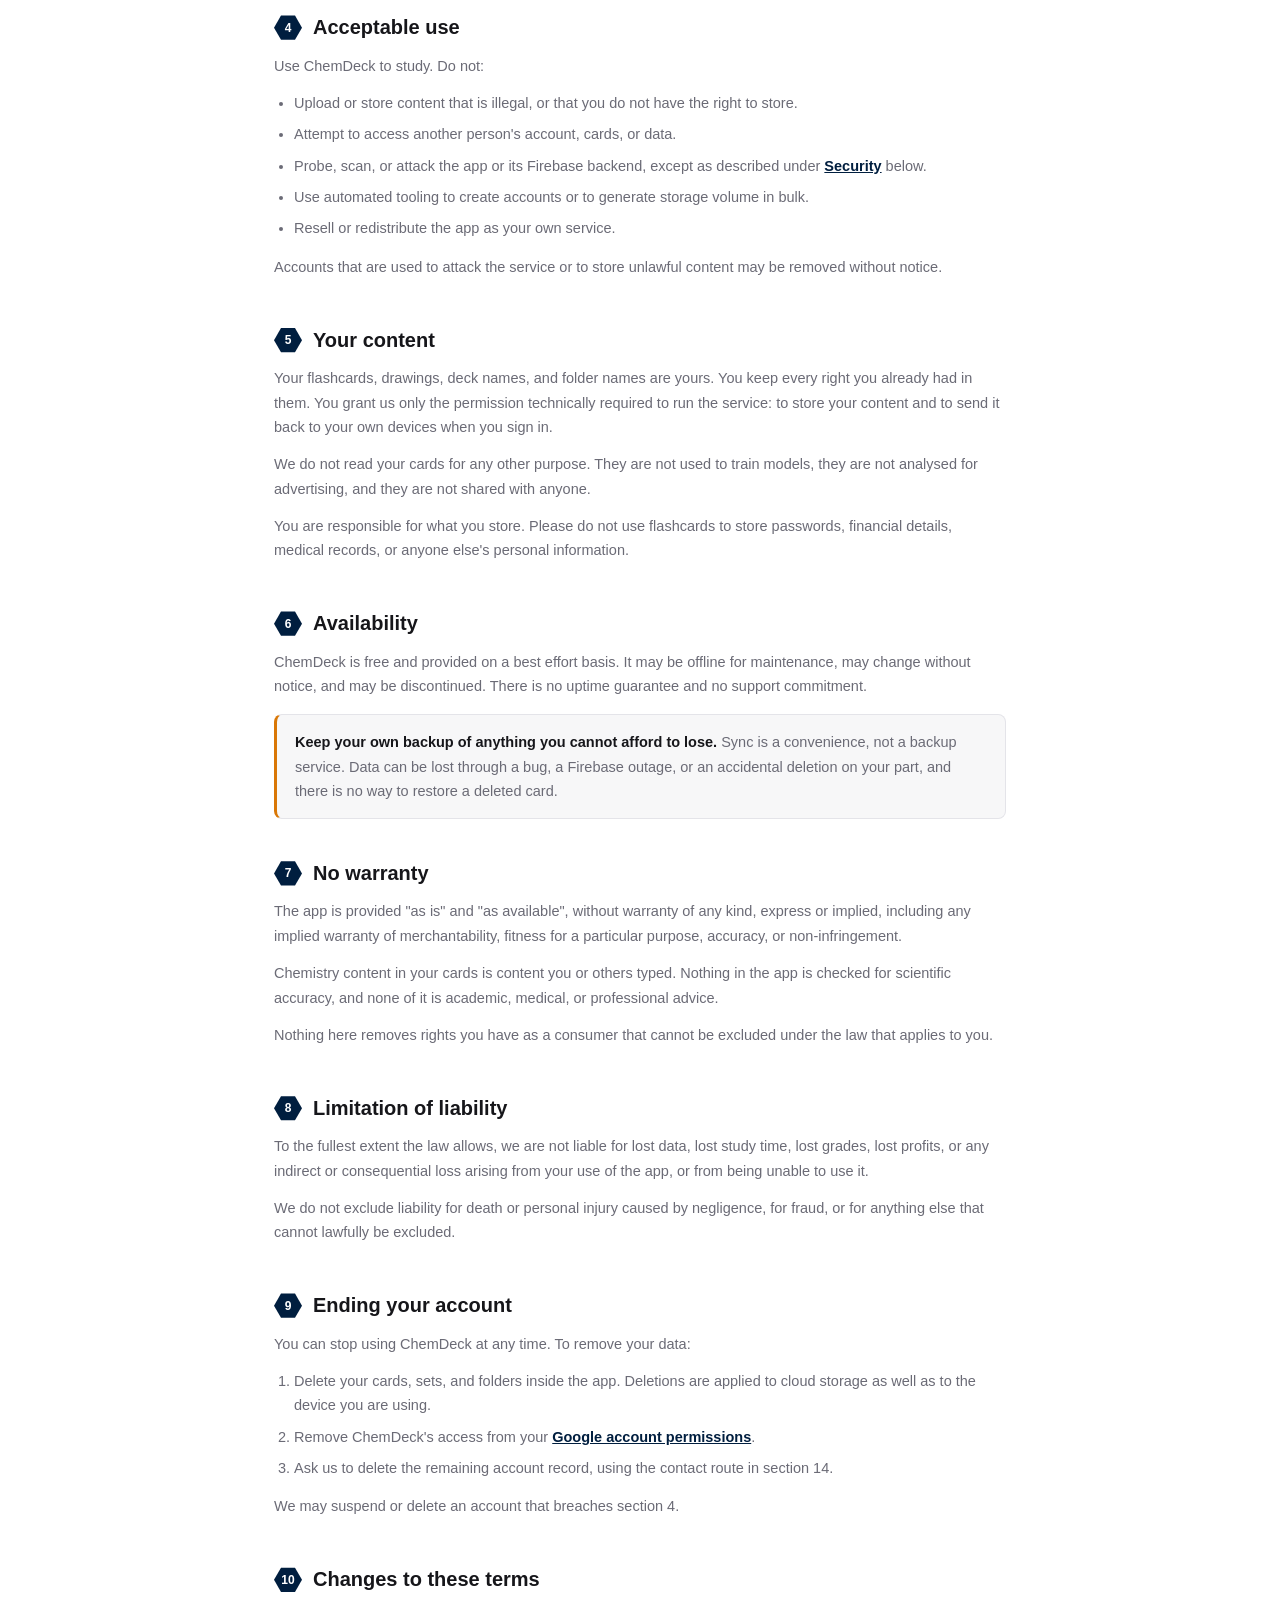
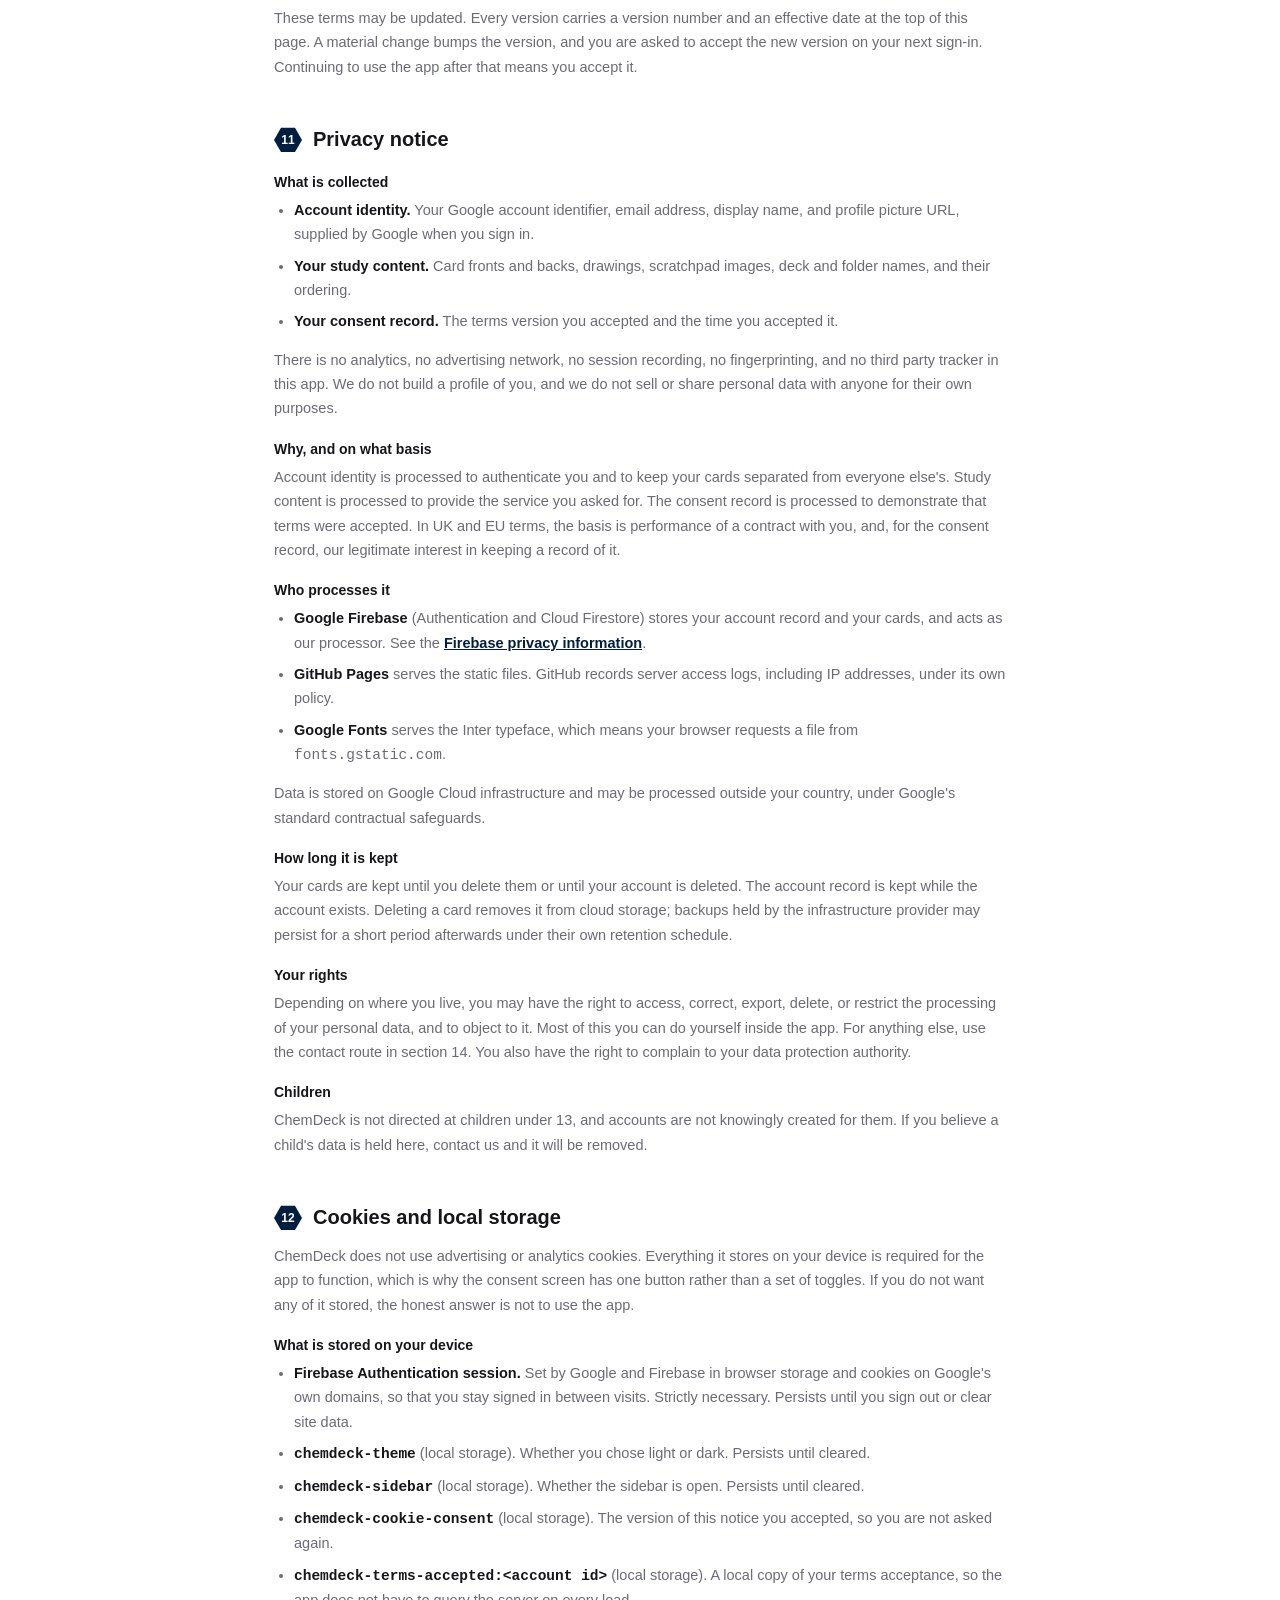
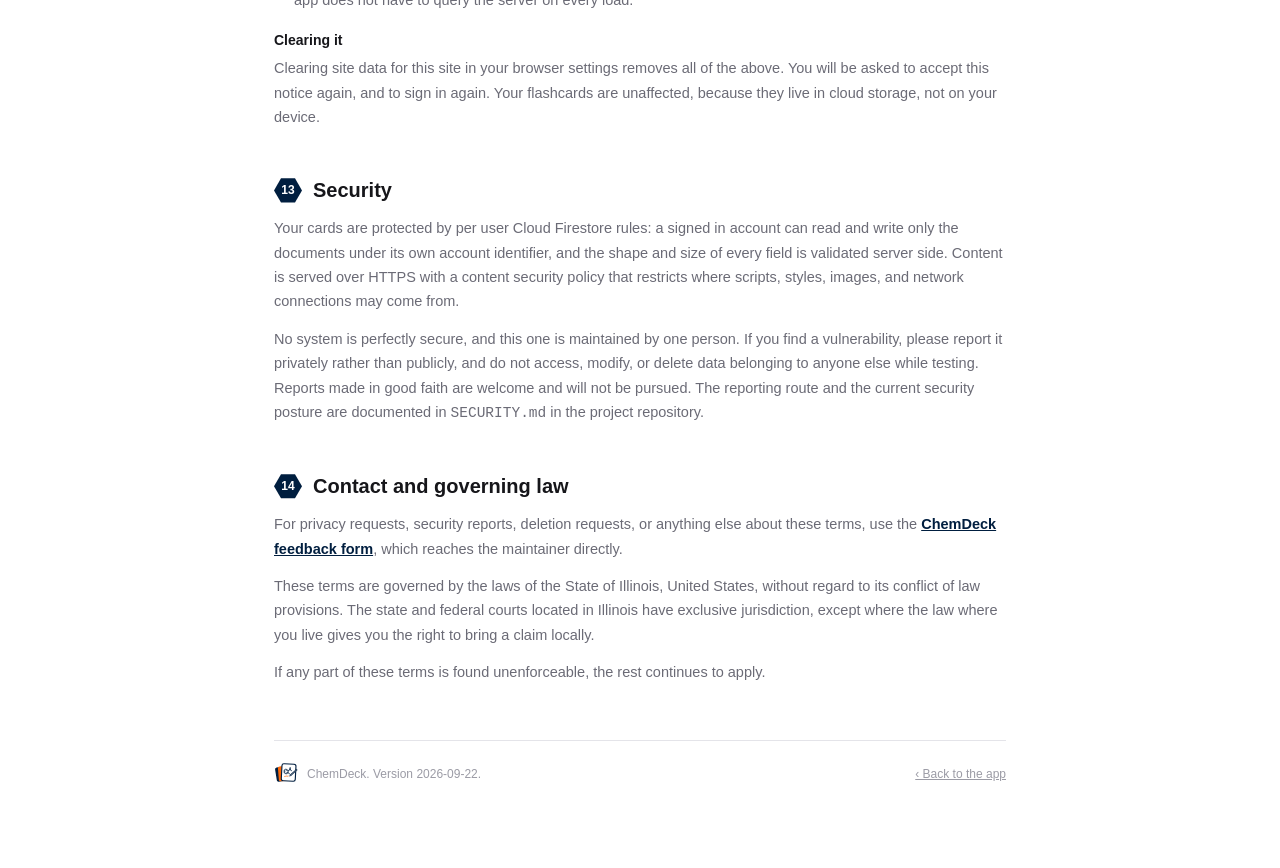
==== commit 7d276d9c: "Fit the logo molecule inside the card Comparing the mark against logo-full.png side by side showed t" ====
--- a/terms.html
+++ b/terms.html
@@ -9,9 +9,9 @@
     <meta http-equiv="Content-Security-Policy"
         content="default-src 'none'; script-src 'self'; style-src 'self' 'unsafe-inline' https://fonts.googleapis.com; font-src https://fonts.gstatic.com; img-src 'self' data:; connect-src 'self'; object-src 'none'; base-uri 'none'; form-action 'none'; upgrade-insecure-requests" />
     <meta name="referrer" content="strict-origin-when-cross-origin" />
-    <link rel="icon" href="data:image/svg+xml,%3Csvg%20xmlns%3D%22http%3A%2F%2Fwww.w3.org%2F2000%2Fsvg%22%20viewBox%3D%220%203%20104%2086%22%3E%3Crect%20x%3D%229%22%20y%3D%2223%22%20width%3D%2247%22%20height%3D%2258%22%20rx%3D%227%22%20fill%3D%22%23001e3f%22%20transform%3D%22rotate%28-9%2032%2052%29%22%2F%3E%3Crect%20x%3D%2219%22%20y%3D%2220%22%20width%3D%2249%22%20height%3D%2260%22%20rx%3D%227%22%20fill%3D%22%23fe6909%22%20transform%3D%22rotate%28-4.5%2044%2050%29%22%2F%3E%3Cg%20transform%3D%22rotate%283%2060%2046%29%22%3E%3Crect%20x%3D%2232%22%20y%3D%2212%22%20width%3D%2256%22%20height%3D%2268%22%20rx%3D%228%22%20fill%3D%22%23ffffff%22%20stroke%3D%22%23001e3f%22%20stroke-width%3D%224.5%22%2F%3E%3Cg%20fill%3D%22none%22%20stroke%3D%22%23001e3f%22%20stroke-width%3D%223.1%22%20stroke-linecap%3D%22round%22%20stroke-linejoin%3D%22round%22%3E%3Cpolygon%20points%3D%2248%2C33%2059.26%2C39.5%2059.26%2C52.5%2048%2C59%2036.74%2C52.5%2036.74%2C39.5%22%2F%3E%3Cpath%20d%3D%22M40.14%2041.5V50.5%22%2F%3E%3Cpath%20d%3D%22M47.86%2036.84%2056%2041.54%22%2F%3E%3Cpath%20d%3D%22M56%2050.46%2047.86%2055.16%22%2F%3E%3Cpath%20d%3D%22M59.26%2052.5%2066%2056.4%22%2F%3E%3Cpath%20d%3D%22M59.26%2039.5%2067.5%2034.7%22%2F%3E%3Cpath%20d%3D%22M66.1%2034.7V25.5%22%2F%3E%3Cpath%20d%3D%22M68.9%2033.7V24.5%22%2F%3E%3Cpath%20d%3D%22M67.5%2034.7%2075.5%2039.3%22%2F%3E%3C%2Fg%3E%3Cpath%20d%3D%22M44%2069c4-6%207%202%2011-3l5%205c2-4%206-5%2010-4%22%20fill%3D%22none%22%20stroke%3D%22%23fe6909%22%20stroke-width%3D%223.4%22%20stroke-linecap%3D%22round%22%20stroke-linejoin%3D%22round%22%2F%3E%3Cpolygon%20points%3D%2271%2C63%2079.03%2C58.92%2098.43%2C31.42%2091.57%2C26.58%2072.17%2C54.08%22%20fill%3D%22%23001e3f%22%2F%3E%3Cpath%20d%3D%22M75.8%2056.6%2094.5%2030.1%22%20fill%3D%22none%22%20stroke%3D%22%23ffffff%22%20stroke-width%3D%221.8%22%20stroke-linecap%3D%22round%22%2F%3E%3C%2Fg%3E%3C%2Fsvg%3E" />
-    <link rel="icon" href="data:image/svg+xml,%3Csvg%20xmlns%3D%22http%3A%2F%2Fwww.w3.org%2F2000%2Fsvg%22%20viewBox%3D%220%203%20104%2086%22%3E%3Crect%20x%3D%229%22%20y%3D%2223%22%20width%3D%2247%22%20height%3D%2258%22%20rx%3D%227%22%20fill%3D%22%232a3f5c%22%20transform%3D%22rotate%28-9%2032%2052%29%22%2F%3E%3Crect%20x%3D%2219%22%20y%3D%2220%22%20width%3D%2249%22%20height%3D%2260%22%20rx%3D%227%22%20fill%3D%22%23ff7a1f%22%20transform%3D%22rotate%28-4.5%2044%2050%29%22%2F%3E%3Cg%20transform%3D%22rotate%283%2060%2046%29%22%3E%3Crect%20x%3D%2232%22%20y%3D%2212%22%20width%3D%2256%22%20height%3D%2268%22%20rx%3D%228%22%20fill%3D%22%2312171e%22%20stroke%3D%22%23e8eef6%22%20stroke-width%3D%224.5%22%2F%3E%3Cg%20fill%3D%22none%22%20stroke%3D%22%23e8eef6%22%20stroke-width%3D%223.1%22%20stroke-linecap%3D%22round%22%20stroke-linejoin%3D%22round%22%3E%3Cpolygon%20points%3D%2248%2C33%2059.26%2C39.5%2059.26%2C52.5%2048%2C59%2036.74%2C52.5%2036.74%2C39.5%22%2F%3E%3Cpath%20d%3D%22M40.14%2041.5V50.5%22%2F%3E%3Cpath%20d%3D%22M47.86%2036.84%2056%2041.54%22%2F%3E%3Cpath%20d%3D%22M56%2050.46%2047.86%2055.16%22%2F%3E%3Cpath%20d%3D%22M59.26%2052.5%2066%2056.4%22%2F%3E%3Cpath%20d%3D%22M59.26%2039.5%2067.5%2034.7%22%2F%3E%3Cpath%20d%3D%22M66.1%2034.7V25.5%22%2F%3E%3Cpath%20d%3D%22M68.9%2033.7V24.5%22%2F%3E%3Cpath%20d%3D%22M67.5%2034.7%2075.5%2039.3%22%2F%3E%3C%2Fg%3E%3Cpath%20d%3D%22M44%2069c4-6%207%202%2011-3l5%205c2-4%206-5%2010-4%22%20fill%3D%22none%22%20stroke%3D%22%23ff7a1f%22%20stroke-width%3D%223.4%22%20stroke-linecap%3D%22round%22%20stroke-linejoin%3D%22round%22%2F%3E%3Cpolygon%20points%3D%2271%2C63%2079.03%2C58.92%2098.43%2C31.42%2091.57%2C26.58%2072.17%2C54.08%22%20fill%3D%22%23e8eef6%22%2F%3E%3Cpath%20d%3D%22M75.8%2056.6%2094.5%2030.1%22%20fill%3D%22none%22%20stroke%3D%22%2312171e%22%20stroke-width%3D%221.8%22%20stroke-linecap%3D%22round%22%2F%3E%3C%2Fg%3E%3C%2Fsvg%3E" media="(prefers-color-scheme: dark)" />
-    <link rel="apple-touch-icon" href="data:image/svg+xml,%3Csvg%20xmlns%3D%22http%3A%2F%2Fwww.w3.org%2F2000%2Fsvg%22%20viewBox%3D%220%203%20104%2086%22%3E%3Crect%20x%3D%229%22%20y%3D%2223%22%20width%3D%2247%22%20height%3D%2258%22%20rx%3D%227%22%20fill%3D%22%23001e3f%22%20transform%3D%22rotate%28-9%2032%2052%29%22%2F%3E%3Crect%20x%3D%2219%22%20y%3D%2220%22%20width%3D%2249%22%20height%3D%2260%22%20rx%3D%227%22%20fill%3D%22%23fe6909%22%20transform%3D%22rotate%28-4.5%2044%2050%29%22%2F%3E%3Cg%20transform%3D%22rotate%283%2060%2046%29%22%3E%3Crect%20x%3D%2232%22%20y%3D%2212%22%20width%3D%2256%22%20height%3D%2268%22%20rx%3D%228%22%20fill%3D%22%23ffffff%22%20stroke%3D%22%23001e3f%22%20stroke-width%3D%224.5%22%2F%3E%3Cg%20fill%3D%22none%22%20stroke%3D%22%23001e3f%22%20stroke-width%3D%223.1%22%20stroke-linecap%3D%22round%22%20stroke-linejoin%3D%22round%22%3E%3Cpolygon%20points%3D%2248%2C33%2059.26%2C39.5%2059.26%2C52.5%2048%2C59%2036.74%2C52.5%2036.74%2C39.5%22%2F%3E%3Cpath%20d%3D%22M40.14%2041.5V50.5%22%2F%3E%3Cpath%20d%3D%22M47.86%2036.84%2056%2041.54%22%2F%3E%3Cpath%20d%3D%22M56%2050.46%2047.86%2055.16%22%2F%3E%3Cpath%20d%3D%22M59.26%2052.5%2066%2056.4%22%2F%3E%3Cpath%20d%3D%22M59.26%2039.5%2067.5%2034.7%22%2F%3E%3Cpath%20d%3D%22M66.1%2034.7V25.5%22%2F%3E%3Cpath%20d%3D%22M68.9%2033.7V24.5%22%2F%3E%3Cpath%20d%3D%22M67.5%2034.7%2075.5%2039.3%22%2F%3E%3C%2Fg%3E%3Cpath%20d%3D%22M44%2069c4-6%207%202%2011-3l5%205c2-4%206-5%2010-4%22%20fill%3D%22none%22%20stroke%3D%22%23fe6909%22%20stroke-width%3D%223.4%22%20stroke-linecap%3D%22round%22%20stroke-linejoin%3D%22round%22%2F%3E%3Cpolygon%20points%3D%2271%2C63%2079.03%2C58.92%2098.43%2C31.42%2091.57%2C26.58%2072.17%2C54.08%22%20fill%3D%22%23001e3f%22%2F%3E%3Cpath%20d%3D%22M75.8%2056.6%2094.5%2030.1%22%20fill%3D%22none%22%20stroke%3D%22%23ffffff%22%20stroke-width%3D%221.8%22%20stroke-linecap%3D%22round%22%2F%3E%3C%2Fg%3E%3C%2Fsvg%3E" />
+    <link rel="icon" href="data:image/svg+xml,%3Csvg%20xmlns%3D%22http%3A%2F%2Fwww.w3.org%2F2000%2Fsvg%22%20viewBox%3D%221%204%2099%2084%22%3E%3Crect%20x%3D%229%22%20y%3D%2223%22%20width%3D%2247%22%20height%3D%2258%22%20rx%3D%227%22%20fill%3D%22%23001e3f%22%20transform%3D%22rotate%28-9%2032%2052%29%22%2F%3E%3Crect%20x%3D%2219%22%20y%3D%2220%22%20width%3D%2249%22%20height%3D%2260%22%20rx%3D%227%22%20fill%3D%22%23fe6909%22%20transform%3D%22rotate%28-4.5%2044%2050%29%22%2F%3E%3Cg%20transform%3D%22rotate%283%2060%2046%29%22%3E%3Crect%20x%3D%2232%22%20y%3D%2212%22%20width%3D%2256%22%20height%3D%2268%22%20rx%3D%228%22%20fill%3D%22%23ffffff%22%20stroke%3D%22%23001e3f%22%20stroke-width%3D%224.5%22%2F%3E%3Cg%20fill%3D%22none%22%20stroke%3D%22%23001e3f%22%20stroke-width%3D%222.8%22%20stroke-linecap%3D%22round%22%20stroke-linejoin%3D%22round%22%3E%3Cpolygon%20points%3D%2250%2C33.5%2058.23%2C38.25%2058.23%2C47.75%2050%2C52.5%2041.77%2C47.75%2041.77%2C38.25%22%2F%3E%3Cpath%20d%3D%22M44.47%2039.65V46.35%22%2F%3E%3Cpath%20d%3D%22M49.86%2036.54%2055.67%2039.89%22%2F%3E%3Cpath%20d%3D%22M55.67%2046.11%2049.86%2049.46%22%2F%3E%3Cpath%20d%3D%22M58.23%2047.75%2065%2051.5%22%2F%3E%3Cpath%20d%3D%22M58.23%2038.25%2065%2034.5%22%2F%3E%3Cpath%20d%3D%22M63.8%2034.5V27.5%22%2F%3E%3Cpath%20d%3D%22M66.2%2033.6V26.6%22%2F%3E%3Cpath%20d%3D%22M65%2034.5%2072%2038.5%22%2F%3E%3C%2Fg%3E%3Cpath%20d%3D%22M44%2063c3-4%205%201%208-2%202-2%204%202%207%200%22%20fill%3D%22none%22%20stroke%3D%22%23fe6909%22%20stroke-width%3D%222.9%22%20stroke-linecap%3D%22round%22%20stroke-linejoin%3D%22round%22%2F%3E%3Cpolygon%20points%3D%2263%2C62%2070.21%2C59.31%2095.26%2C34.26%2090.74%2C29.74%2065.69%2C54.79%22%20fill%3D%22%23001e3f%22%2F%3E%3Cpath%20d%3D%22M68.2%2057.3%2093%2032.5%22%20fill%3D%22none%22%20stroke%3D%22%23ffffff%22%20stroke-width%3D%221.4%22%20stroke-linecap%3D%22round%22%2F%3E%3C%2Fg%3E%3C%2Fsvg%3E" />
+    <link rel="icon" href="data:image/svg+xml,%3Csvg%20xmlns%3D%22http%3A%2F%2Fwww.w3.org%2F2000%2Fsvg%22%20viewBox%3D%221%204%2099%2084%22%3E%3Crect%20x%3D%229%22%20y%3D%2223%22%20width%3D%2247%22%20height%3D%2258%22%20rx%3D%227%22%20fill%3D%22%232a3f5c%22%20transform%3D%22rotate%28-9%2032%2052%29%22%2F%3E%3Crect%20x%3D%2219%22%20y%3D%2220%22%20width%3D%2249%22%20height%3D%2260%22%20rx%3D%227%22%20fill%3D%22%23ff7a1f%22%20transform%3D%22rotate%28-4.5%2044%2050%29%22%2F%3E%3Cg%20transform%3D%22rotate%283%2060%2046%29%22%3E%3Crect%20x%3D%2232%22%20y%3D%2212%22%20width%3D%2256%22%20height%3D%2268%22%20rx%3D%228%22%20fill%3D%22%2312171e%22%20stroke%3D%22%23e8eef6%22%20stroke-width%3D%224.5%22%2F%3E%3Cg%20fill%3D%22none%22%20stroke%3D%22%23e8eef6%22%20stroke-width%3D%222.8%22%20stroke-linecap%3D%22round%22%20stroke-linejoin%3D%22round%22%3E%3Cpolygon%20points%3D%2250%2C33.5%2058.23%2C38.25%2058.23%2C47.75%2050%2C52.5%2041.77%2C47.75%2041.77%2C38.25%22%2F%3E%3Cpath%20d%3D%22M44.47%2039.65V46.35%22%2F%3E%3Cpath%20d%3D%22M49.86%2036.54%2055.67%2039.89%22%2F%3E%3Cpath%20d%3D%22M55.67%2046.11%2049.86%2049.46%22%2F%3E%3Cpath%20d%3D%22M58.23%2047.75%2065%2051.5%22%2F%3E%3Cpath%20d%3D%22M58.23%2038.25%2065%2034.5%22%2F%3E%3Cpath%20d%3D%22M63.8%2034.5V27.5%22%2F%3E%3Cpath%20d%3D%22M66.2%2033.6V26.6%22%2F%3E%3Cpath%20d%3D%22M65%2034.5%2072%2038.5%22%2F%3E%3C%2Fg%3E%3Cpath%20d%3D%22M44%2063c3-4%205%201%208-2%202-2%204%202%207%200%22%20fill%3D%22none%22%20stroke%3D%22%23ff7a1f%22%20stroke-width%3D%222.9%22%20stroke-linecap%3D%22round%22%20stroke-linejoin%3D%22round%22%2F%3E%3Cpolygon%20points%3D%2263%2C62%2070.21%2C59.31%2095.26%2C34.26%2090.74%2C29.74%2065.69%2C54.79%22%20fill%3D%22%23e8eef6%22%2F%3E%3Cpath%20d%3D%22M68.2%2057.3%2093%2032.5%22%20fill%3D%22none%22%20stroke%3D%22%2312171e%22%20stroke-width%3D%221.4%22%20stroke-linecap%3D%22round%22%2F%3E%3C%2Fg%3E%3C%2Fsvg%3E" media="(prefers-color-scheme: dark)" />
+    <link rel="apple-touch-icon" href="data:image/svg+xml,%3Csvg%20xmlns%3D%22http%3A%2F%2Fwww.w3.org%2F2000%2Fsvg%22%20viewBox%3D%221%204%2099%2084%22%3E%3Crect%20x%3D%229%22%20y%3D%2223%22%20width%3D%2247%22%20height%3D%2258%22%20rx%3D%227%22%20fill%3D%22%23001e3f%22%20transform%3D%22rotate%28-9%2032%2052%29%22%2F%3E%3Crect%20x%3D%2219%22%20y%3D%2220%22%20width%3D%2249%22%20height%3D%2260%22%20rx%3D%227%22%20fill%3D%22%23fe6909%22%20transform%3D%22rotate%28-4.5%2044%2050%29%22%2F%3E%3Cg%20transform%3D%22rotate%283%2060%2046%29%22%3E%3Crect%20x%3D%2232%22%20y%3D%2212%22%20width%3D%2256%22%20height%3D%2268%22%20rx%3D%228%22%20fill%3D%22%23ffffff%22%20stroke%3D%22%23001e3f%22%20stroke-width%3D%224.5%22%2F%3E%3Cg%20fill%3D%22none%22%20stroke%3D%22%23001e3f%22%20stroke-width%3D%222.8%22%20stroke-linecap%3D%22round%22%20stroke-linejoin%3D%22round%22%3E%3Cpolygon%20points%3D%2250%2C33.5%2058.23%2C38.25%2058.23%2C47.75%2050%2C52.5%2041.77%2C47.75%2041.77%2C38.25%22%2F%3E%3Cpath%20d%3D%22M44.47%2039.65V46.35%22%2F%3E%3Cpath%20d%3D%22M49.86%2036.54%2055.67%2039.89%22%2F%3E%3Cpath%20d%3D%22M55.67%2046.11%2049.86%2049.46%22%2F%3E%3Cpath%20d%3D%22M58.23%2047.75%2065%2051.5%22%2F%3E%3Cpath%20d%3D%22M58.23%2038.25%2065%2034.5%22%2F%3E%3Cpath%20d%3D%22M63.8%2034.5V27.5%22%2F%3E%3Cpath%20d%3D%22M66.2%2033.6V26.6%22%2F%3E%3Cpath%20d%3D%22M65%2034.5%2072%2038.5%22%2F%3E%3C%2Fg%3E%3Cpath%20d%3D%22M44%2063c3-4%205%201%208-2%202-2%204%202%207%200%22%20fill%3D%22none%22%20stroke%3D%22%23fe6909%22%20stroke-width%3D%222.9%22%20stroke-linecap%3D%22round%22%20stroke-linejoin%3D%22round%22%2F%3E%3Cpolygon%20points%3D%2263%2C62%2070.21%2C59.31%2095.26%2C34.26%2090.74%2C29.74%2065.69%2C54.79%22%20fill%3D%22%23001e3f%22%2F%3E%3Cpath%20d%3D%22M68.2%2057.3%2093%2032.5%22%20fill%3D%22none%22%20stroke%3D%22%23ffffff%22%20stroke-width%3D%221.4%22%20stroke-linecap%3D%22round%22%2F%3E%3C%2Fg%3E%3C%2Fsvg%3E" />
     <script src="theme-init.js"></script>
     <link rel="preconnect" href="https://fonts.googleapis.com" />
     <link rel="preconnect" href="https://fonts.gstatic.com" crossorigin />
@@ -23,7 +23,7 @@
 <body>
 
     <svg class="brand-sprite" width="0" height="0" aria-hidden="true" focusable="false">
-        <symbol id="cd-mark" viewBox="0 3 104 86"><rect x="9" y="23" width="47" height="58" rx="7" fill="var(--mark-back)" transform="rotate(-9 32 52)"/><rect x="19" y="20" width="49" height="60" rx="7" fill="var(--accent-2)" transform="rotate(-4.5 44 50)"/><g transform="rotate(3 60 46)"><rect x="32" y="12" width="56" height="68" rx="8" fill="var(--mark-card)" stroke="var(--mark-ink)" stroke-width="4.5"/><g fill="none" stroke="var(--mark-ink)" stroke-width="3.1" stroke-linecap="round" stroke-linejoin="round"><polygon points="48,33 59.26,39.5 59.26,52.5 48,59 36.74,52.5 36.74,39.5"/><path d="M40.14 41.5V50.5"/><path d="M47.86 36.84 56 41.54"/><path d="M56 50.46 47.86 55.16"/><path d="M59.26 52.5 66 56.4"/><path d="M59.26 39.5 67.5 34.7"/><path d="M66.1 34.7V25.5"/><path d="M68.9 33.7V24.5"/><path d="M67.5 34.7 75.5 39.3"/></g><path d="M44 69c4-6 7 2 11-3l5 5c2-4 6-5 10-4" fill="none" stroke="var(--accent-2)" stroke-width="3.4" stroke-linecap="round" stroke-linejoin="round"/><polygon points="71,63 79.03,58.92 98.43,31.42 91.57,26.58 72.17,54.08" fill="var(--mark-ink)"/><path d="M75.8 56.6 94.5 30.1" fill="none" stroke="var(--mark-card)" stroke-width="1.8" stroke-linecap="round"/></g></symbol>
+        <symbol id="cd-mark" viewBox="1 4 99 84"><rect x="9" y="23" width="47" height="58" rx="7" fill="var(--mark-back)" transform="rotate(-9 32 52)"/><rect x="19" y="20" width="49" height="60" rx="7" fill="var(--accent-2)" transform="rotate(-4.5 44 50)"/><g transform="rotate(3 60 46)"><rect x="32" y="12" width="56" height="68" rx="8" fill="var(--mark-card)" stroke="var(--mark-ink)" stroke-width="4.5"/><g fill="none" stroke="var(--mark-ink)" stroke-width="2.8" stroke-linecap="round" stroke-linejoin="round"><polygon points="50,33.5 58.23,38.25 58.23,47.75 50,52.5 41.77,47.75 41.77,38.25"/><path d="M44.47 39.65V46.35"/><path d="M49.86 36.54 55.67 39.89"/><path d="M55.67 46.11 49.86 49.46"/><path d="M58.23 47.75 65 51.5"/><path d="M58.23 38.25 65 34.5"/><path d="M63.8 34.5V27.5"/><path d="M66.2 33.6V26.6"/><path d="M65 34.5 72 38.5"/></g><path d="M44 63c3-4 5 1 8-2 2-2 4 2 7 0" fill="none" stroke="var(--accent-2)" stroke-width="2.9" stroke-linecap="round" stroke-linejoin="round"/><polygon points="63,62 70.21,59.31 95.26,34.26 90.74,29.74 65.69,54.79" fill="var(--mark-ink)"/><path d="M68.2 57.3 93 32.5" fill="none" stroke="var(--mark-card)" stroke-width="1.4" stroke-linecap="round"/></g></symbol>
     </svg>
 
     <div class="bg-glow">
@@ -40,7 +40,7 @@
 
         <header class="legal-header">
             <a class="brand-lockup legal-brand" href="index.html">
-                <svg class="header-logo" viewBox="0 3 104 86" aria-hidden="true"><use href="#cd-mark" /></svg>
+                <svg class="header-logo" viewBox="1 4 99 84" aria-hidden="true"><use href="#cd-mark" /></svg>
                 <span class="logo-text">ChemDeck</span>
             </a>
             <a class="btn btn-sm" href="index.html">‹ Back to the app</a>
@@ -302,7 +302,7 @@
 
         <footer class="legal-footer">
             <span class="legal-footer-brand">
-                <svg class="header-logo" viewBox="0 3 104 86" aria-hidden="true"><use href="#cd-mark" /></svg>
+                <svg class="header-logo" viewBox="1 4 99 84" aria-hidden="true"><use href="#cd-mark" /></svg>
                 ChemDeck. Version 2026-09-22.
             </span>
             <a href="index.html">‹ Back to the app</a>
--- a/style.css
+++ b/style.css
@@ -194,7 +194,7 @@
 
         .login-brand .header-logo {
             height: 51px;
-            width: 62px;
+            width: 60px;
         }
 
         .login-brand .logo-text {
@@ -396,7 +396,7 @@
 
         .header-logo {
             height: 30px;
-            width: 36px;
+            width: 35px;
             display: block;
             color: var(--accent);
             flex-shrink: 0;
@@ -1779,7 +1779,7 @@
 
             .header-logo {
                 height: 25px;
-                width: 30px;
+                width: 29px;
             }
 
             .header-right {
@@ -1887,7 +1887,7 @@
 
             .login-brand .header-logo {
                 height: 41px;
-                width: 50px;
+                width: 48px;
             }
 
             .login-brand .logo-text {
